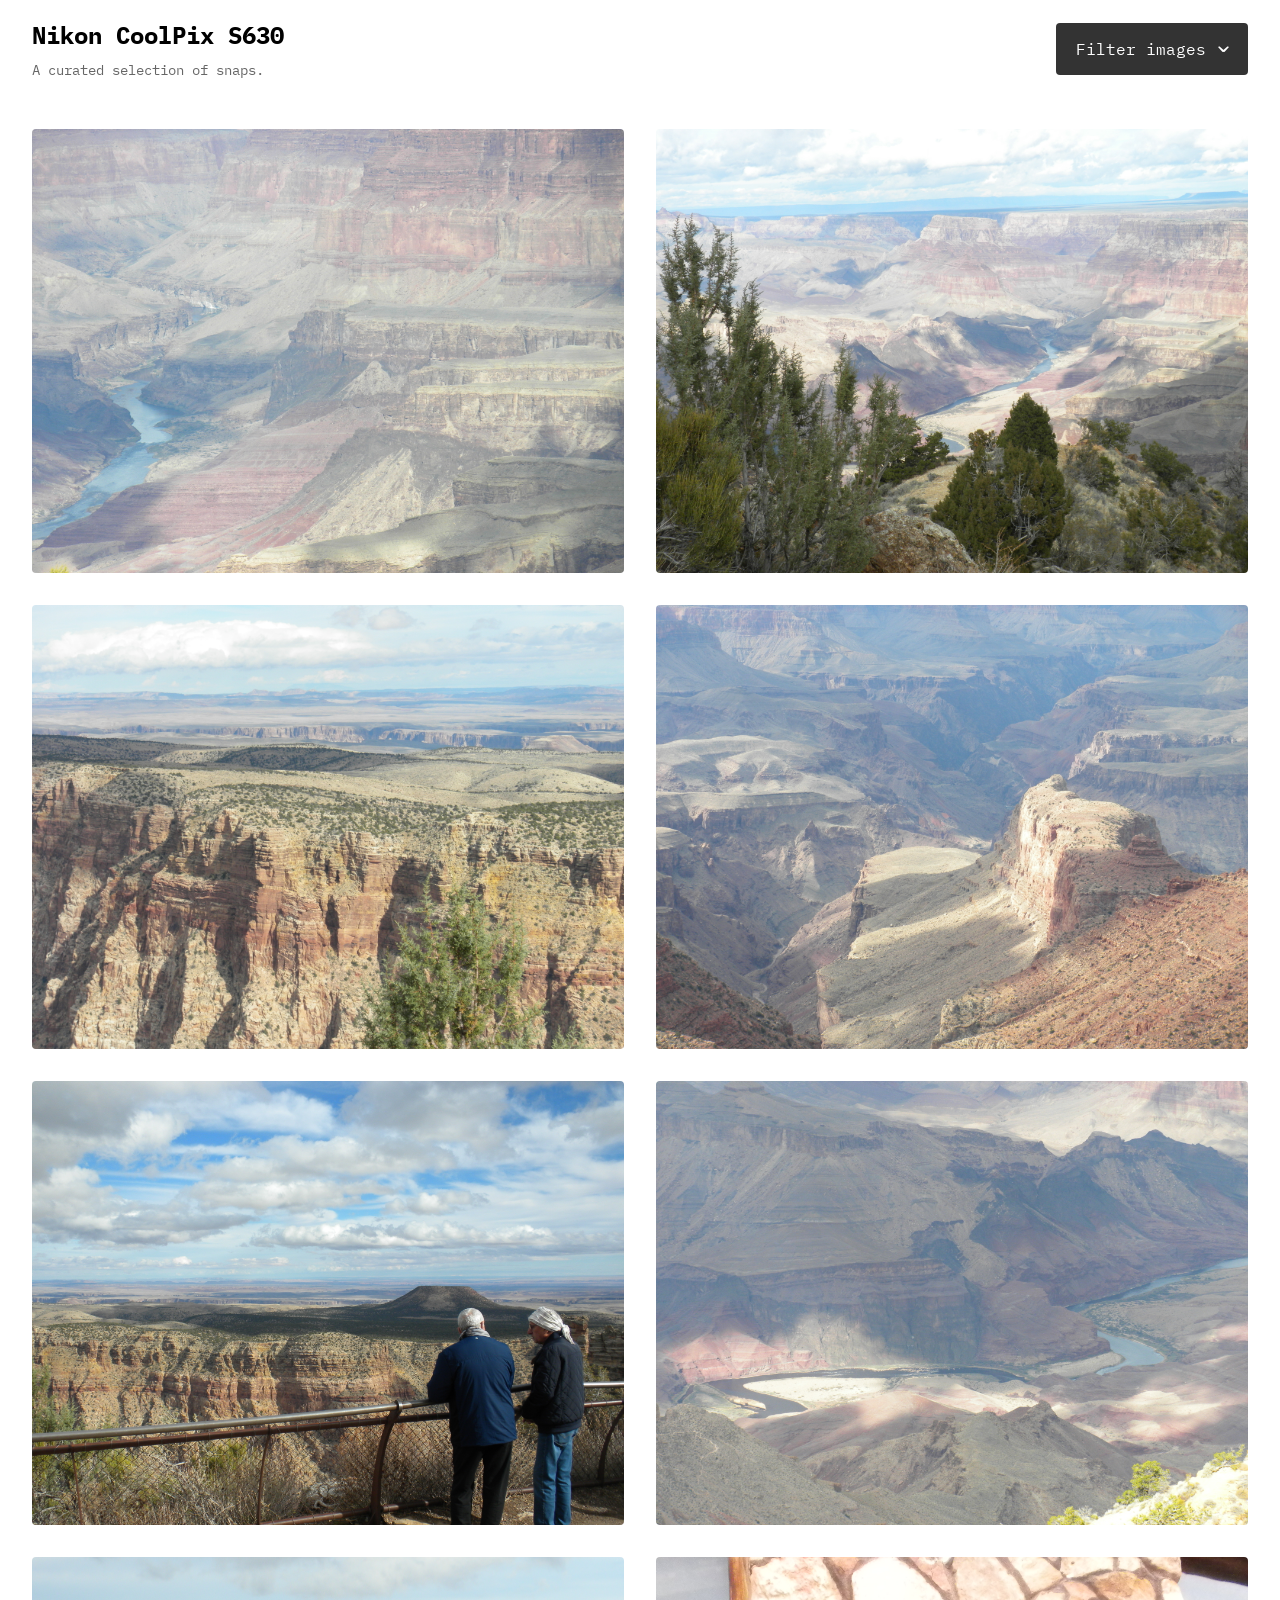
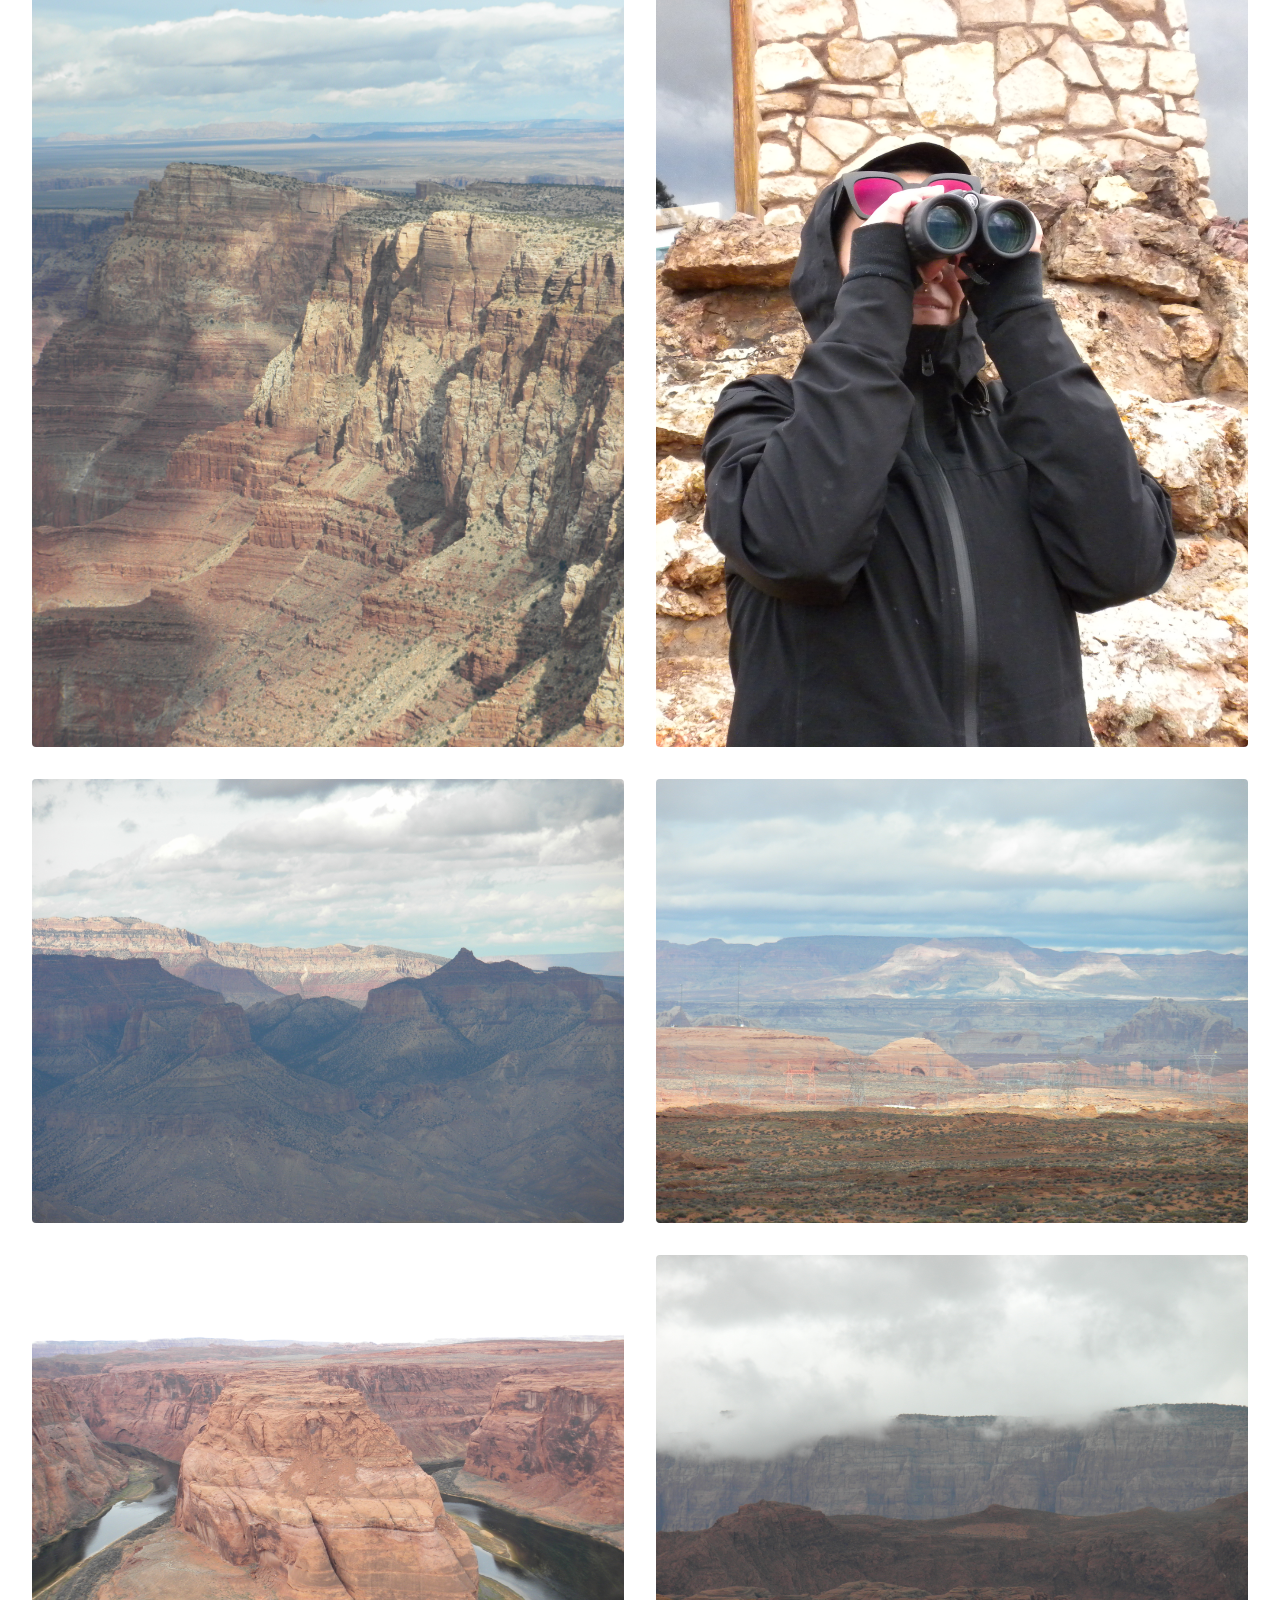
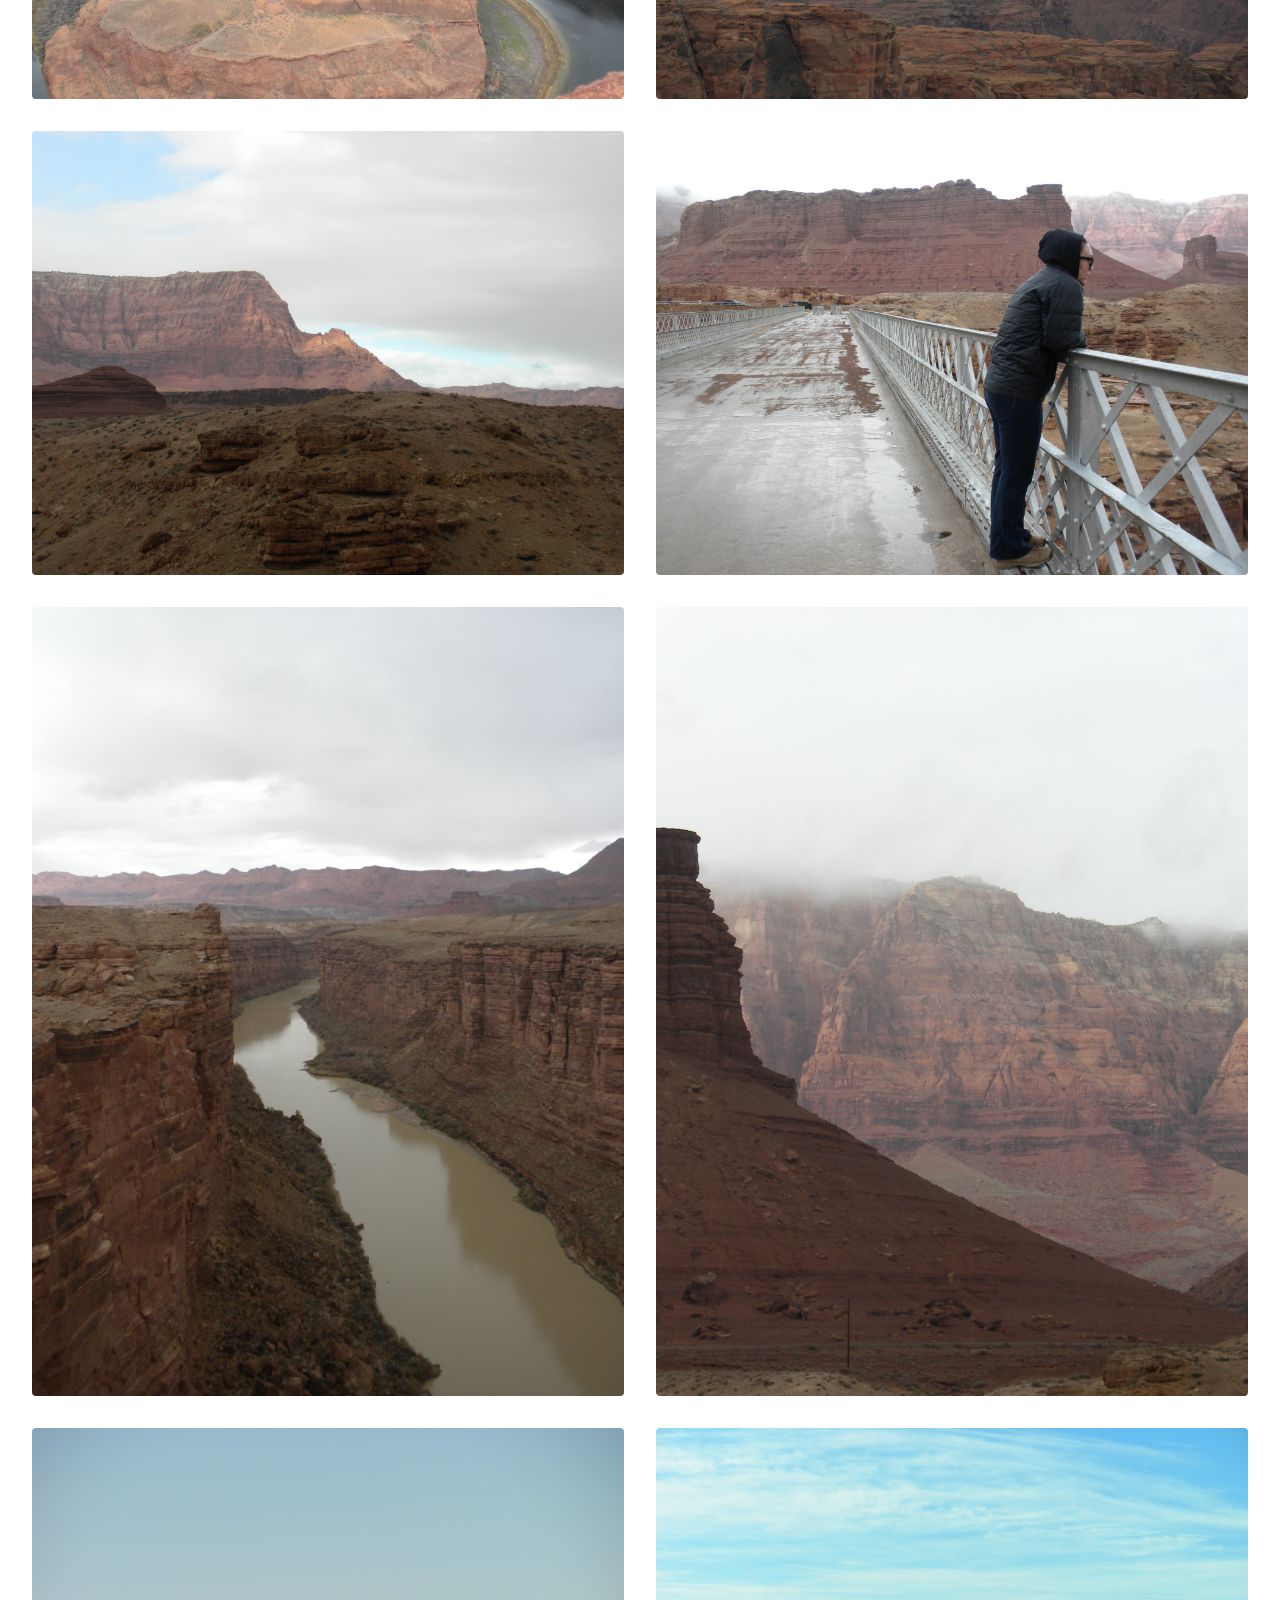
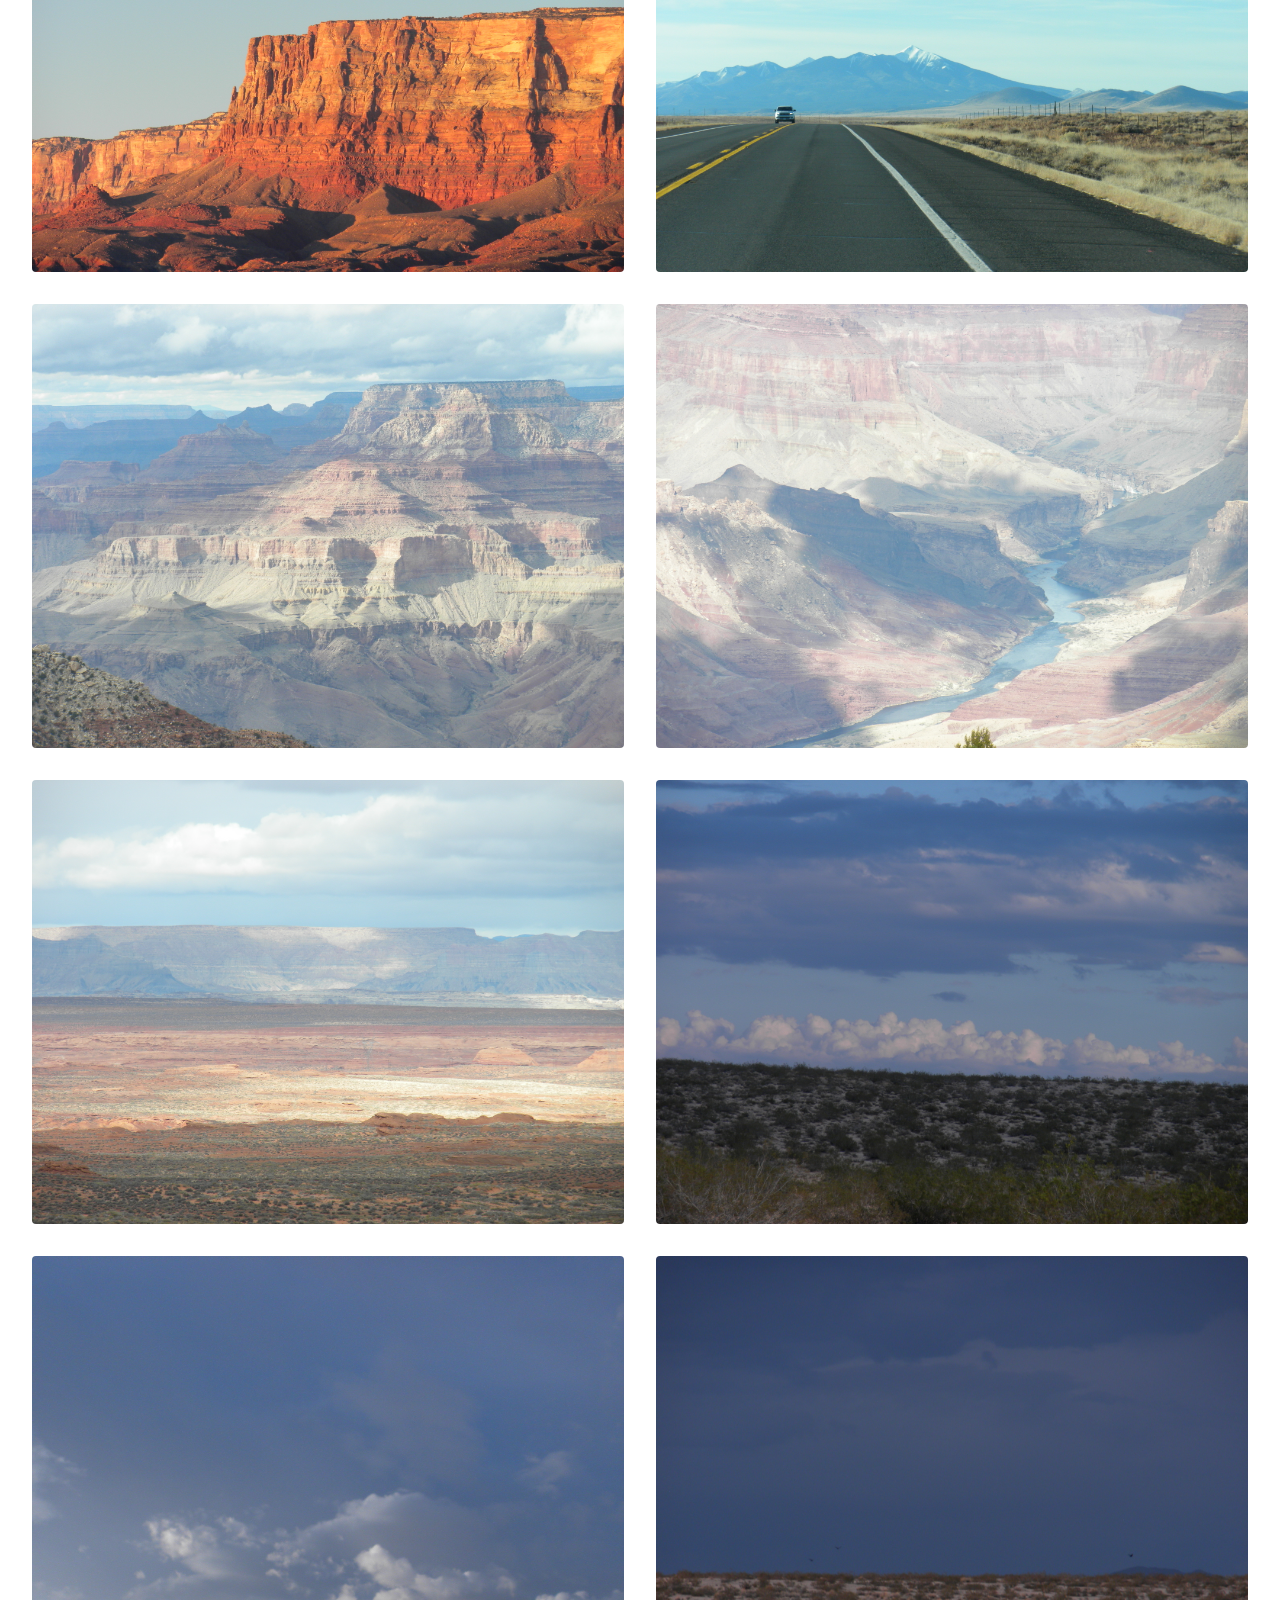
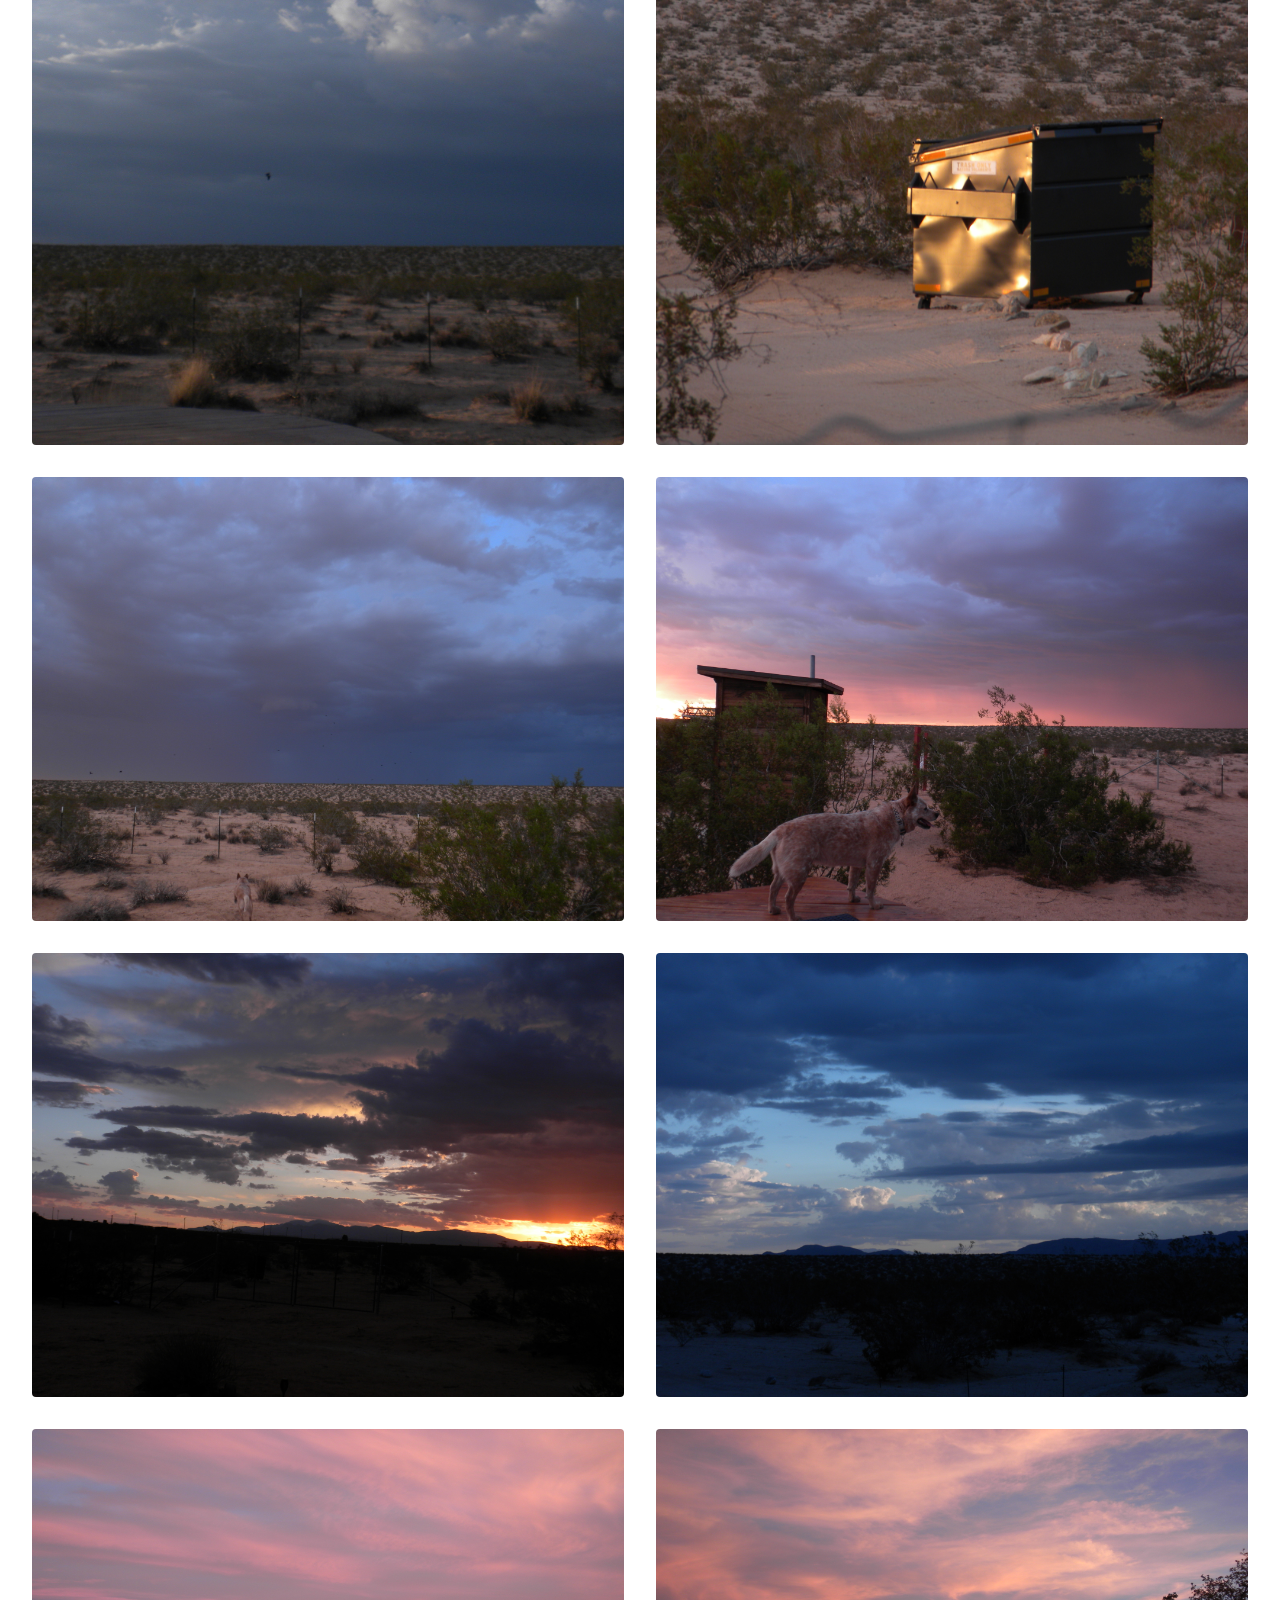
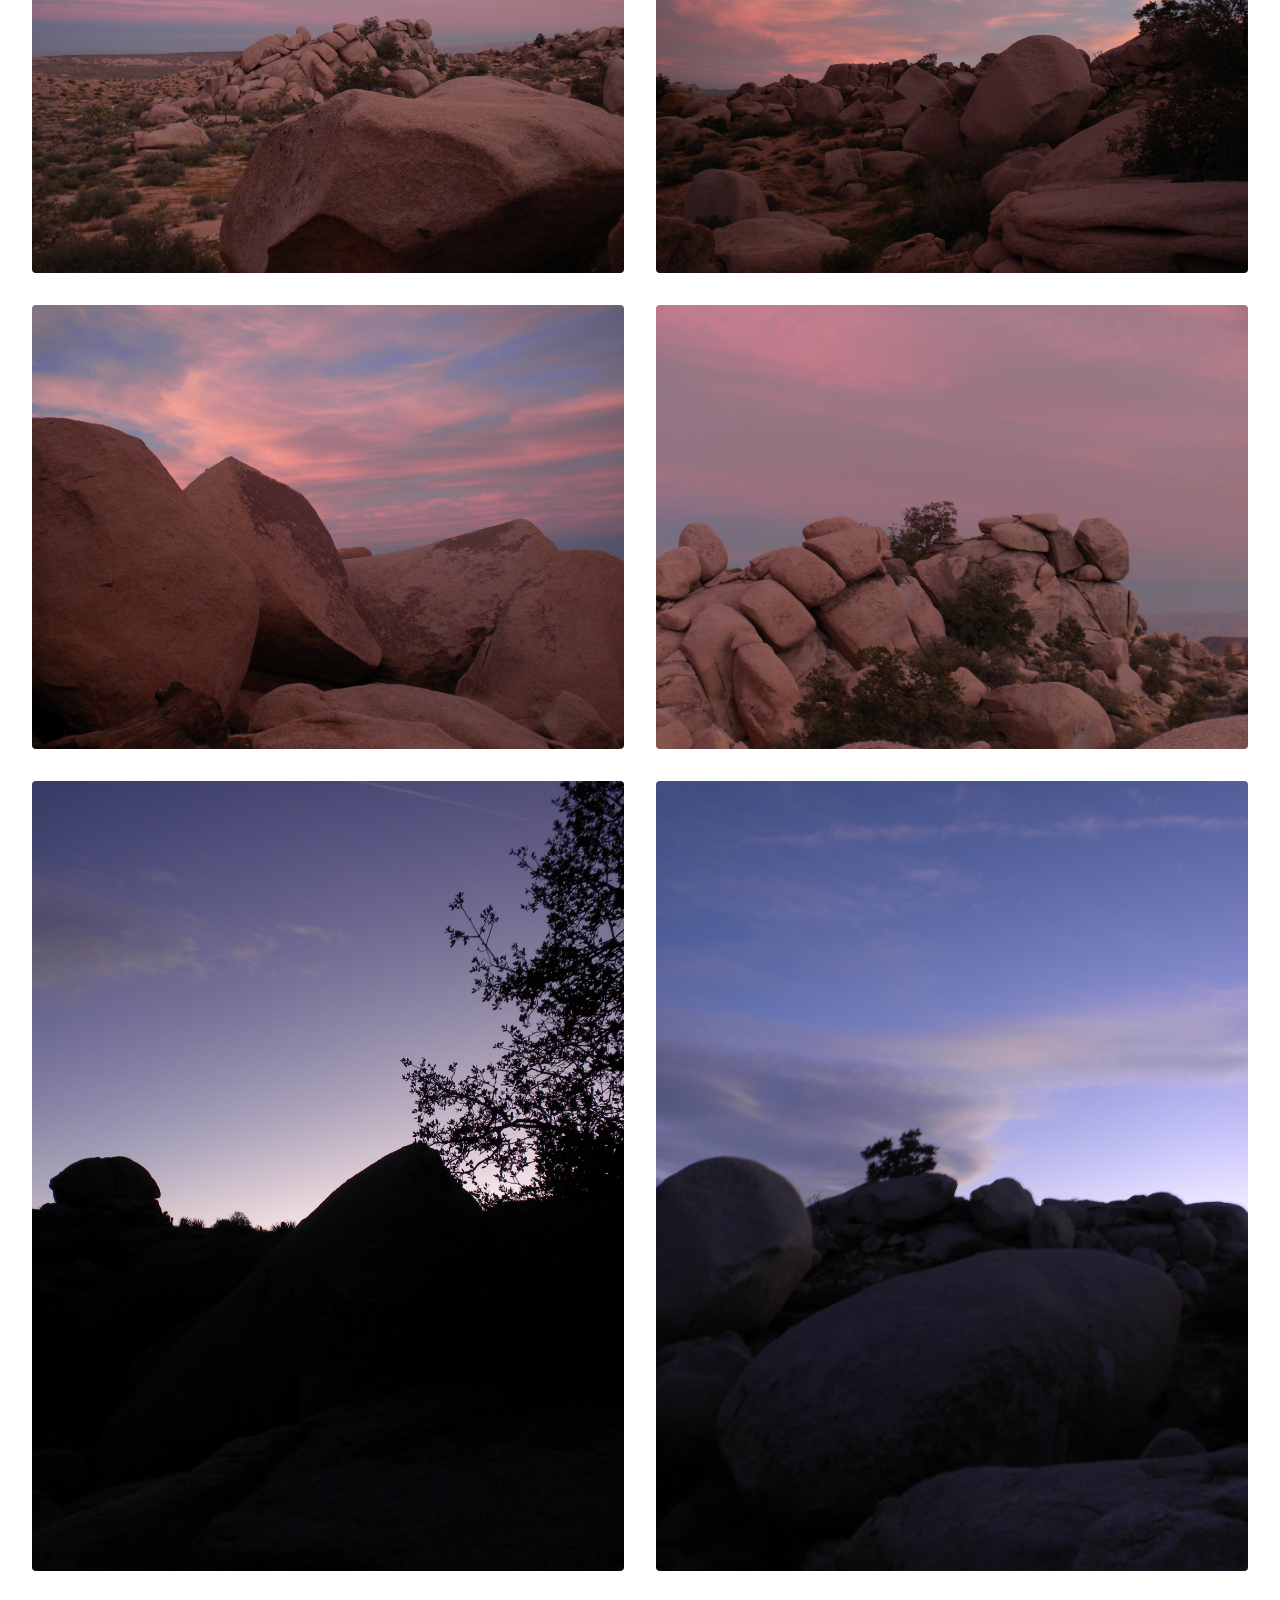
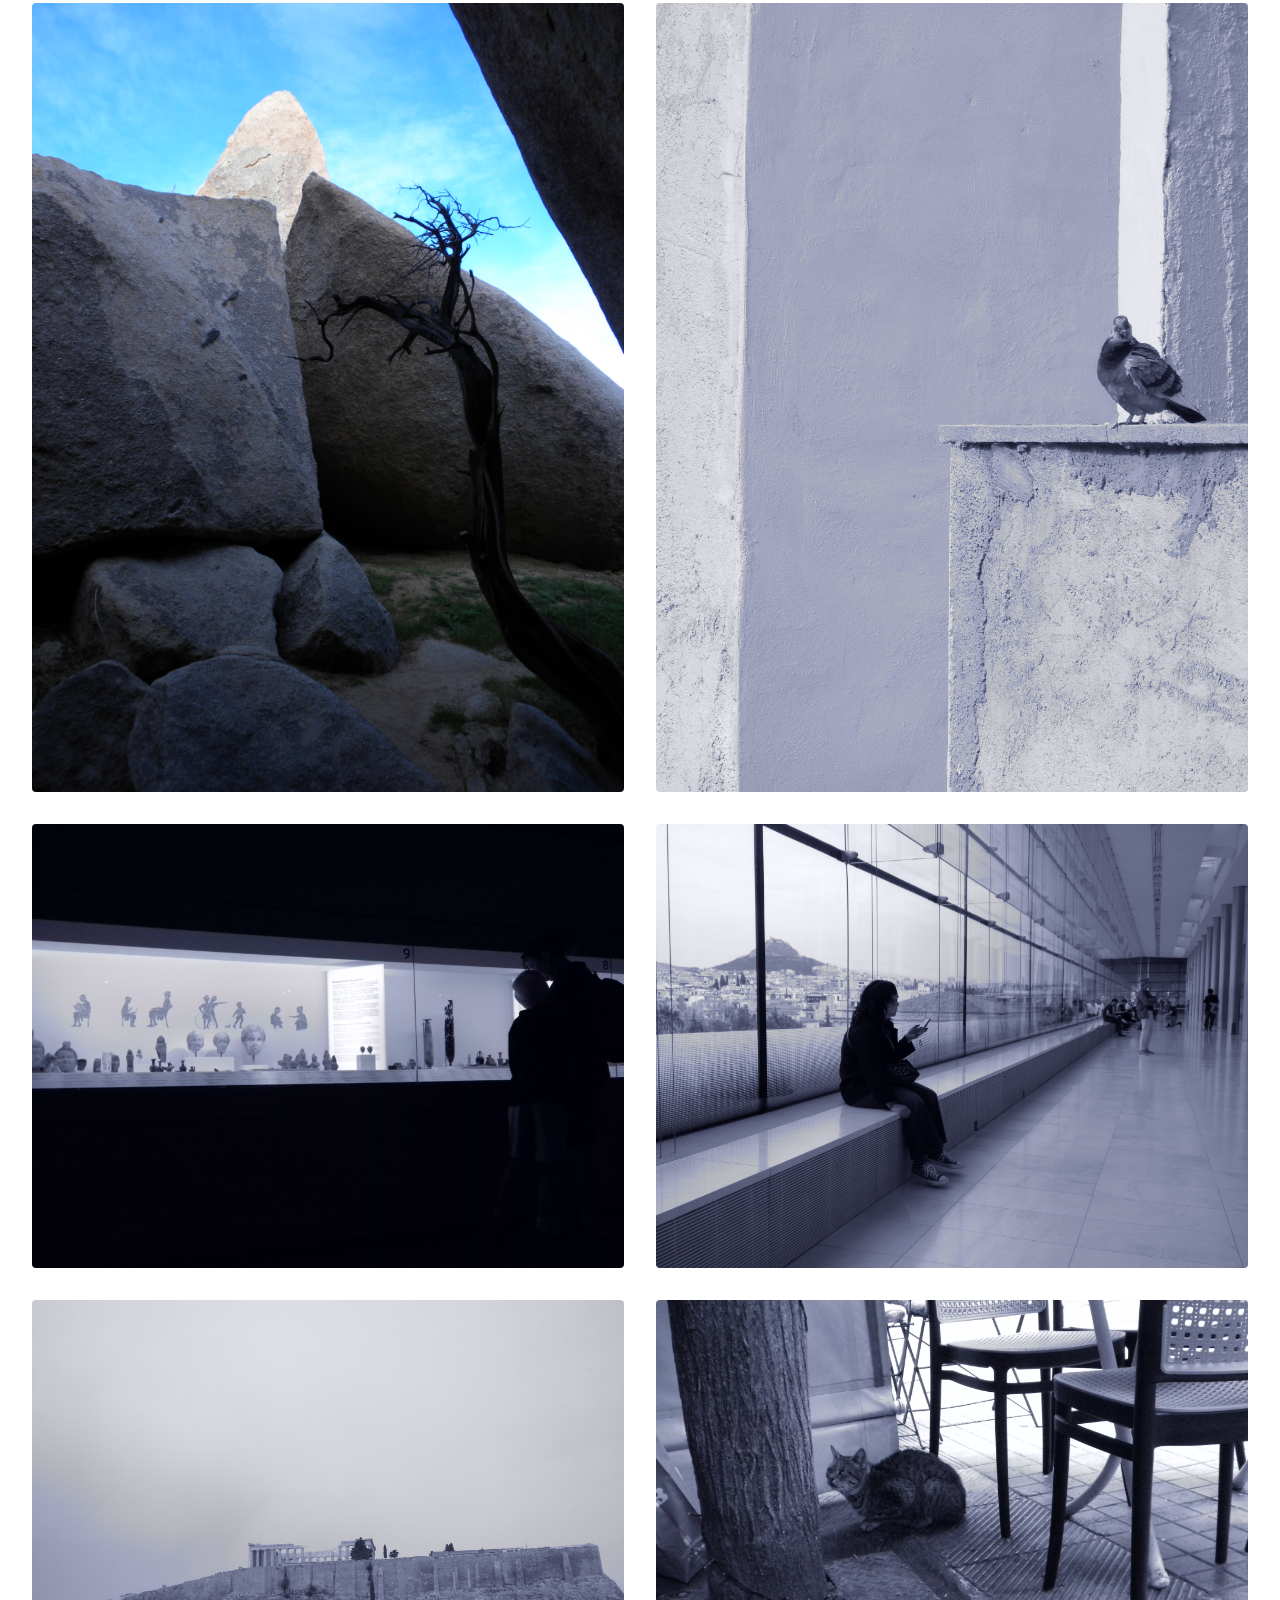
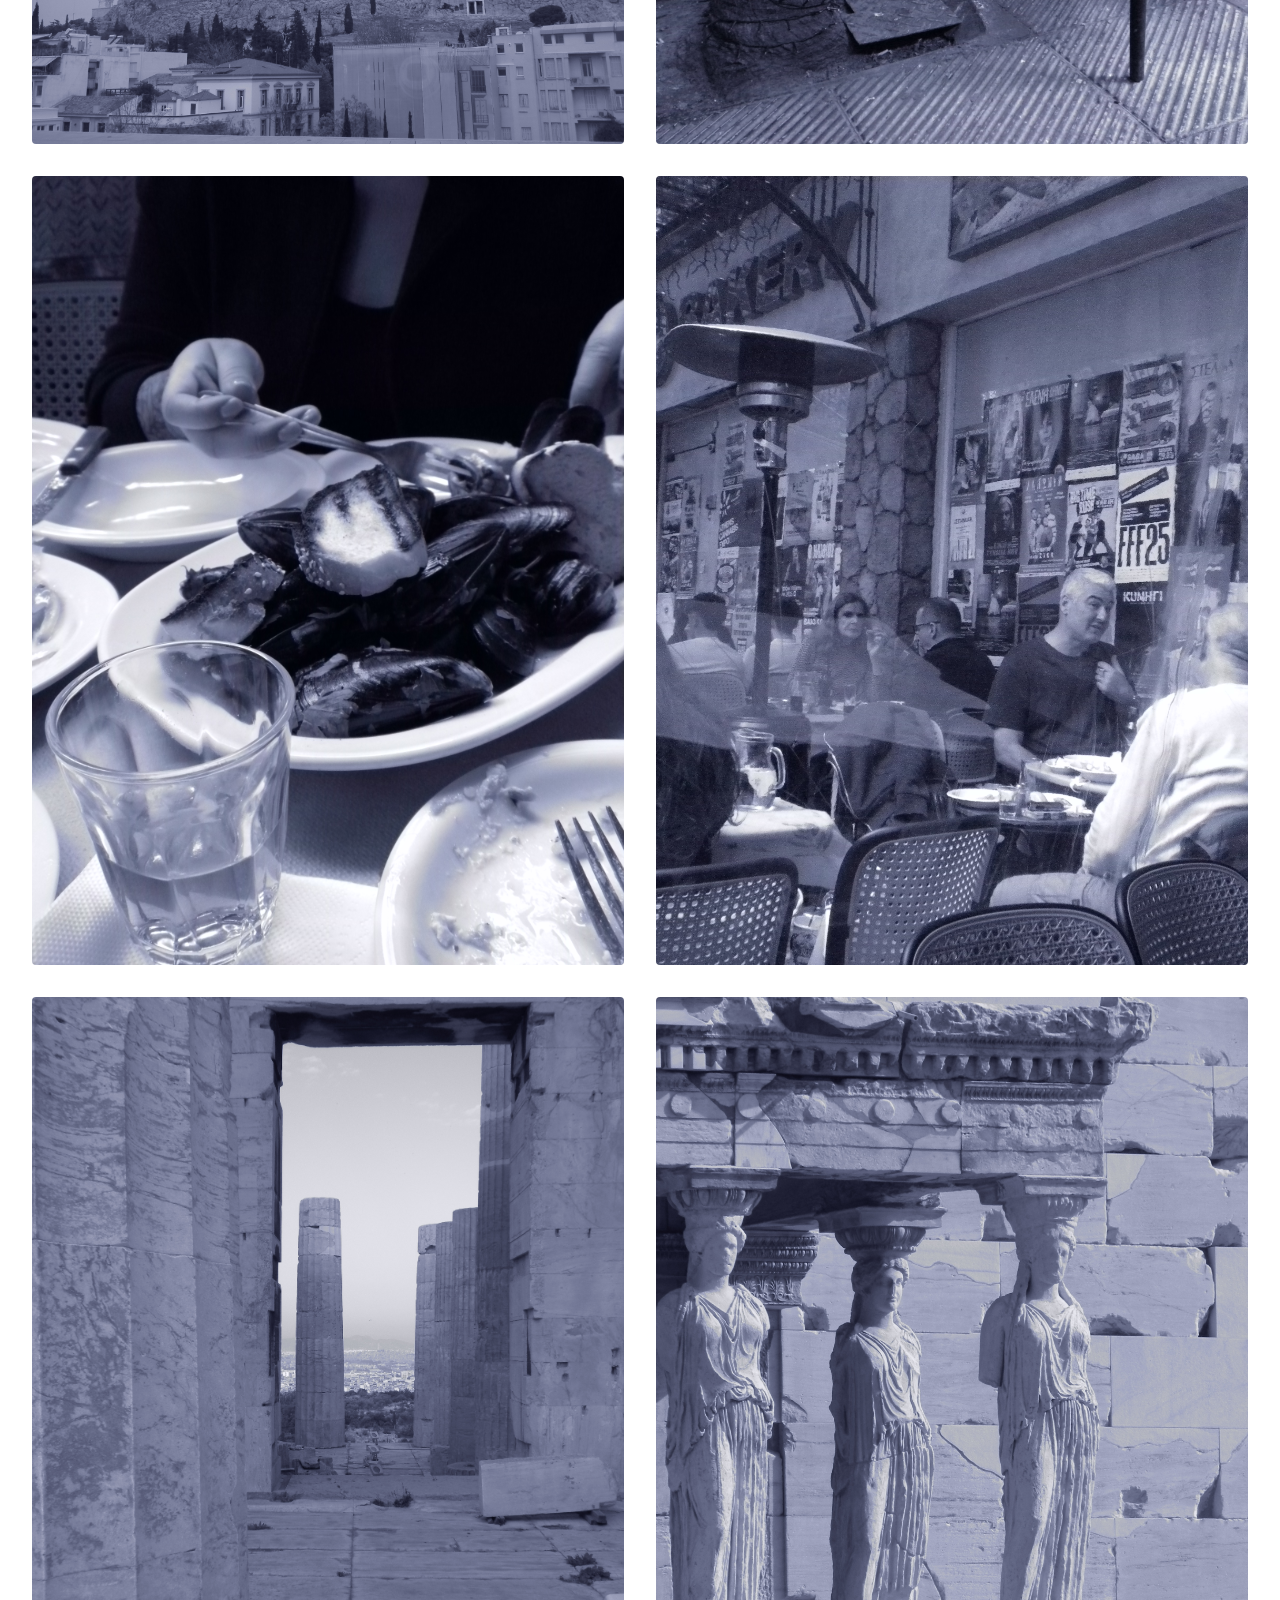
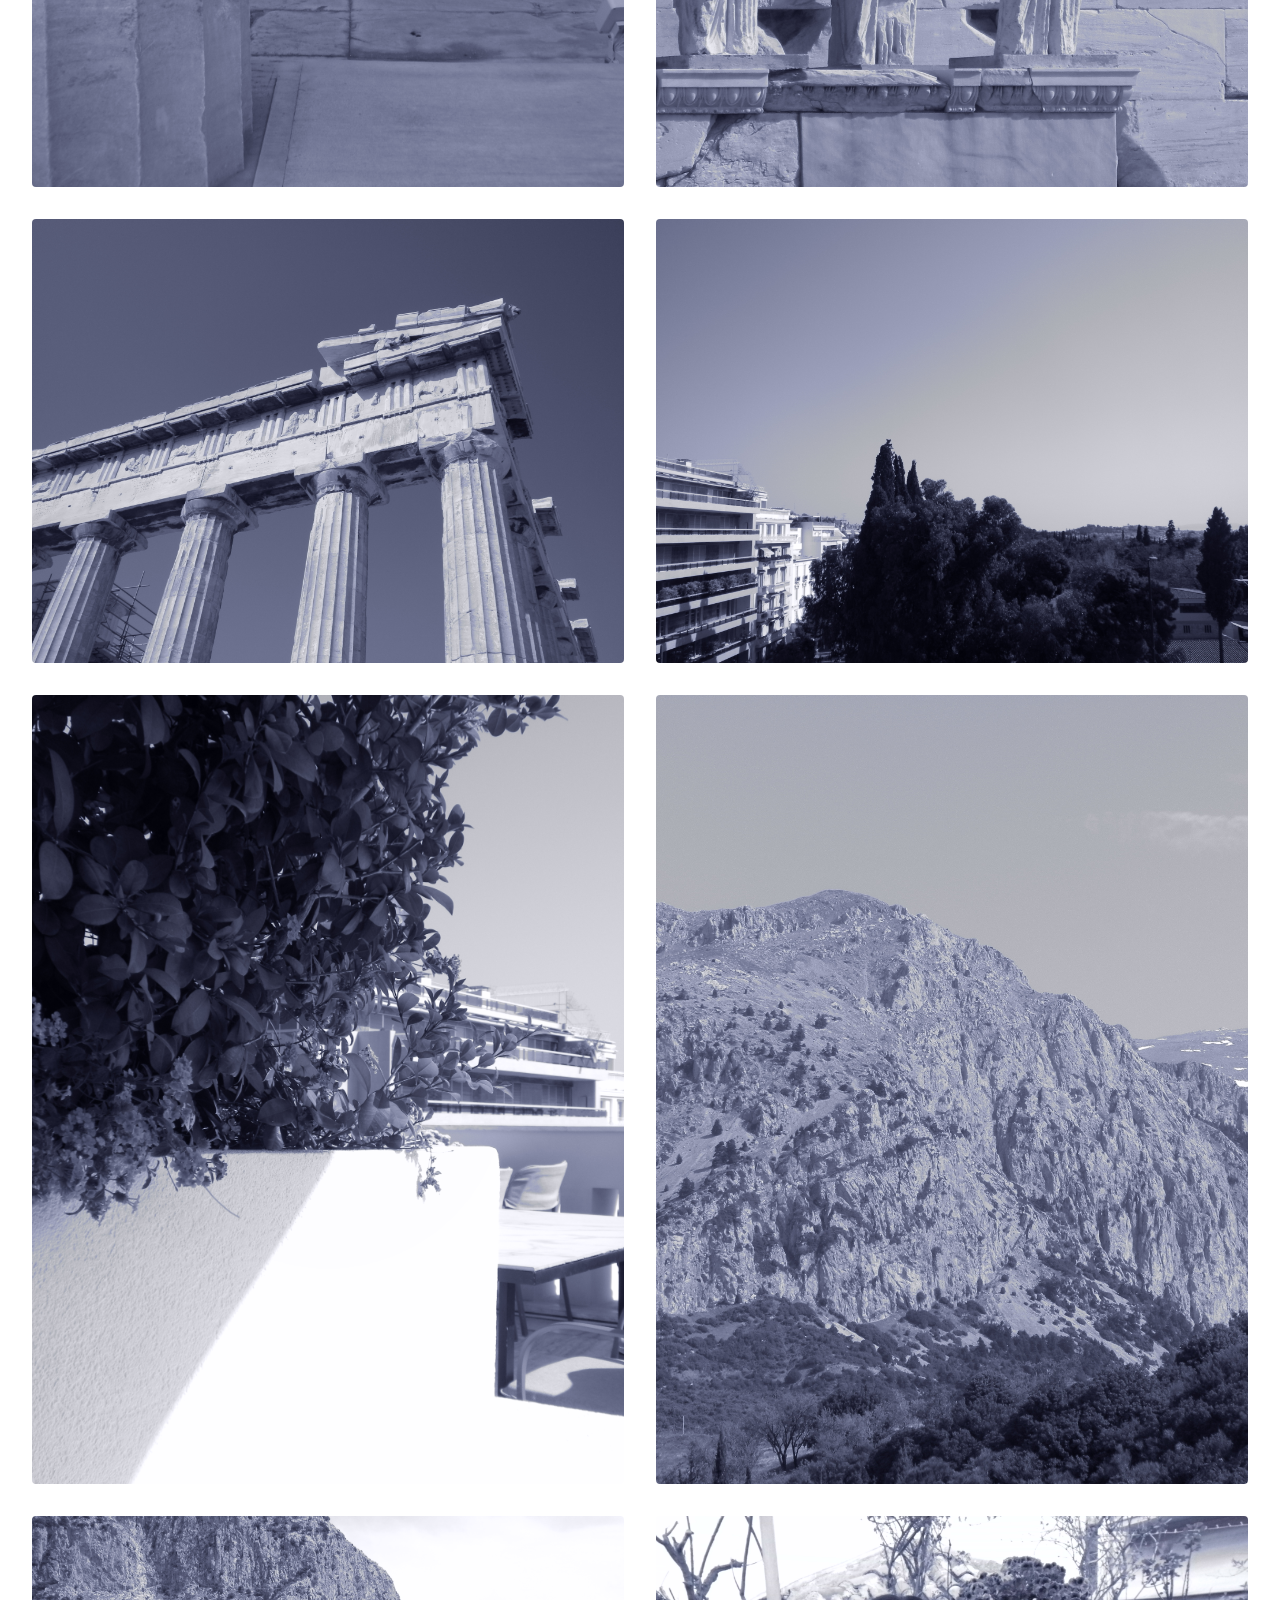
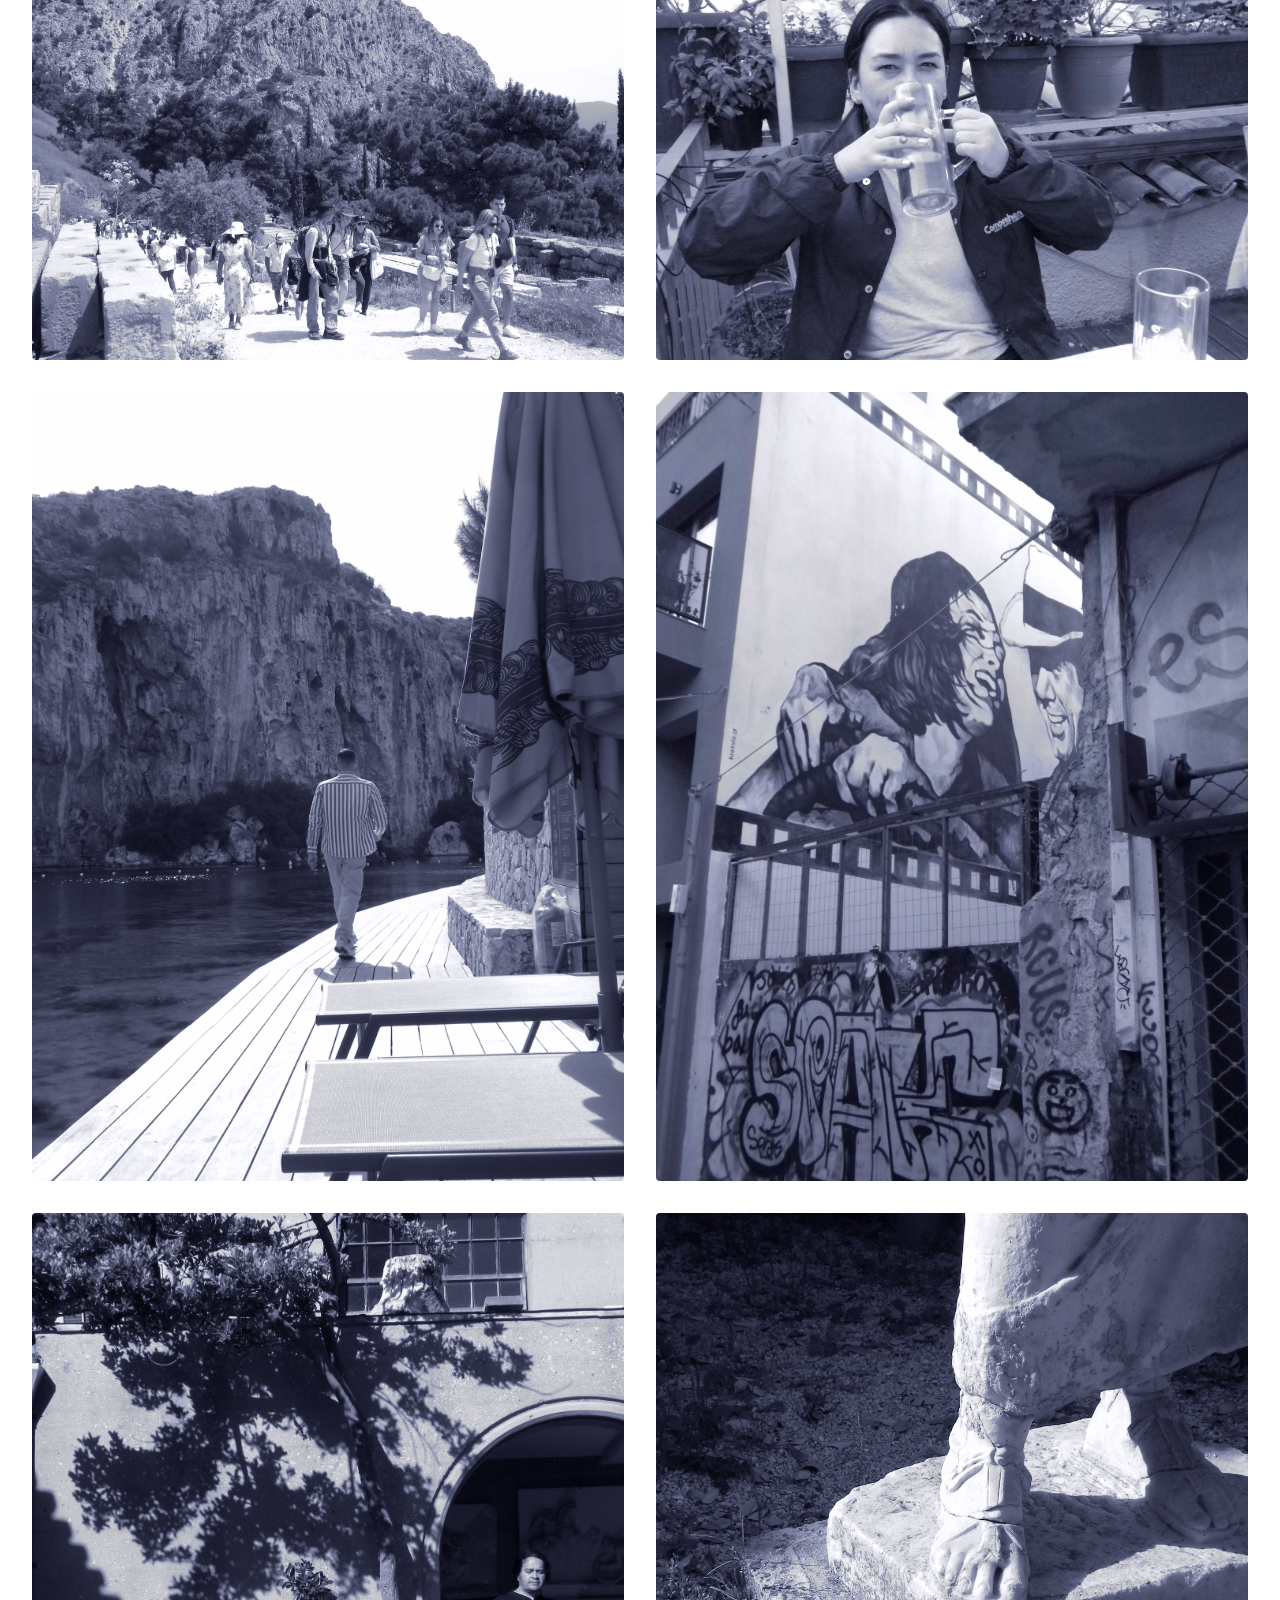
==== index.html @ 9a1262b9 "Initial commit: Nikon Coolpix S630 photo gallery" ====
<!DOCTYPE html>
<html lang="en">
<head>
    <meta charset="UTF-8">
    <meta name="viewport" content="width=device-width, initial-scale=1.0">
    <meta name="description" content="A simple HTML and CSS project">
    <title>Selections from the Nikon Coolpix S630 | Gallery</title>
    <link rel="preconnect" href="https://fonts.googleapis.com">
    <link rel="preconnect" href="https://fonts.gstatic.com" crossorigin>
    <link href="https://fonts.googleapis.com/css2?family=IBM+Plex+Mono:ital,wght@0,100;0,200;0,300;0,400;0,500;0,600;0,700;1,100;1,200;1,300;1,400;1,500;1,600;1,700&display=swap" rel="stylesheet">
    <link rel="stylesheet" href="styles.css">
</head>
<body>
    <header>
        <nav>
            <div class="title-group">
                <h1>Nikon CoolPix S630</h1>
                <p class="subtitle">A curated selection of snaps.</p>
            </div>
            <div class="dropdown">
                <button class="dropdown-btn">Filter images <span class="arrow">‹</span></button>
                <div class="dropdown-content">
                    <a href="#" data-filter="all">All</a>
                    <a href="#" data-filter="desert">Desert</a>
                    <a href="#" data-filter="grand-canyon">Grand Canyon</a>
                    <a href="#" data-filter="greece">Greece</a>
                    <a href="#" data-filter="misc-location">Misc Location</a>
                    <a href="#" data-filter="nature">Nature</a>
                    <a href="#" data-filter="seattle">Seattle</a>
                </div>
            </div>
        </nav>
    </header>

    <main>
        <div class="gallery">
            <div class="image-placeholder" data-category="grand-canyon" data-image="DSCN1364.JPG"></div>
            <div class="image-placeholder" data-category="grand-canyon" data-image="DSCN1366.JPG"></div>
            <div class="image-placeholder" data-category="grand-canyon" data-image="DSCN1374.JPG"></div>
            <div class="image-placeholder" data-category="grand-canyon" data-image="DSCN1370.JPG"></div>
            <div class="image-placeholder" data-category="grand-canyon" data-image="DSCN1373.JPG"></div>
            <div class="image-placeholder" data-category="grand-canyon" data-image="DSCN1376.JPG"></div>
            <div class="image-placeholder" data-category="grand-canyon" data-image="DSCN1378.JPG"></div>
            <div class="image-placeholder" data-category="grand-canyon" data-image="DSCN1384.JPG"></div>
            <div class="image-placeholder" data-category="grand-canyon" data-image="DSCN1392.JPG"></div>
            <div class="image-placeholder" data-category="grand-canyon" data-image="DSCN1393.JPG"></div>
            <div class="image-placeholder" data-category="grand-canyon" data-image="DSCN1398.JPG"></div>
            <div class="image-placeholder" data-category="grand-canyon" data-image="DSCN1400.JPG"></div>
            <div class="image-placeholder" data-category="grand-canyon" data-image="DSCN1403.JPG"></div>
            <div class="image-placeholder" data-category="grand-canyon" data-image="DSCN1407.JPG"></div>
            <div class="image-placeholder" data-category="grand-canyon" data-image="DSCN1408.JPG"></div>
            <div class="image-placeholder" data-category="grand-canyon" data-image="DSCN1409.JPG"></div>
            <div class="image-placeholder" data-category="grand-canyon" data-image="DSCN1411.JPG"></div>
            <div class="image-placeholder" data-category="grand-canyon" data-image="DSCN1415.JPG"></div>
            <div class="image-placeholder" data-category="grand-canyon" data-image="DSCN1455.JPG"></div>
            <div class="image-placeholder" data-category="grand-canyon" data-image="DSCN1456.JPG"></div>
            <div class="image-placeholder" data-category="grand-canyon" data-image="DSCN1457.JPG"></div>
            <div class="image-placeholder" data-category="desert" data-image="DSCN1311.JPG"></div>
            <div class="image-placeholder" data-category="desert" data-image="DSCN1321.JPG"></div>
            <div class="image-placeholder" data-category="desert" data-image="DSCN1331.JPG"></div>
            <div class="image-placeholder" data-category="desert" data-image="DSCN1336.JPG"></div>
            <div class="image-placeholder" data-category="desert" data-image="DSCN1340.JPG"></div>
            <div class="image-placeholder" data-category="desert" data-image="DSCN1341.JPG"></div>
            <div class="image-placeholder" data-category="desert" data-image="DSCN1343.JPG"></div>
            <div class="image-placeholder" data-category="desert" data-image="DSCN1349.JPG"></div>
            <div class="image-placeholder" data-category="desert" data-image="DSCN1350.JPG"></div>
            <div class="image-placeholder" data-category="desert" data-image="DSCN1351.JPG"></div>
            <div class="image-placeholder" data-category="desert" data-image="DSCN1352.JPG"></div>
            <div class="image-placeholder" data-category="desert" data-image="DSCN1357.JPG"></div>
            <div class="image-placeholder" data-category="desert" data-image="DSCN1358.JPG"></div>
            <div class="image-placeholder" data-category="desert" data-image="DSCN1362.JPG"></div>
            <div class="image-placeholder" data-category="greece" data-image="DSCN1170.JPG"></div>
            <div class="image-placeholder" data-category="greece" data-image="DSCN1176.JPG"></div>
            <div class="image-placeholder" data-category="greece" data-image="DSCN1183.JPG"></div>
            <div class="image-placeholder" data-category="greece" data-image="DSCN1186.JPG"></div>
            <div class="image-placeholder" data-category="greece" data-image="DSCN1189.JPG"></div>
            <div class="image-placeholder" data-category="greece" data-image="DSCN1190.JPG"></div>
            <div class="image-placeholder" data-category="greece" data-image="DSCN1191.JPG"></div>
            <div class="image-placeholder" data-category="greece" data-image="DSCN1196.JPG"></div>
            <div class="image-placeholder" data-category="greece" data-image="DSCN1199.JPG"></div>
            <div class="image-placeholder" data-category="greece" data-image="DSCN1200.JPG"></div>
            <div class="image-placeholder" data-category="greece" data-image="DSCN1204.JPG"></div>
            <div class="image-placeholder" data-category="greece" data-image="DSCN1206.JPG"></div>
            <div class="image-placeholder" data-category="greece" data-image="DSCN1209.JPG"></div>
            <div class="image-placeholder" data-category="greece" data-image="DSCN1215.JPG"></div>
            <div class="image-placeholder" data-category="greece" data-image="DSCN1222.JPG"></div>
            <div class="image-placeholder" data-category="greece" data-image="DSCN1225.JPG"></div>
            <div class="image-placeholder" data-category="greece" data-image="DSCN1241.JPG"></div>
            <div class="image-placeholder" data-category="greece" data-image="DSCN1246.JPG"></div>
            <div class="image-placeholder" data-category="greece" data-image="DSCN1249.JPG"></div>
            <div class="image-placeholder" data-category="greece" data-image="DSCN1250.JPG"></div>
            <div class="image-placeholder" data-category="greece" data-image="DSCN1252.JPG"></div>
            <div class="image-placeholder" data-category="greece" data-image="DSCN1260.JPG"></div>
            <div class="image-placeholder" data-category="greece" data-image="DSCN1262.JPG"></div>
            <div class="image-placeholder" data-category="greece" data-image="DSCN1267.JPG"></div>
            <div class="image-placeholder" data-category="greece" data-image="DSCN1271.JPG"></div>
            <div class="image-placeholder" data-category="greece" data-image="DSCN1284.JPG"></div>
            <div class="image-placeholder" data-category="greece" data-image="DSCN1286.JPG"></div>
            <div class="image-placeholder" data-category="greece" data-image="DSCN1292.JPG"></div>
            <div class="image-placeholder" data-category="greece" data-image="RSCN1239.JPG"></div>
            <div class="image-placeholder" data-category="seattle" data-image="DSCN1092.JPG"></div>
            <div class="image-placeholder" data-category="seattle" data-image="DSCN1097.JPG"></div>
            <div class="image-placeholder" data-category="seattle" data-image="DSCN1102.JPG"></div>
            <div class="image-placeholder" data-category="seattle" data-image="DSCN1115.JPG"></div>
            <div class="image-placeholder" data-category="seattle" data-image="DSCN1132.JPG"></div>
            <div class="image-placeholder" data-category="seattle" data-image="DSCN1133.JPG"></div>
            <div class="image-placeholder" data-category="seattle" data-image="DSCN1134.JPG"></div>
            <div class="image-placeholder" data-category="seattle" data-image="DSCN1142.JPG"></div>
            <div class="image-placeholder" data-category="nature" data-image="DSCN1143.JPG"></div>
            <div class="image-placeholder" data-category="nature" data-image="DSCN1146.JPG"></div>
            <div class="image-placeholder" data-category="nature" data-image="DSCN1150.JPG"></div>
            <div class="image-placeholder" data-category="nature" data-image="DSCN1151.JPG"></div>
            <div class="image-placeholder" data-category="nature" data-image="DSCN1154.JPG"></div>
            <div class="image-placeholder" data-category="nature" data-image="DSCN1155.JPG"></div>
            <div class="image-placeholder" data-category="nature" data-image="DSCN1156.JPG"></div>
            <div class="image-placeholder" data-category="nature" data-image="DSCN1160.JPG"></div>
            <div class="image-placeholder" data-category="misc-location" data-image="DSCN1085.JPG"></div>
        </div>
    </main>
    <script src="script.js"></script>
</body>
</html>
---- styles.css ----
/* Reset default styles */
* {
    margin: 0;
    padding: 0;
    box-sizing: border-box;
}

/* Body styles */
body {
    font-family: "IBM Plex Mono", monospace;
    line-height: 1.6;
    color: #333;
    background-color: #fff;
}

/* Header styles */
header {
    background-color: #ffffff;
    color: #000000;
    padding: 1rem 0;
}

nav {
    max-width: 1720px;
    margin: 0 auto;
    padding: 0 2rem;
    display: flex;
    justify-content: space-between;
    align-items: center;
}

nav h1 {
    font-size: 1.5rem;
    margin-bottom: 0.25rem;
}

.title-group {
    display: flex;
    flex-direction: column;
}

.subtitle {
    font-size: 0.9rem;
    color: #666;
    margin: 0;
}

/* Dropdown styles */
.dropdown {
    position: relative;
    display: inline-block;
}

.dropdown-btn {
    background-color: #333;
    color: white;
    padding: 10px 20px;
    font-size: 16px;
    font-family: "IBM Plex Mono", monospace;
    border: none;
    cursor: pointer;
    border-radius: 4px;
    display: flex;
    align-items: center;
    gap: 8px;
}

.dropdown-btn:hover {
    background-color: #555;
}

.arrow {
    font-size: 24px;
    transform: rotate(270deg);
    display: inline-block;
}

.dropdown-content {
    display: none;
    position: absolute;
    right: 0;
    background-color: #f9f9f9;
    min-width: 160px;
    box-shadow: 0px 8px 16px 0px rgba(0,0,0,0.2);
    z-index: 1;
    border-radius: 4px;
    overflow: hidden;
}

.dropdown-content a {
    color: black;
    padding: 12px 16px;
    text-decoration: none;
    display: block;
    transition: background-color 0.3s ease;
}

.dropdown-content a:hover {
    background-color: #f1f1f1;
}

.dropdown.active .dropdown-content {
    display: block;
}

nav ul {
    list-style: none;
    display: flex;
    gap: 1.5rem;
}

nav a {
    color: #000000;
    text-decoration: none;
    transition: color 0.3s ease;
}

nav a:hover {
    color: #833b5c;
}

/* Main content styles */
main {
    max-width: 1720px;
    margin: 2rem auto;
    padding: 0 2rem;
}

/* Gallery styles */
.gallery {
    display: grid;
    grid-template-columns: repeat(2, 1fr);
    gap: 2rem;
}

.image-placeholder {
    width: 100%;
    background-color: #e0e0e0;
    transition: opacity 0.3s ease, transform 0.2s ease;
    cursor: pointer;
    border-radius: 4px;
    position: relative;
    overflow: hidden;
}

.image-placeholder:hover {
    transform: scale(1.02);
}

.image-placeholder.hidden {
    display: none;
}

/* Enlarged view styles */
.enlarged-view {
    width: 100%;
    display: flex;
    flex-direction: column;
    gap: 48px;
}

.back-button {
    background-color: #333;
    color: white;
    padding: 10px 20px;
    font-size: 16px;
    font-family: "IBM Plex Mono", monospace;
    border: none;
    cursor: pointer;
    border-radius: 4px;
    align-self: flex-start;
    transition: background-color 0.3s ease;
}

.back-button:hover {
    background-color: #555;
}

.enlarged-image-wrapper {
    width: 100%;
    display: flex;
    align-items: center;
    justify-content: center;
    gap: 0.5rem;
}

.enlarged-image-container {
    flex: 1;
    display: flex;
    justify-content: center;
    align-items: center;
}

.enlarged-image {
    max-width: 1600px;
    max-height: 85vh;
    width: auto;
    height: auto;
    border-radius: 4px;
    margin-bottom: 48px;
    transition: opacity 0.2s ease-in-out;
}

.nav-button {
    background-color: #333;
    color: white;
    padding: 11px 16px;
    font-size: 32px;
    border: none;
    cursor: pointer;
    border-radius: 4px;
    transition: background-color 0.3s ease;
    flex-shrink: 0;
    line-height: 1;
}

.nav-button:hover:not(:disabled) {
    background-color: #555;
}

.nav-button:disabled {
    background-color: #ccc;
    cursor: not-allowed;
    opacity: 0.5;
}

/* Responsive design */
@media (max-width: 768px) {
    nav {
        flex-direction: column;
        gap: 1rem;
    }
    
    nav ul {
        flex-direction: column;
        align-items: center;
        gap: 0.5rem;
    }

    .gallery {
        grid-template-columns: 1fr;
    }
}
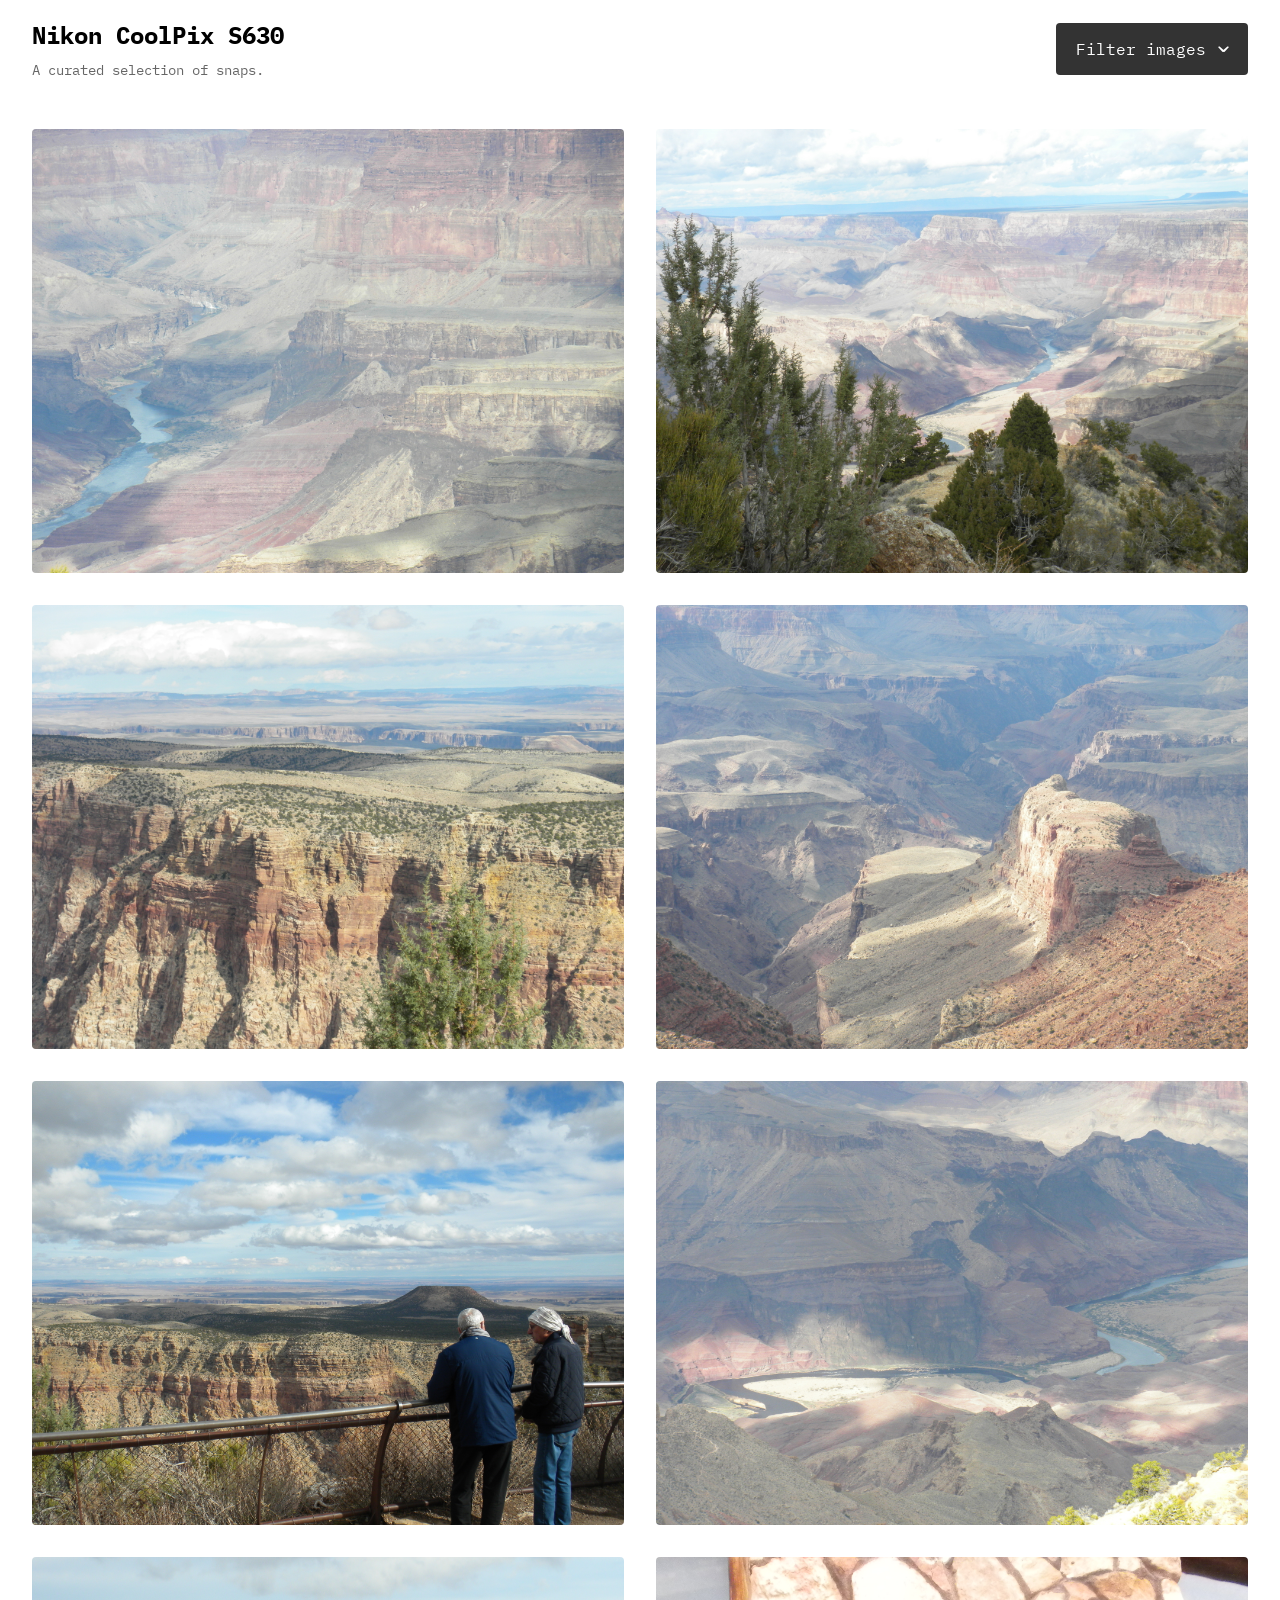
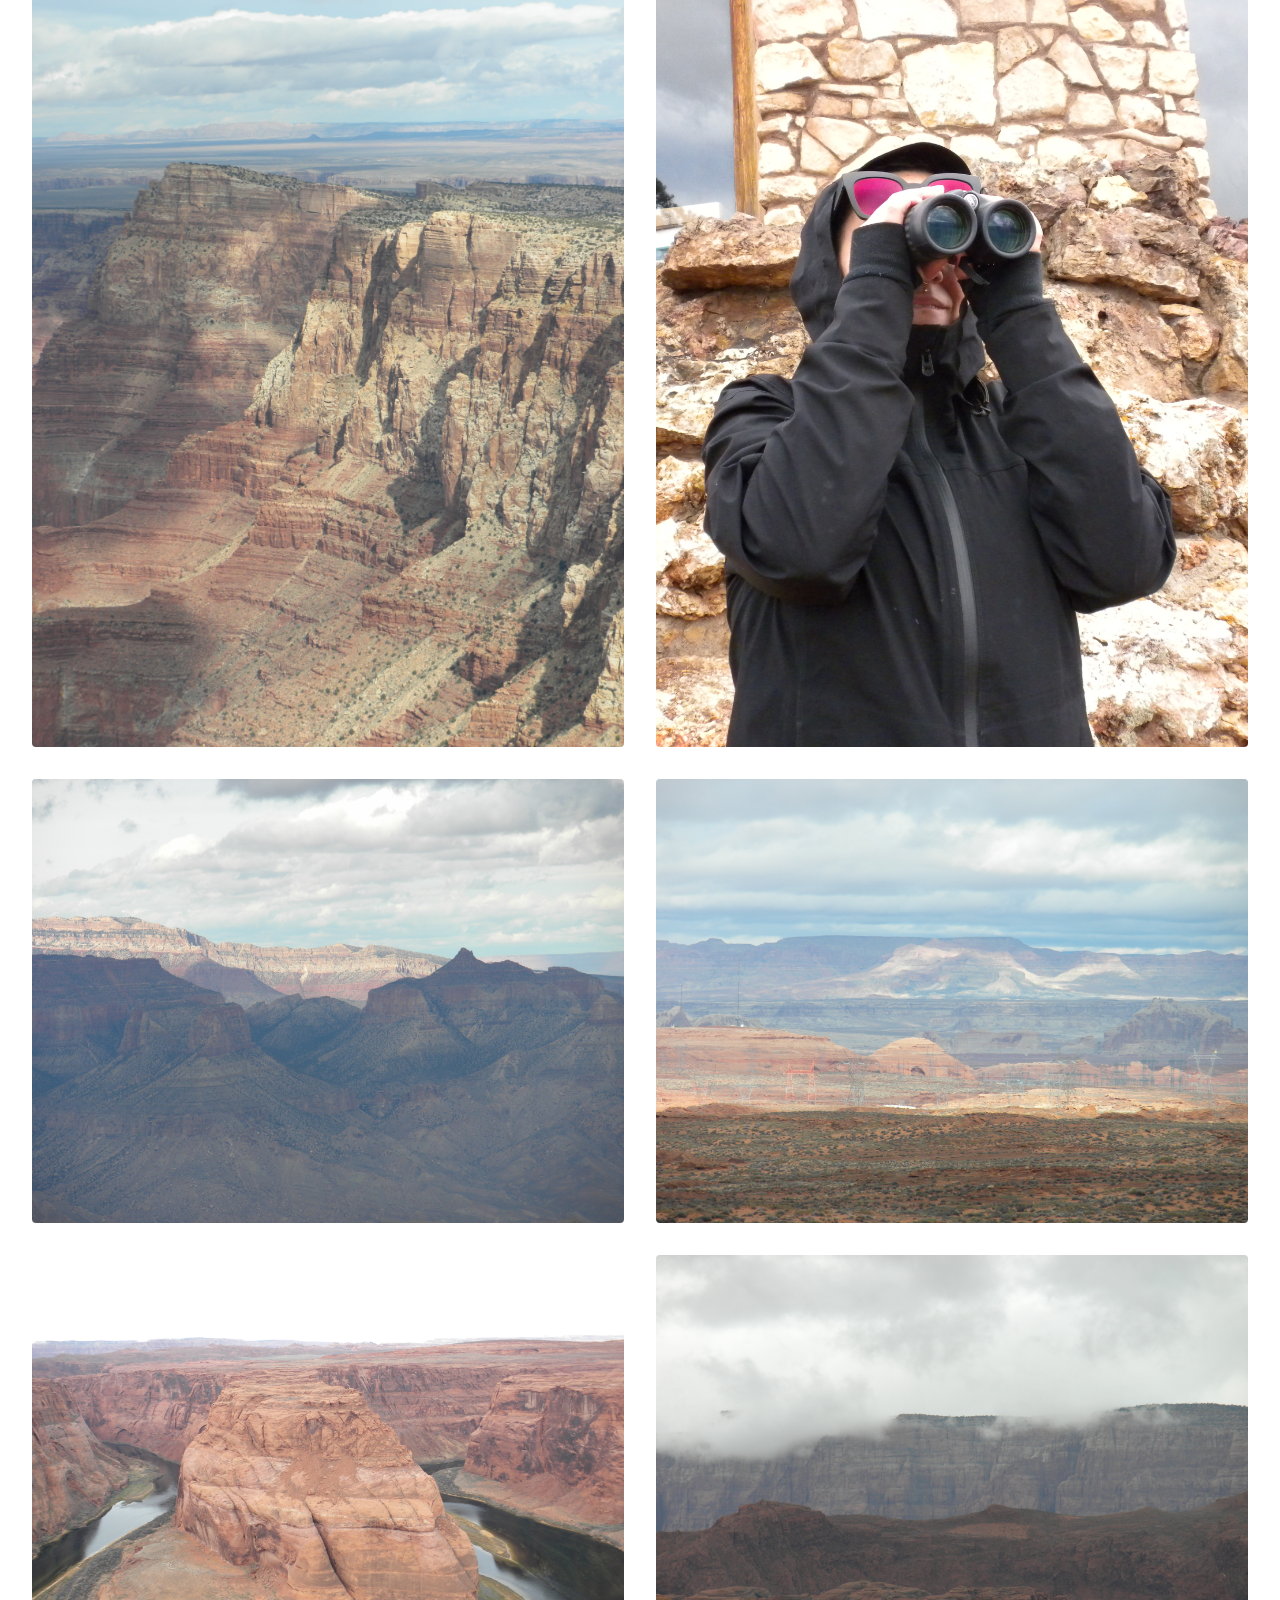
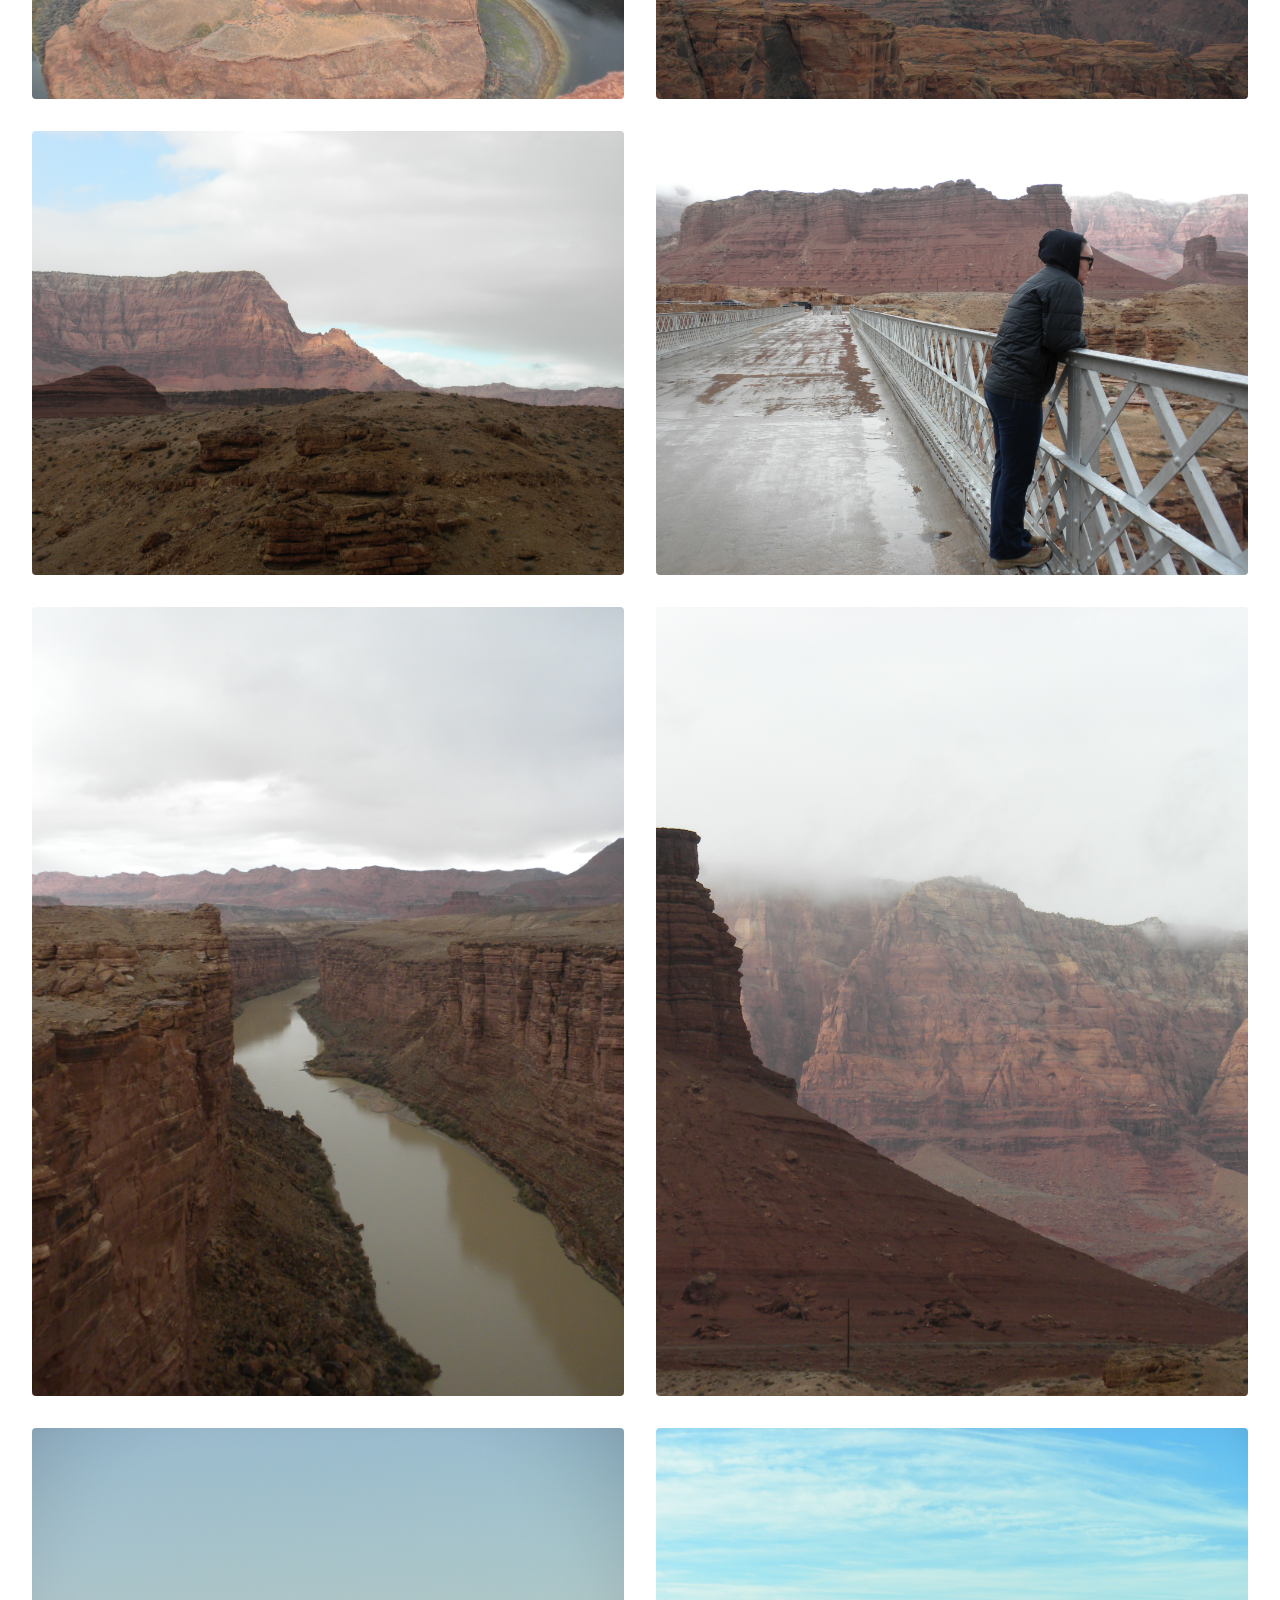
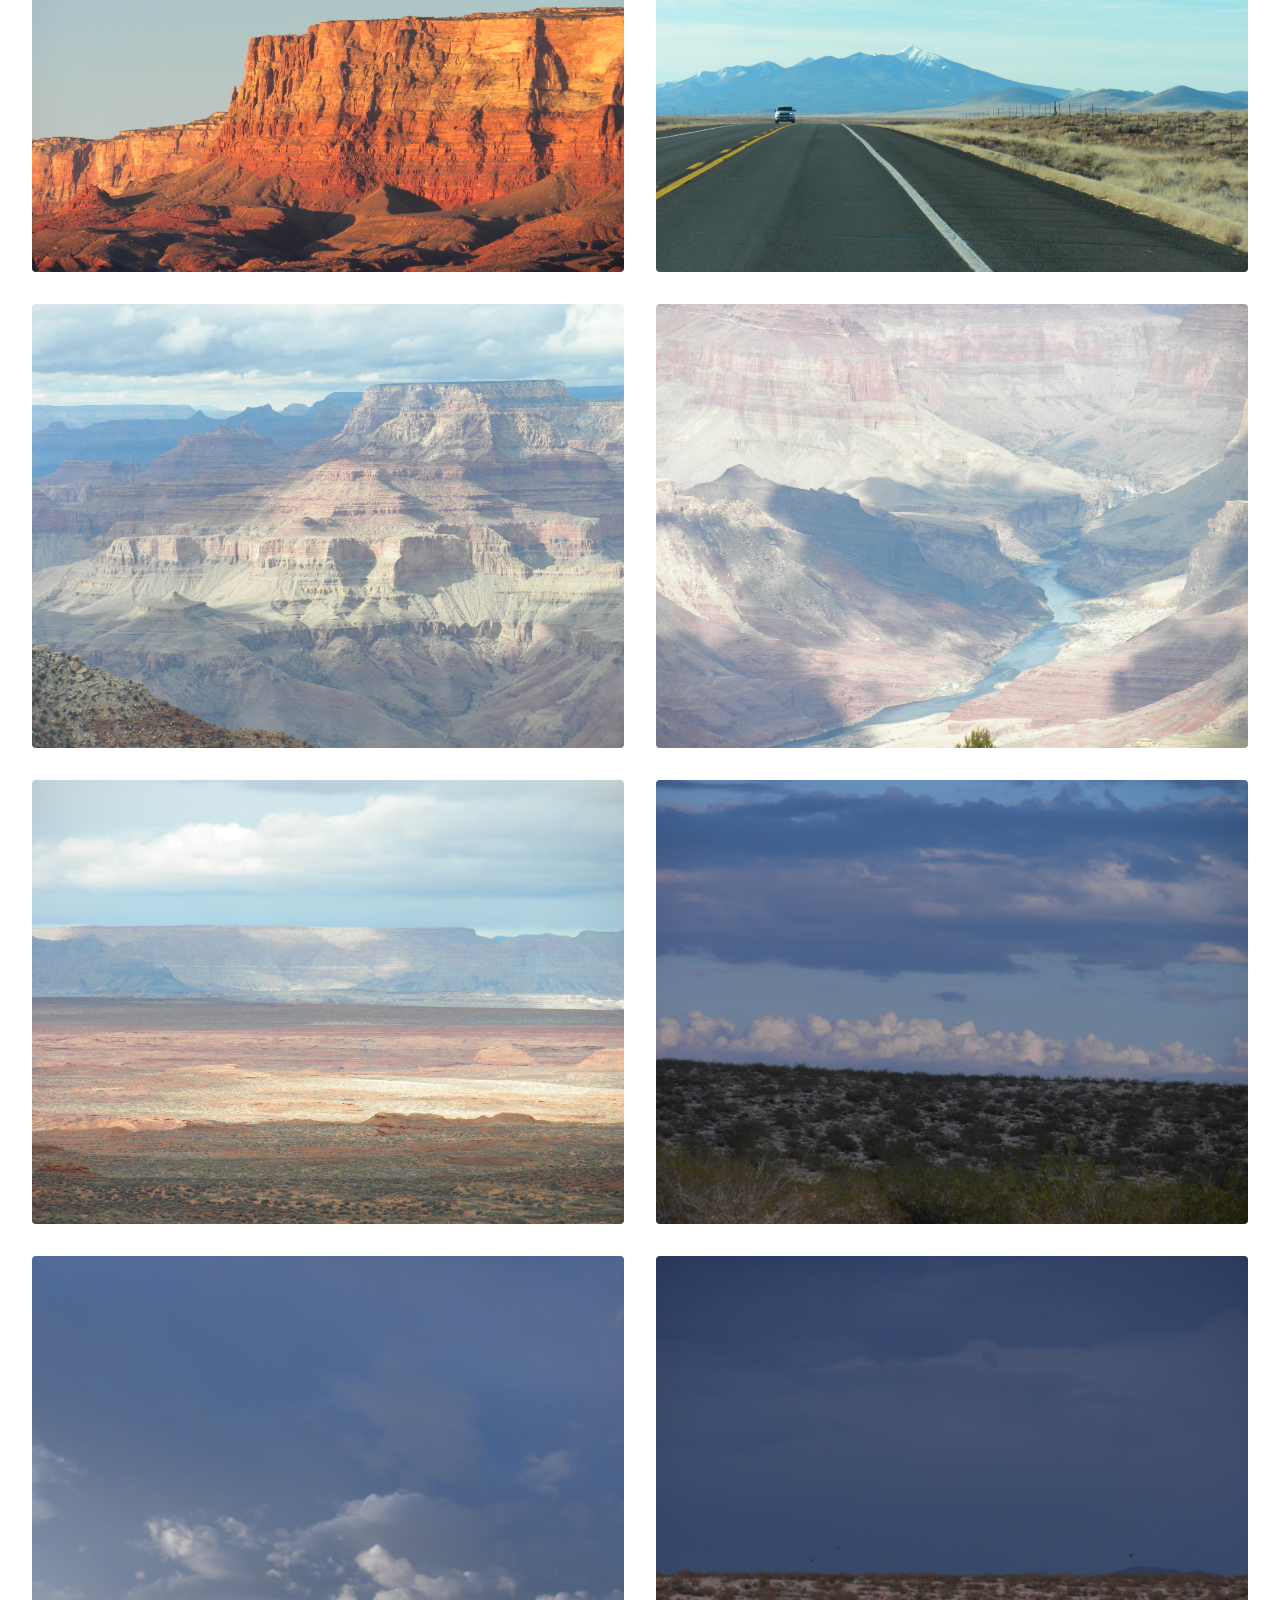
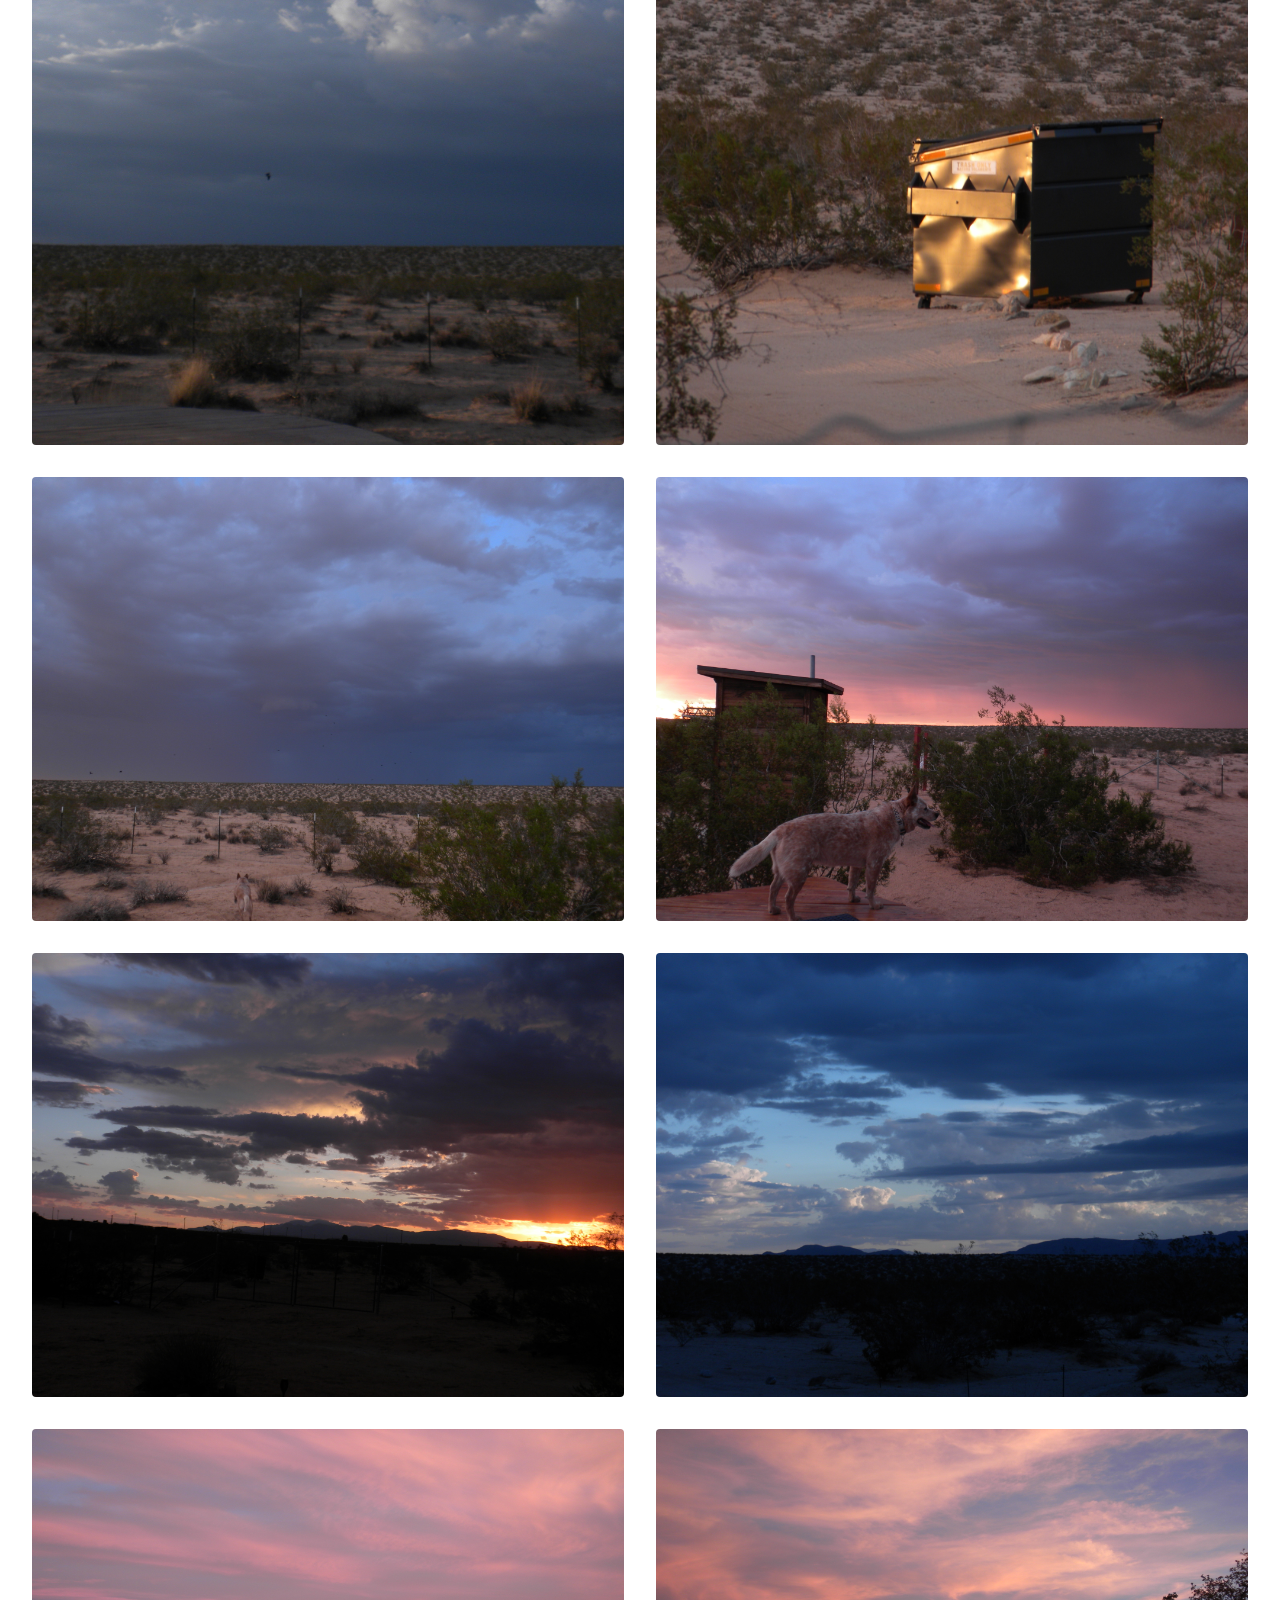
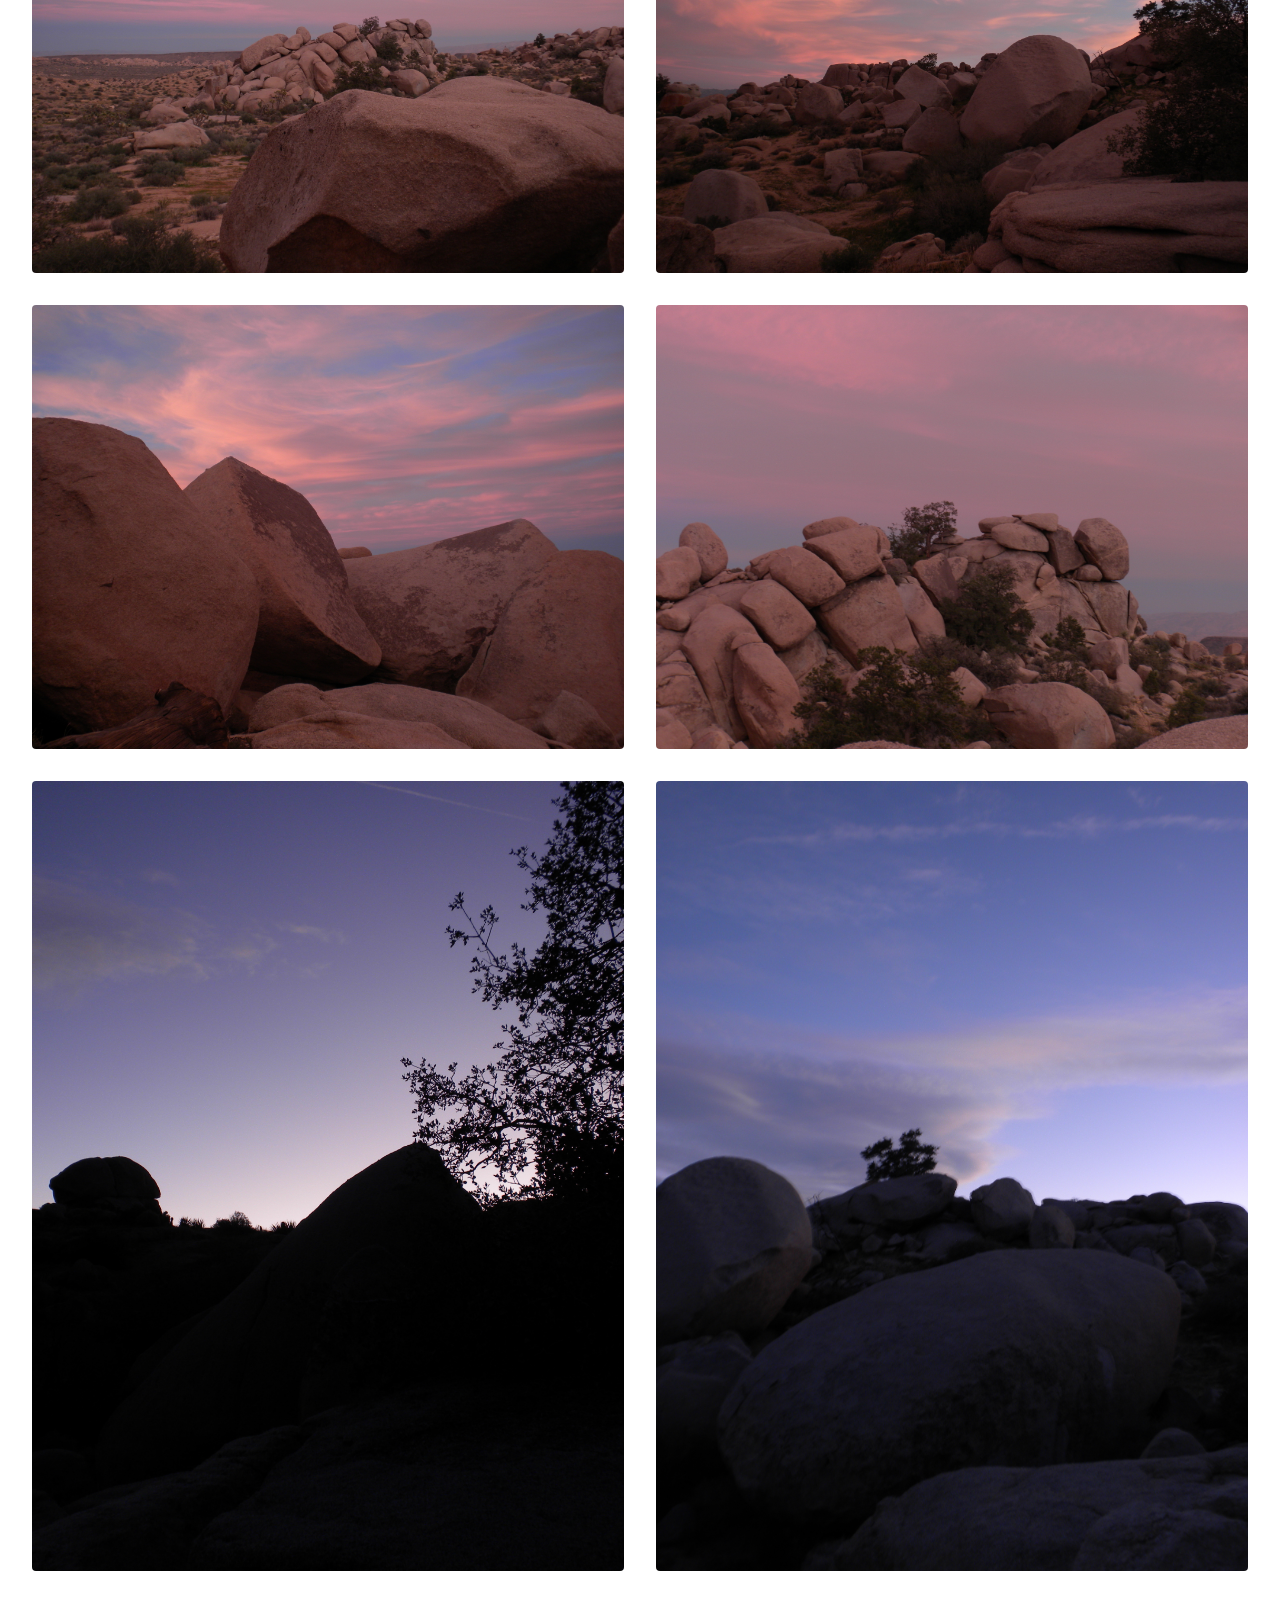
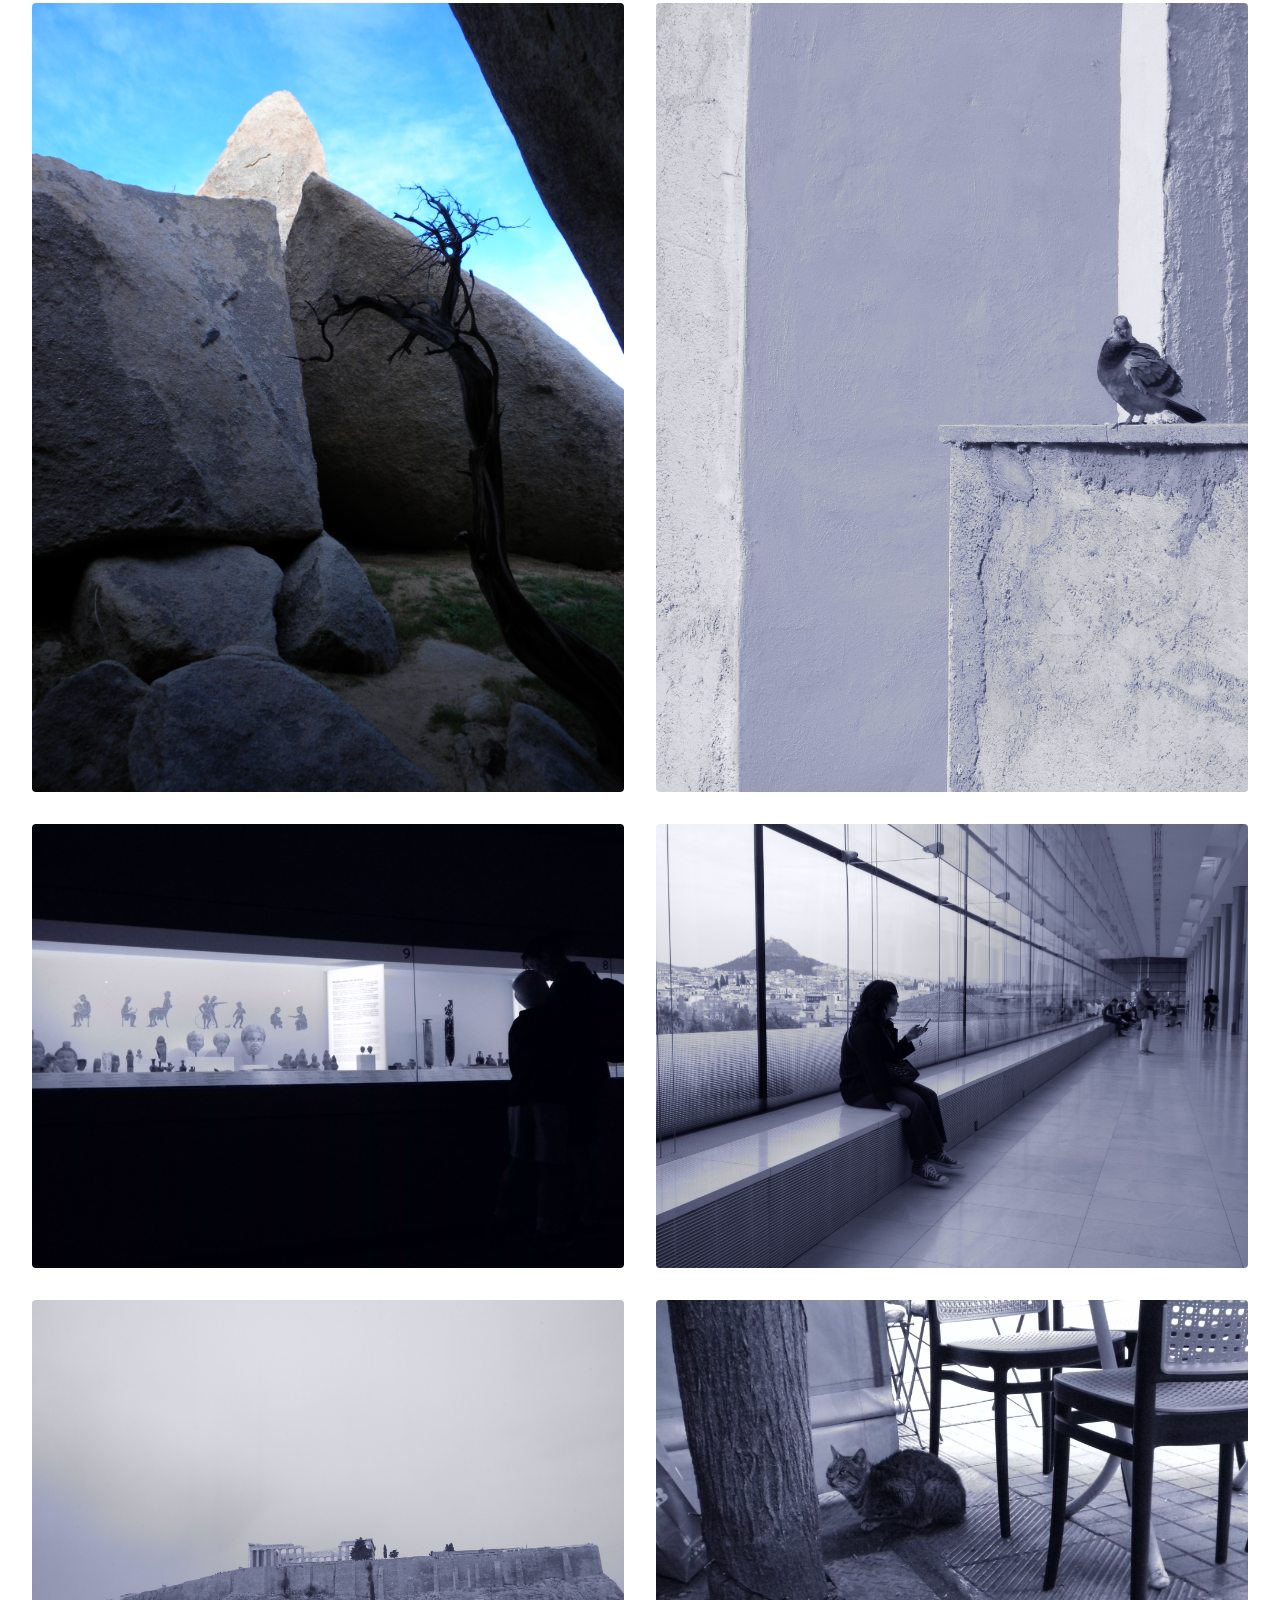
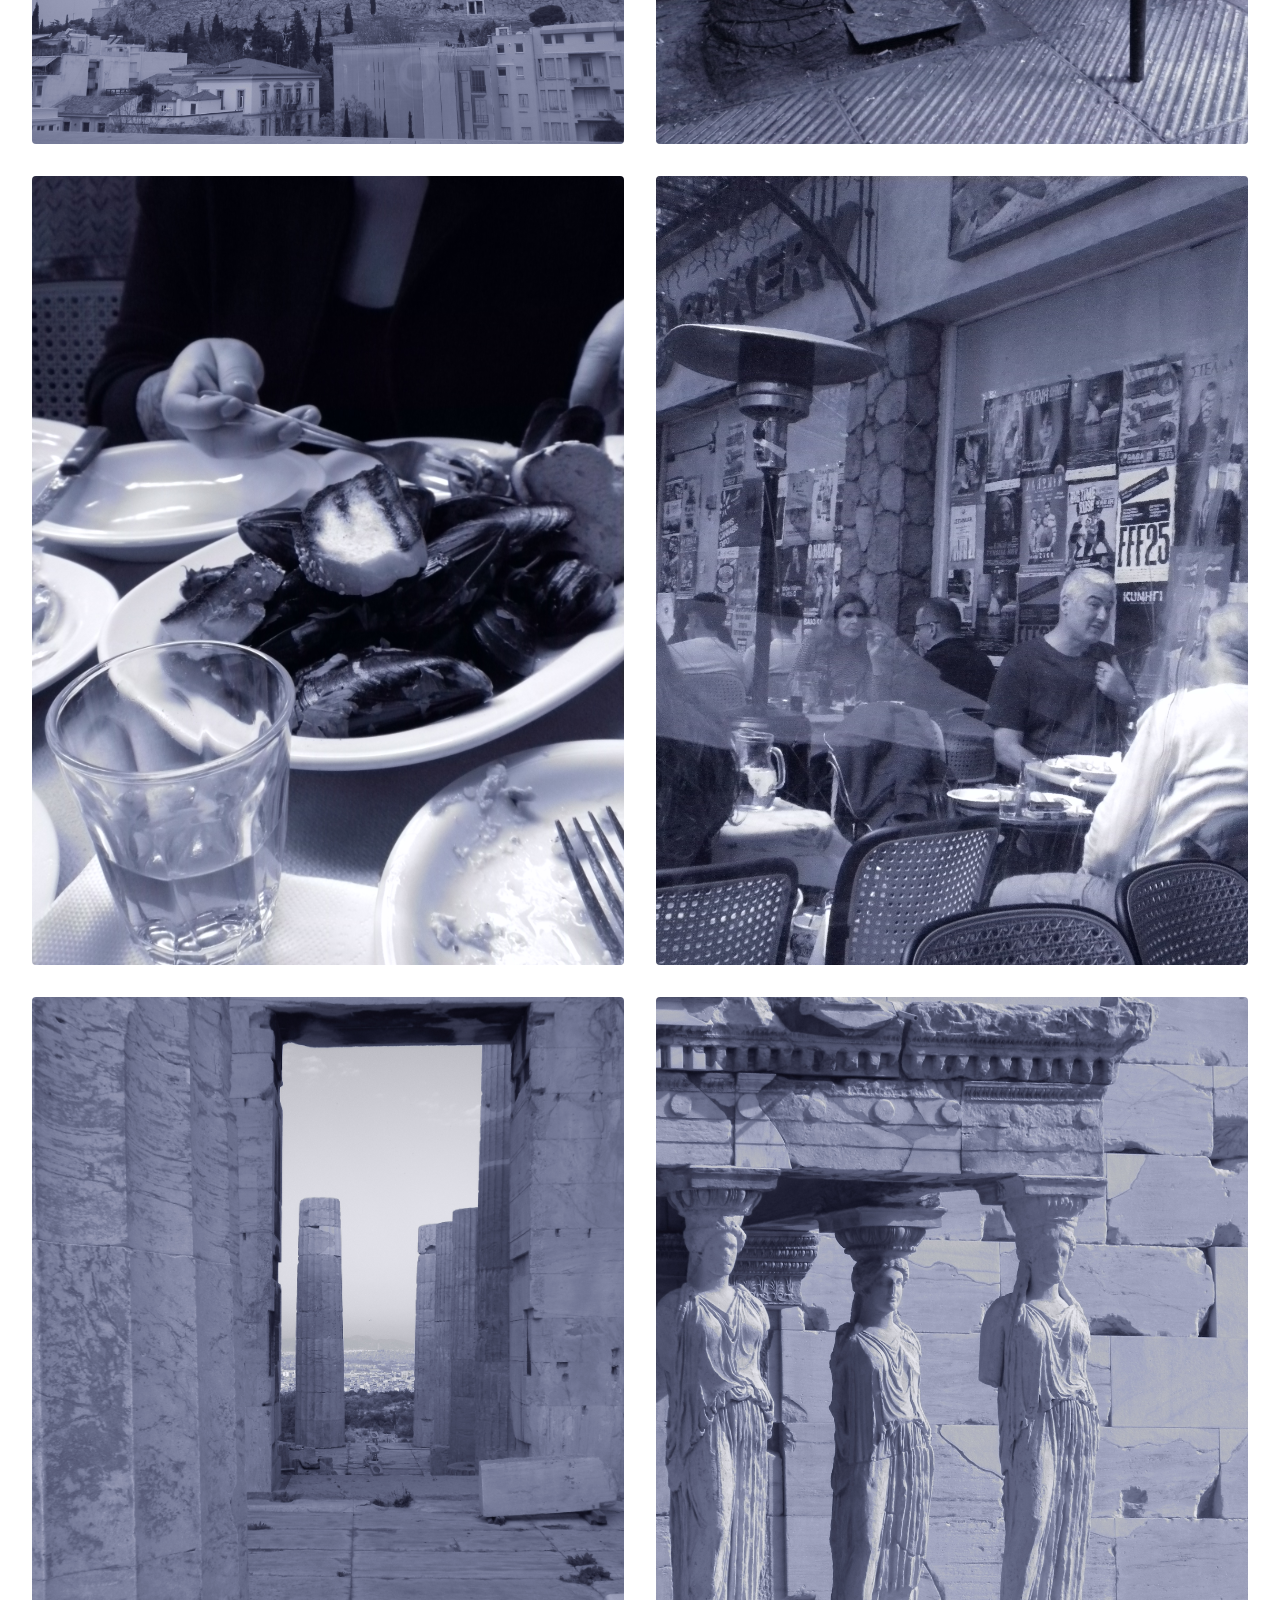
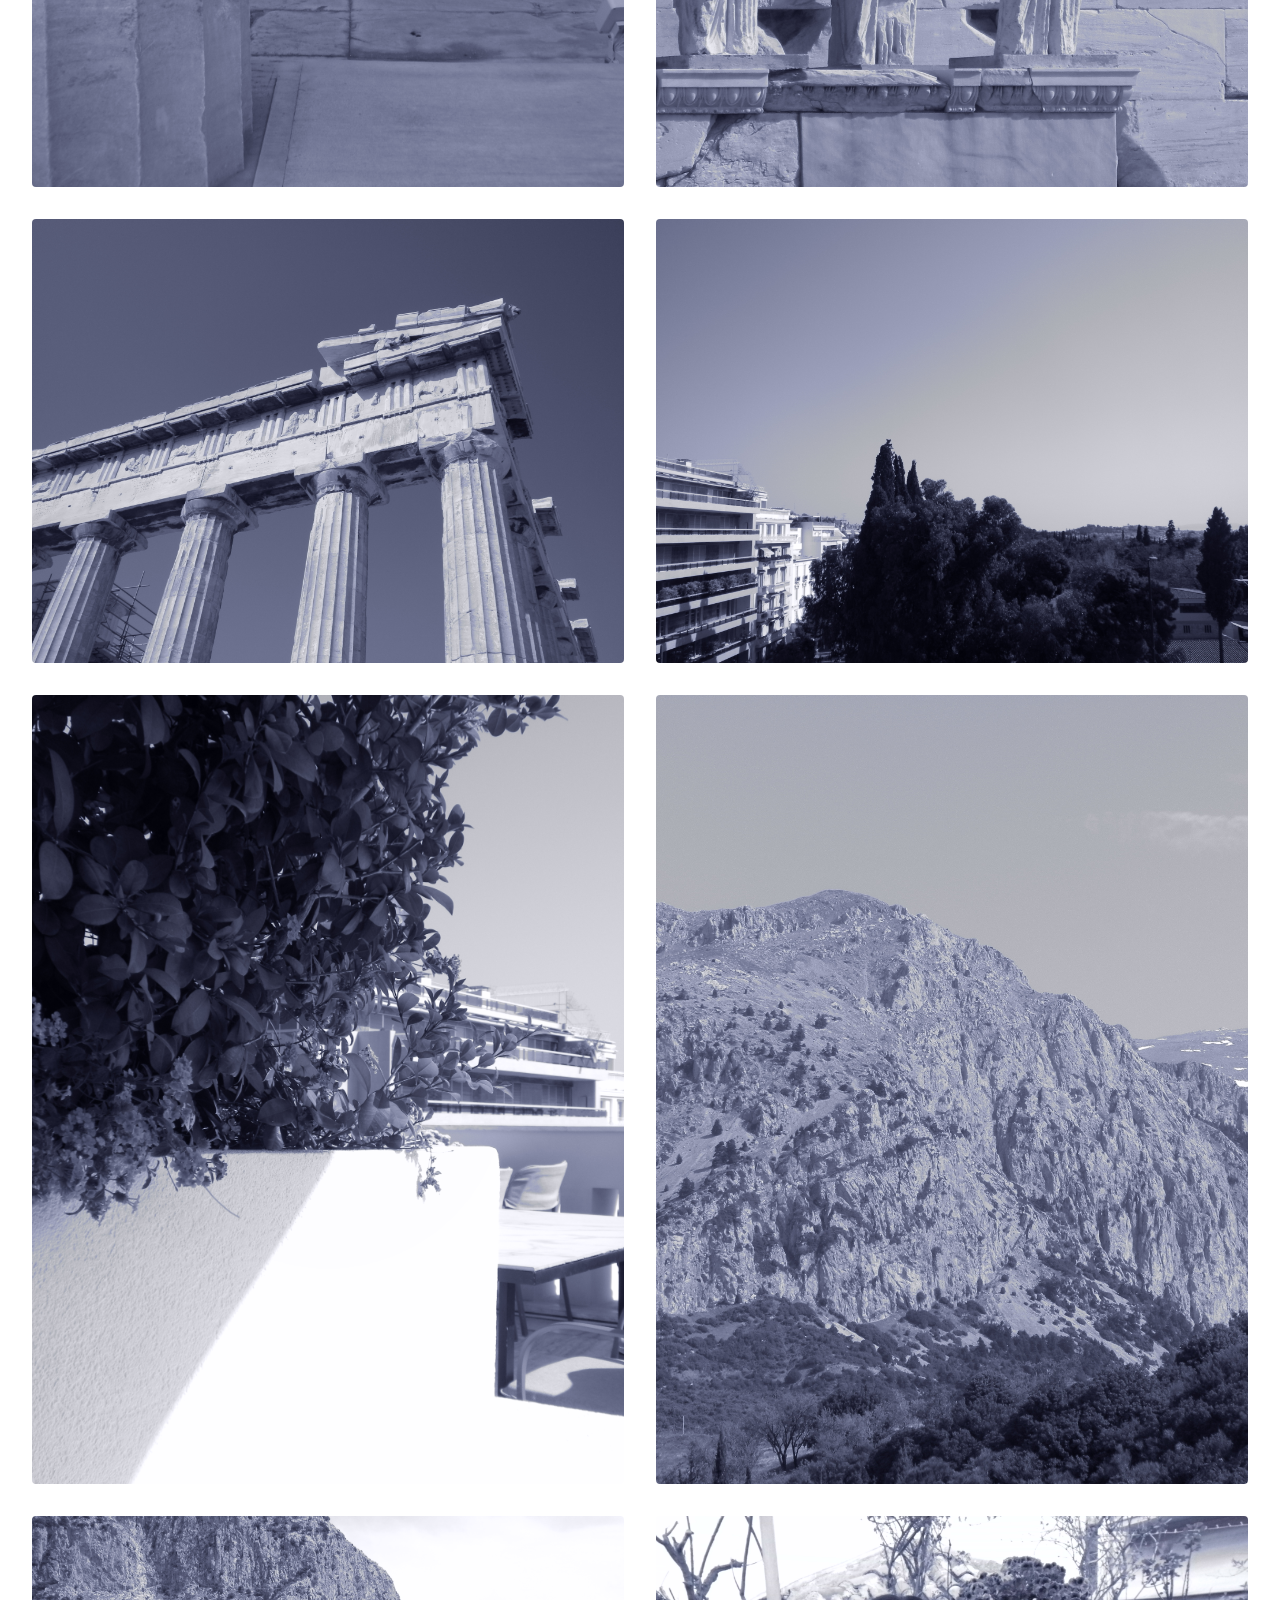
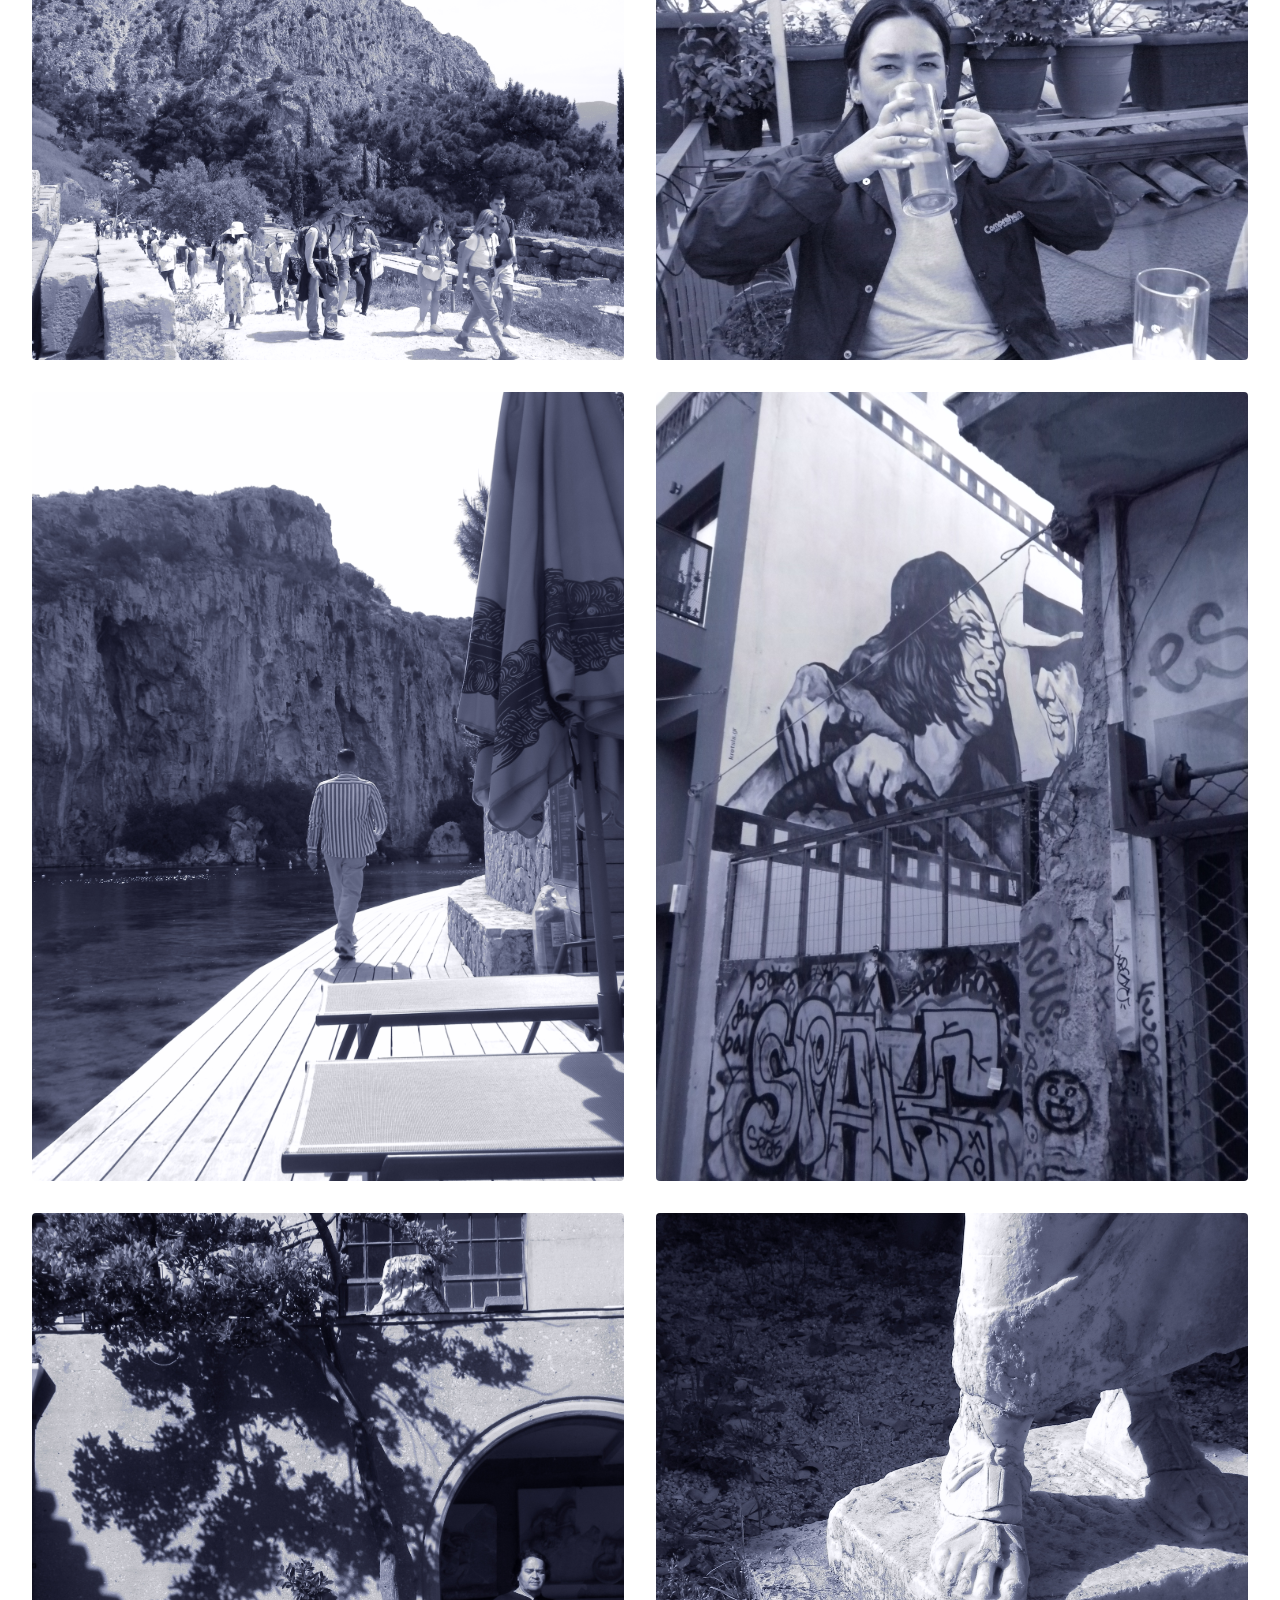
==== commit be52b607: "Fix workflow: add missing api token to close PR job" ====
--- a/index.html
+++ b/index.html
@@ -24,7 +24,7 @@
                     <a href="#" data-filter="desert">Desert</a>
                     <a href="#" data-filter="grand-canyon">Grand Canyon</a>
                     <a href="#" data-filter="greece">Greece</a>
-                    <a href="#" data-filter="misc-location">Misc Location</a>
+                    <a href="#" data-filter="misc-location">Misc</a>
                     <a href="#" data-filter="nature">Nature</a>
                     <a href="#" data-filter="seattle">Seattle</a>
                 </div>
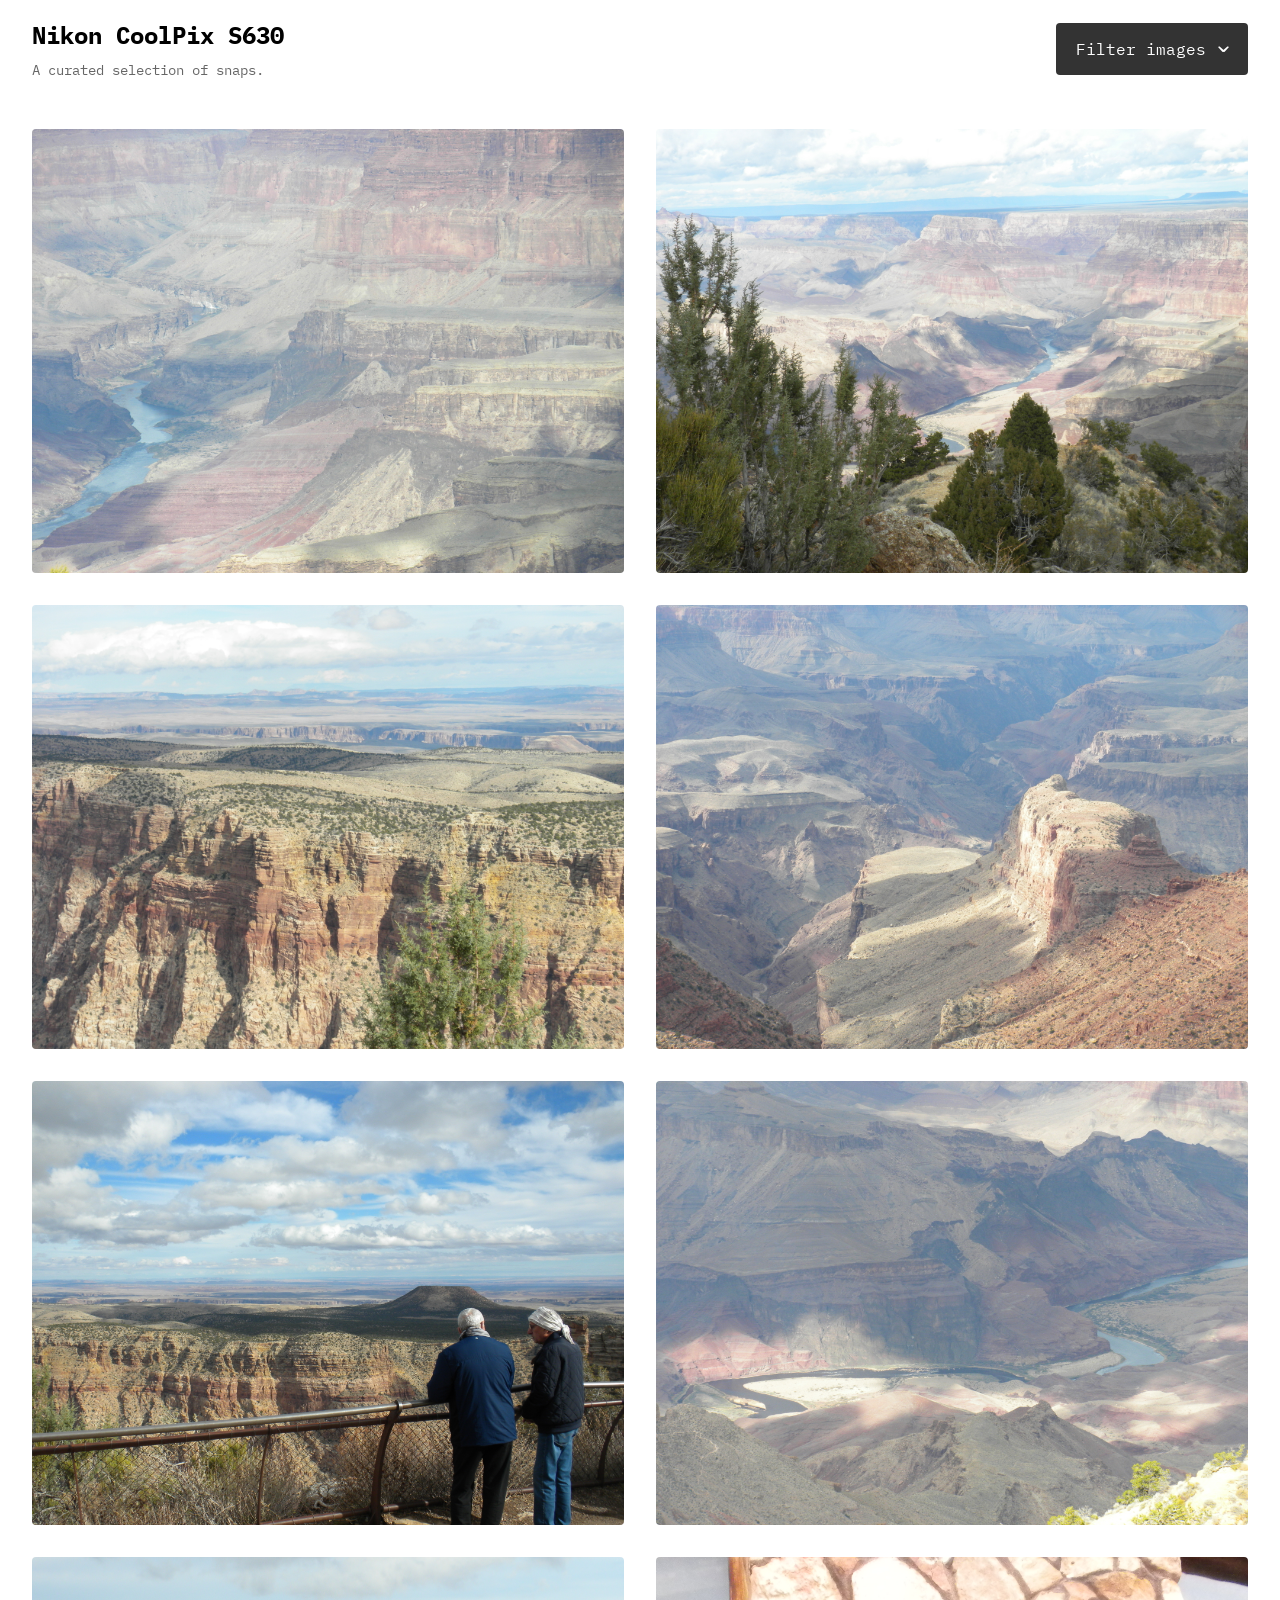
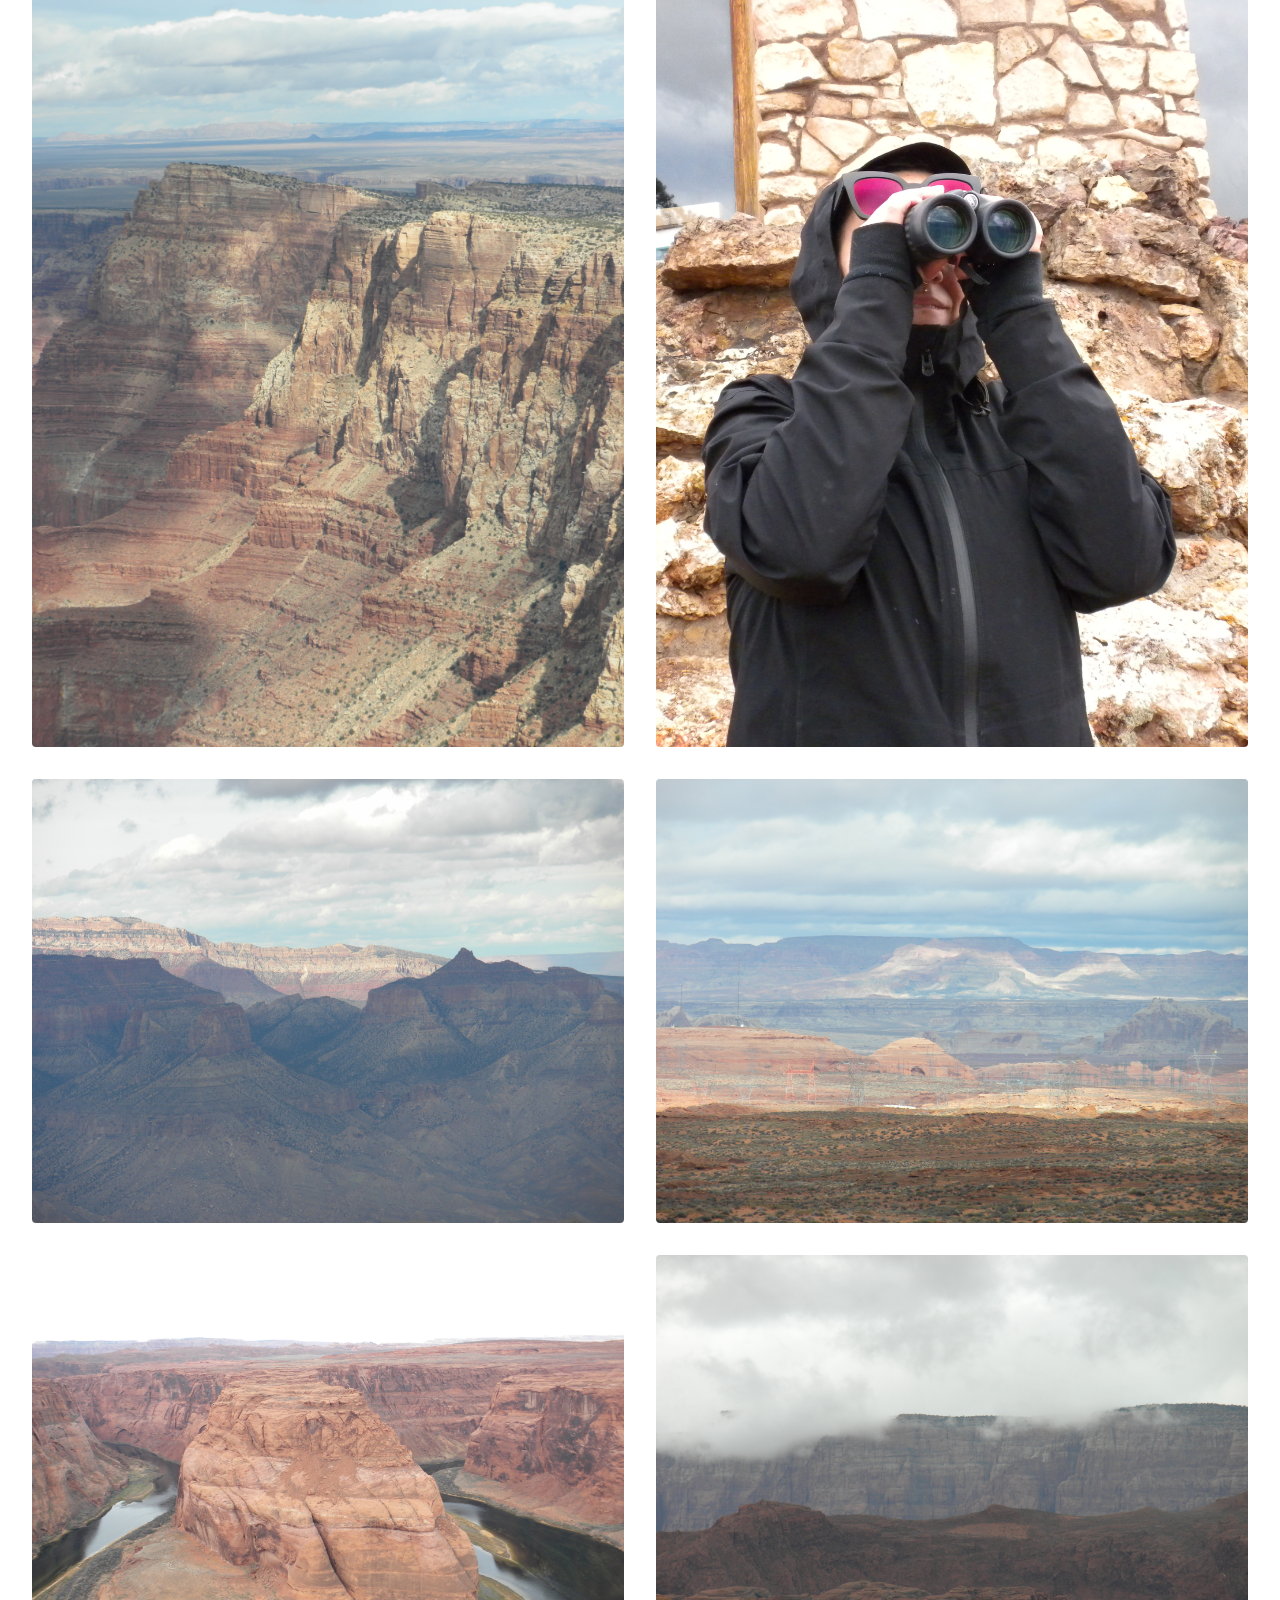
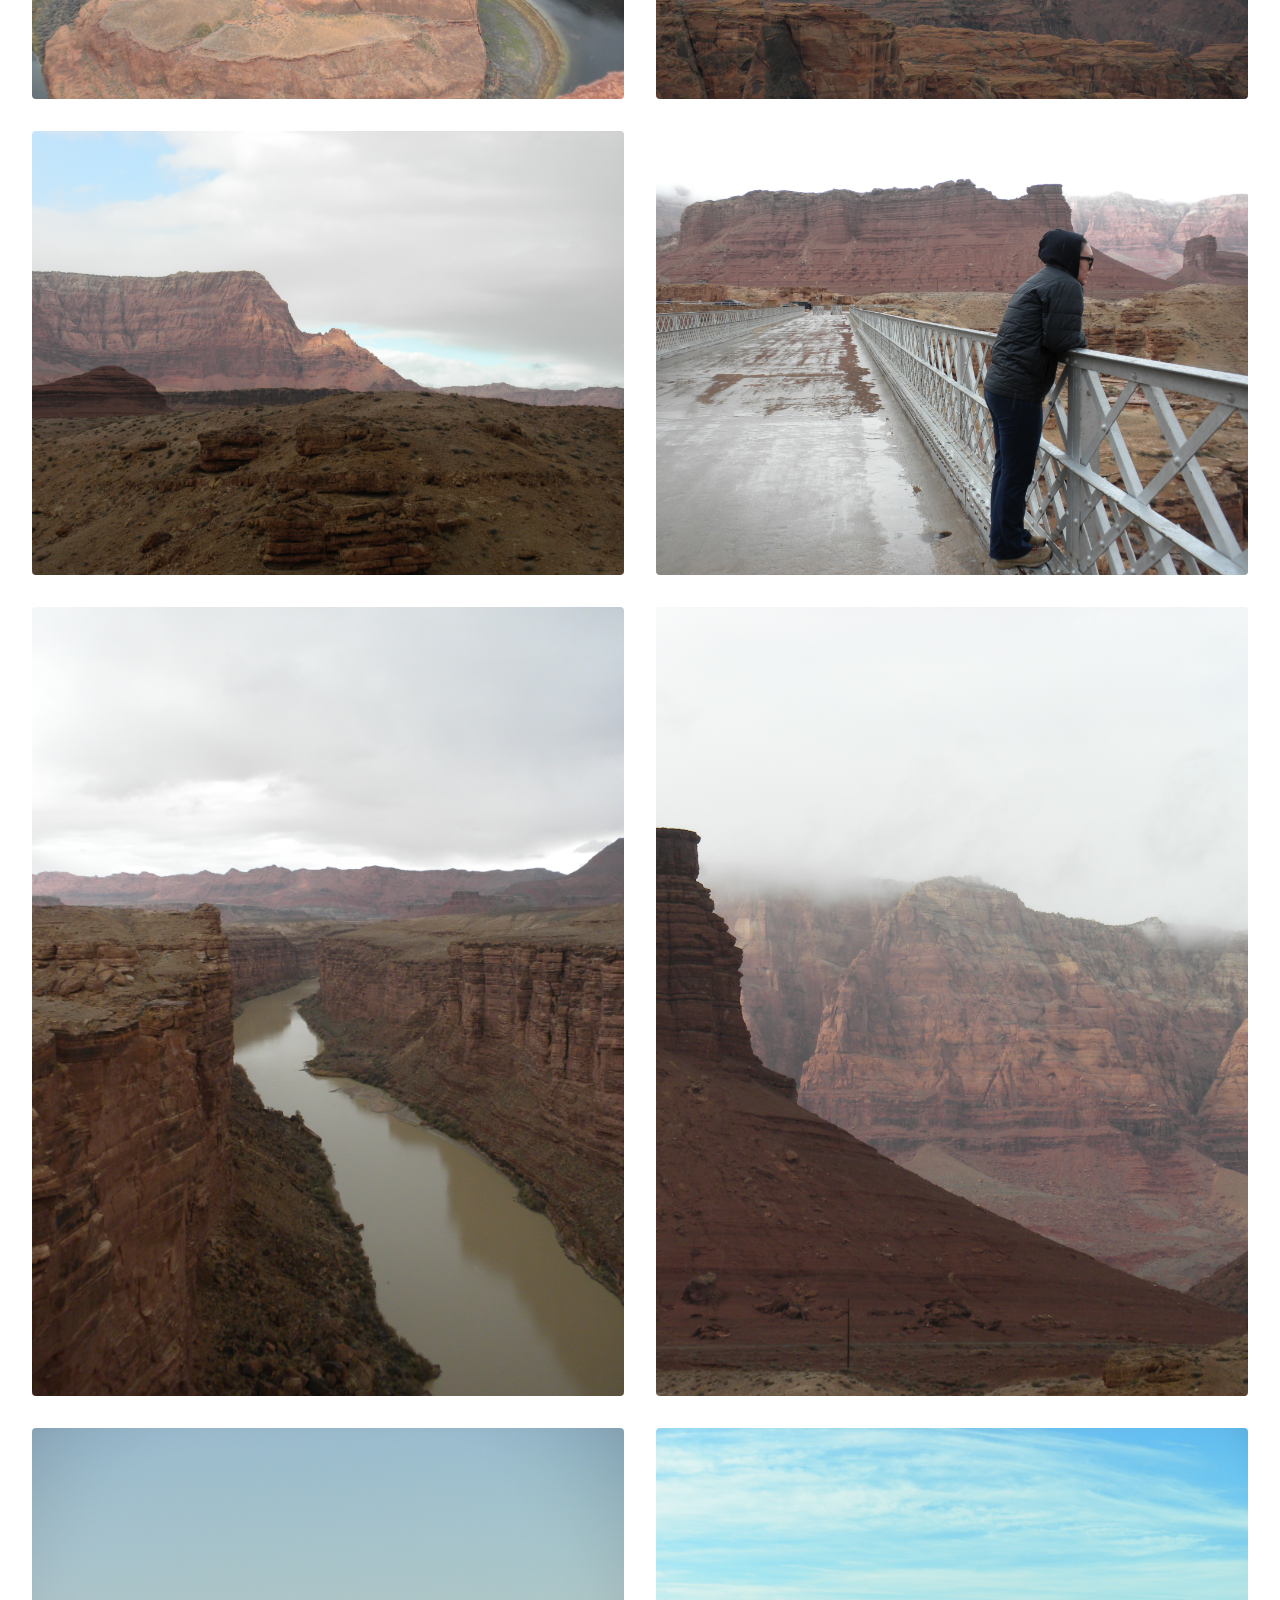
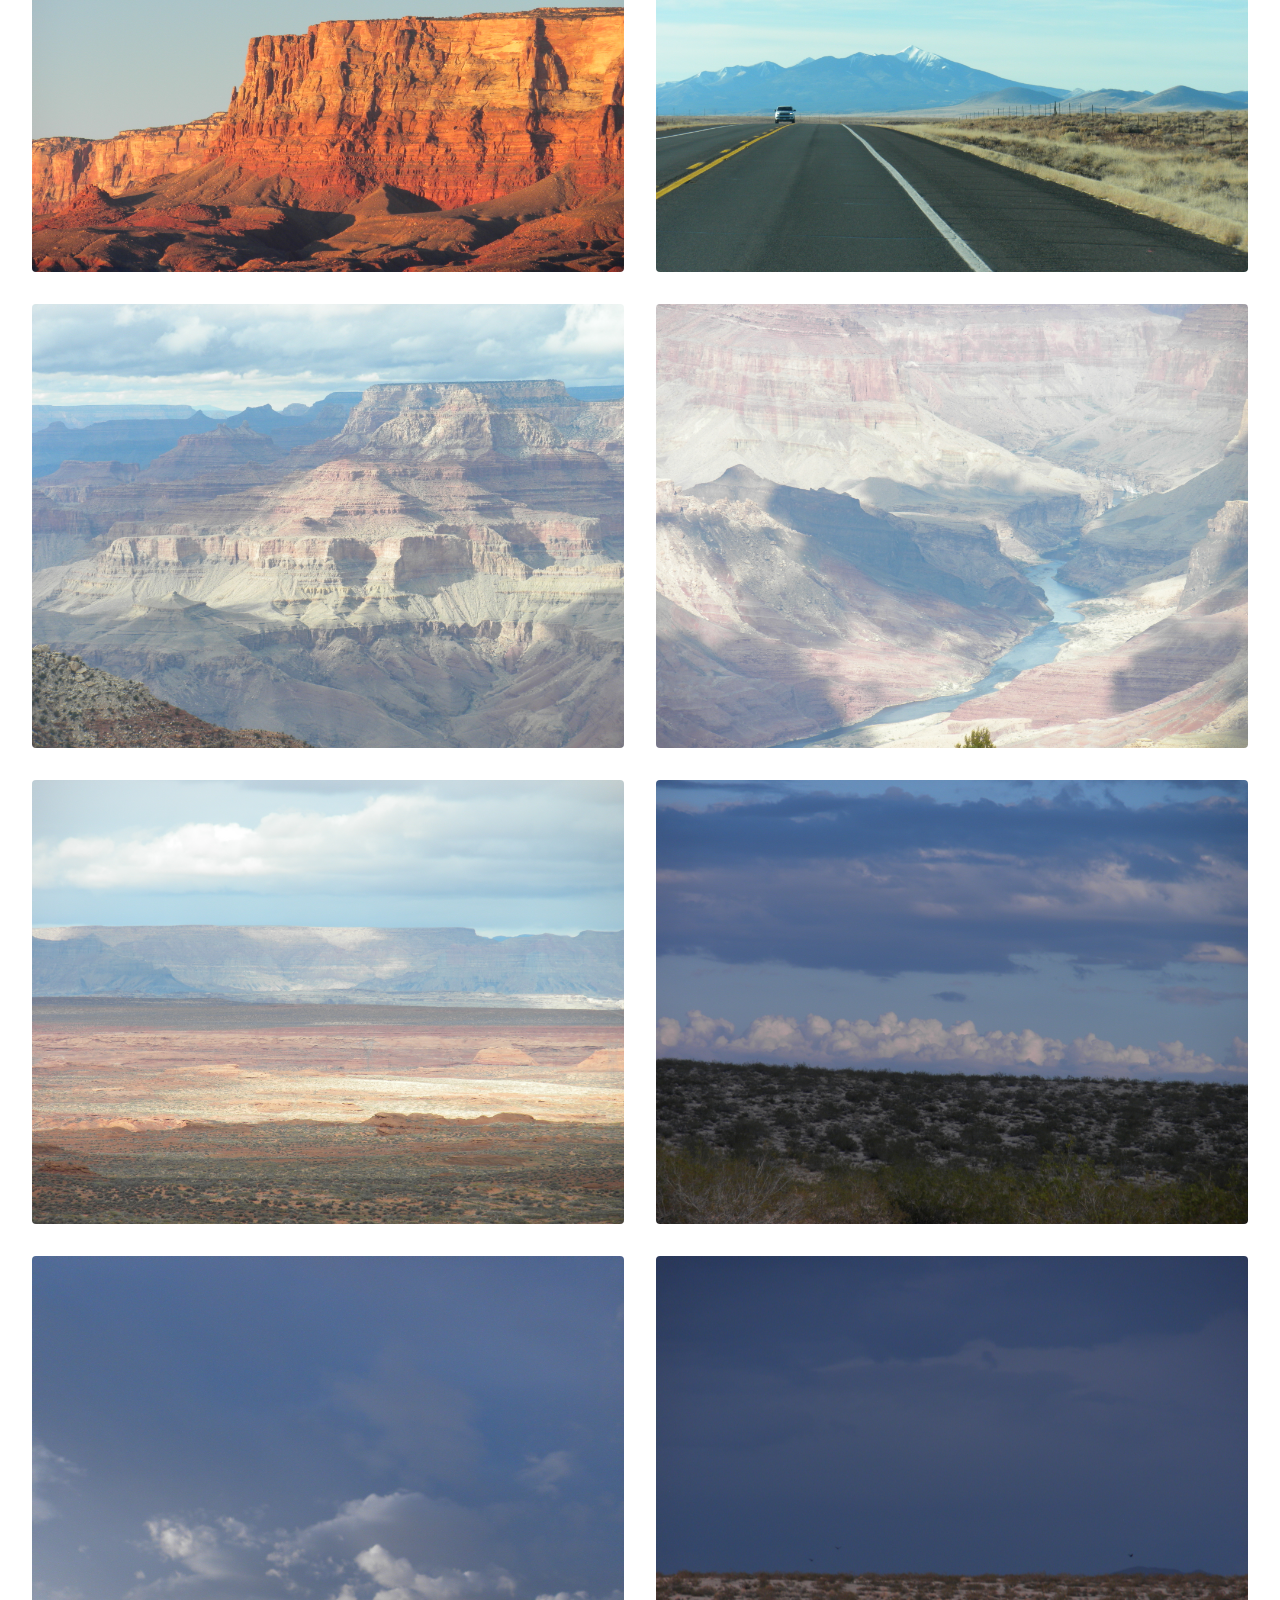
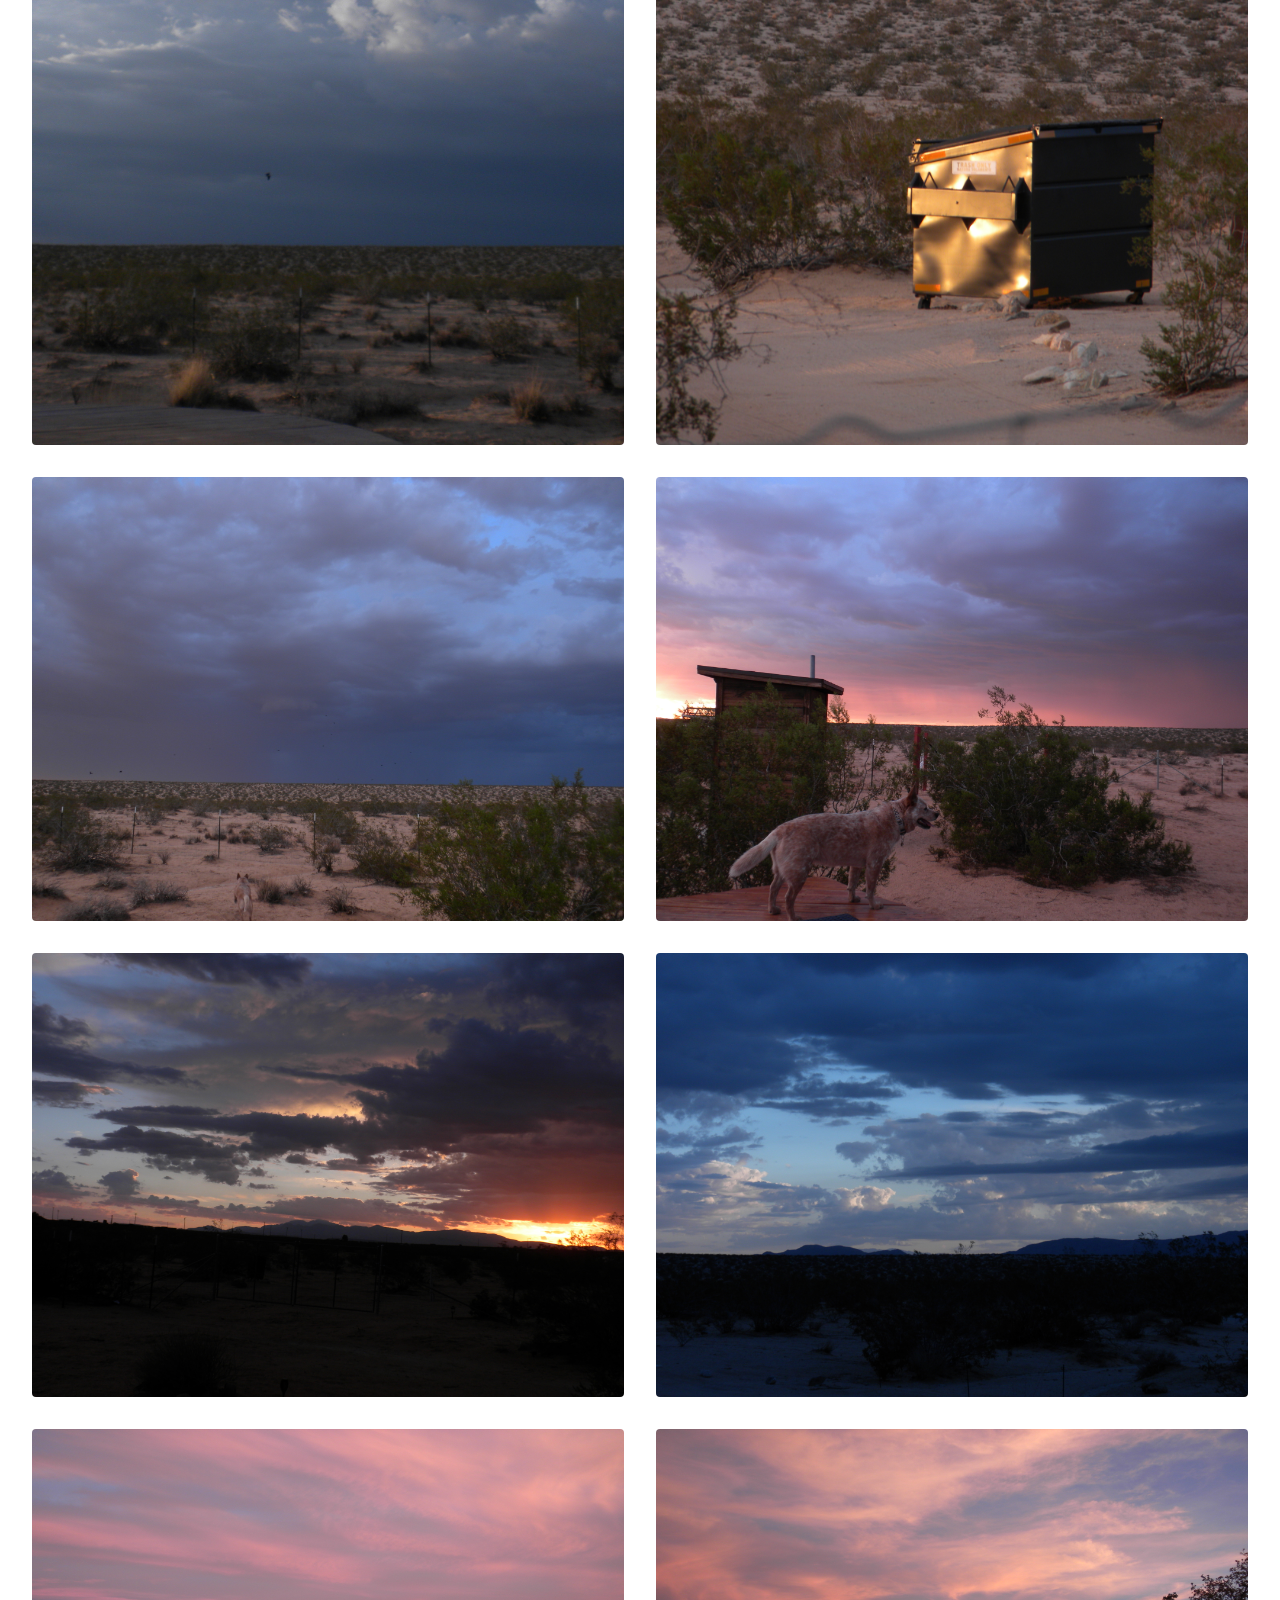
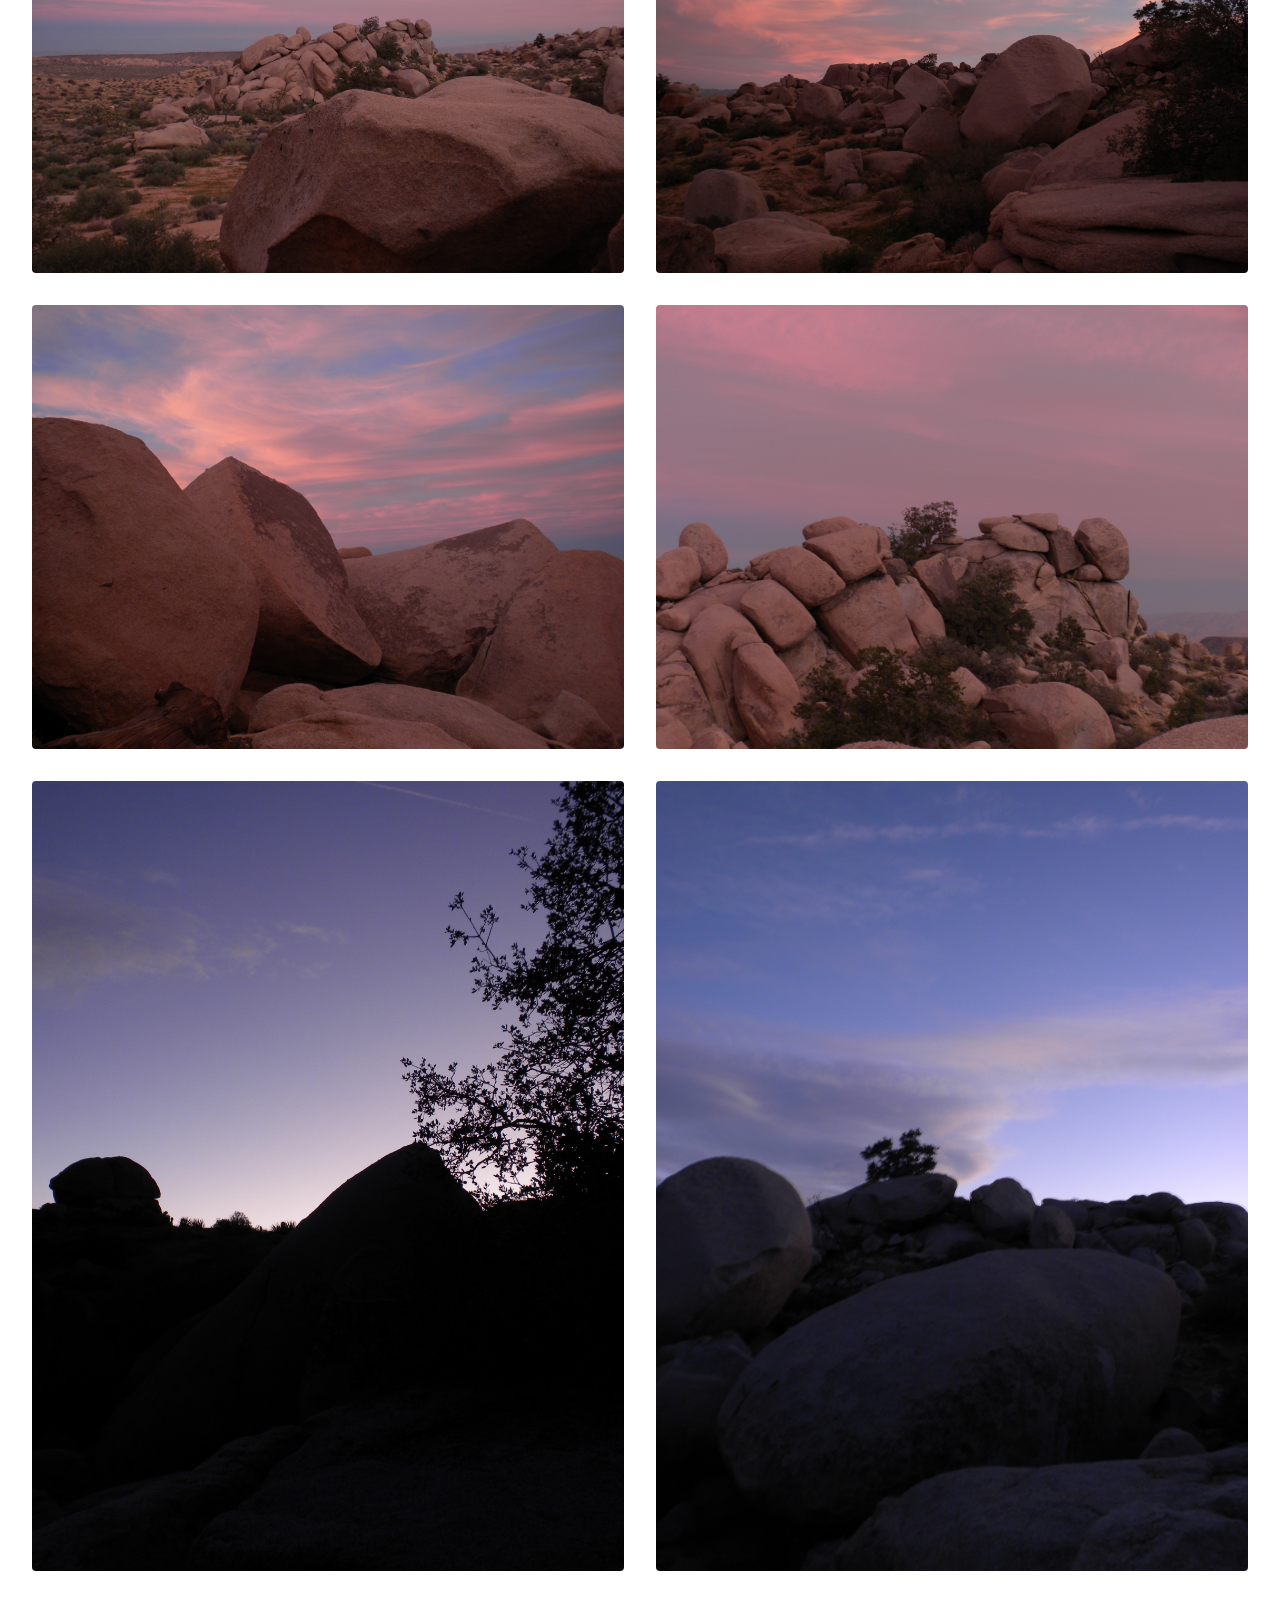
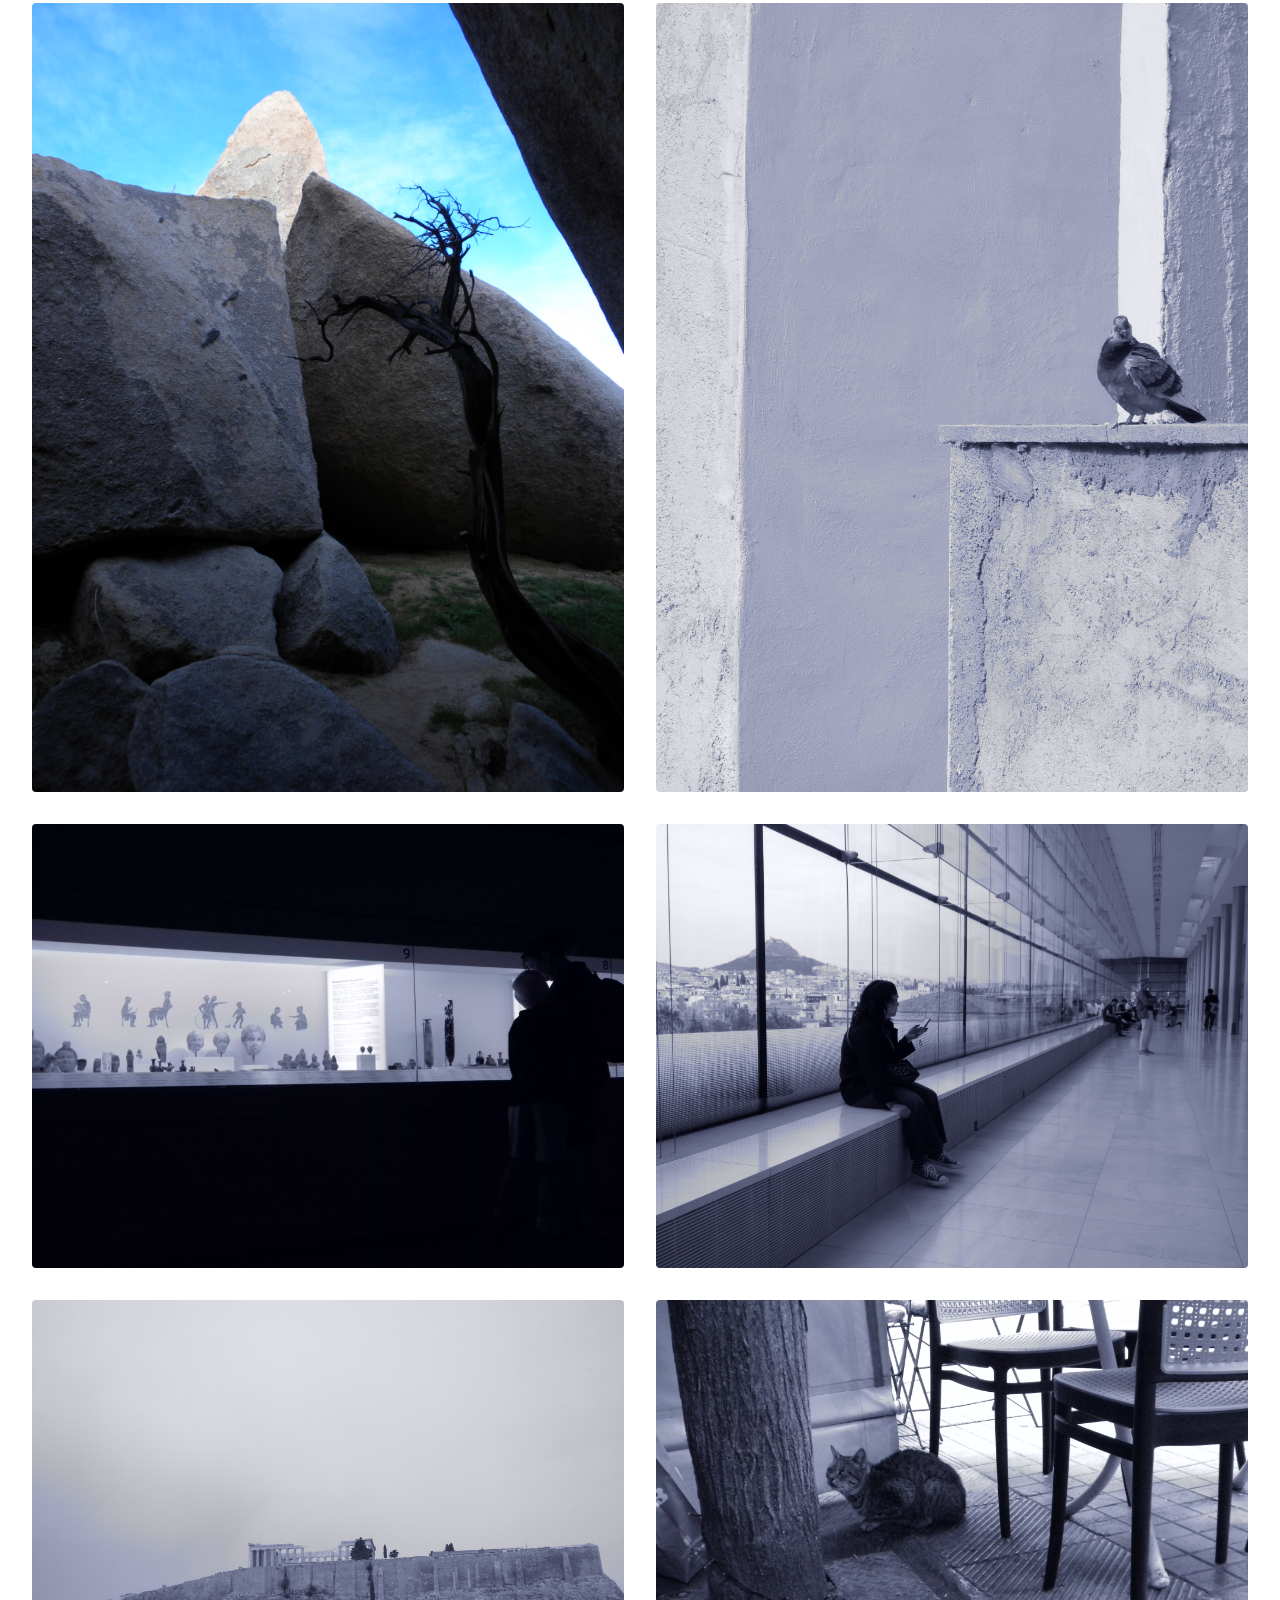
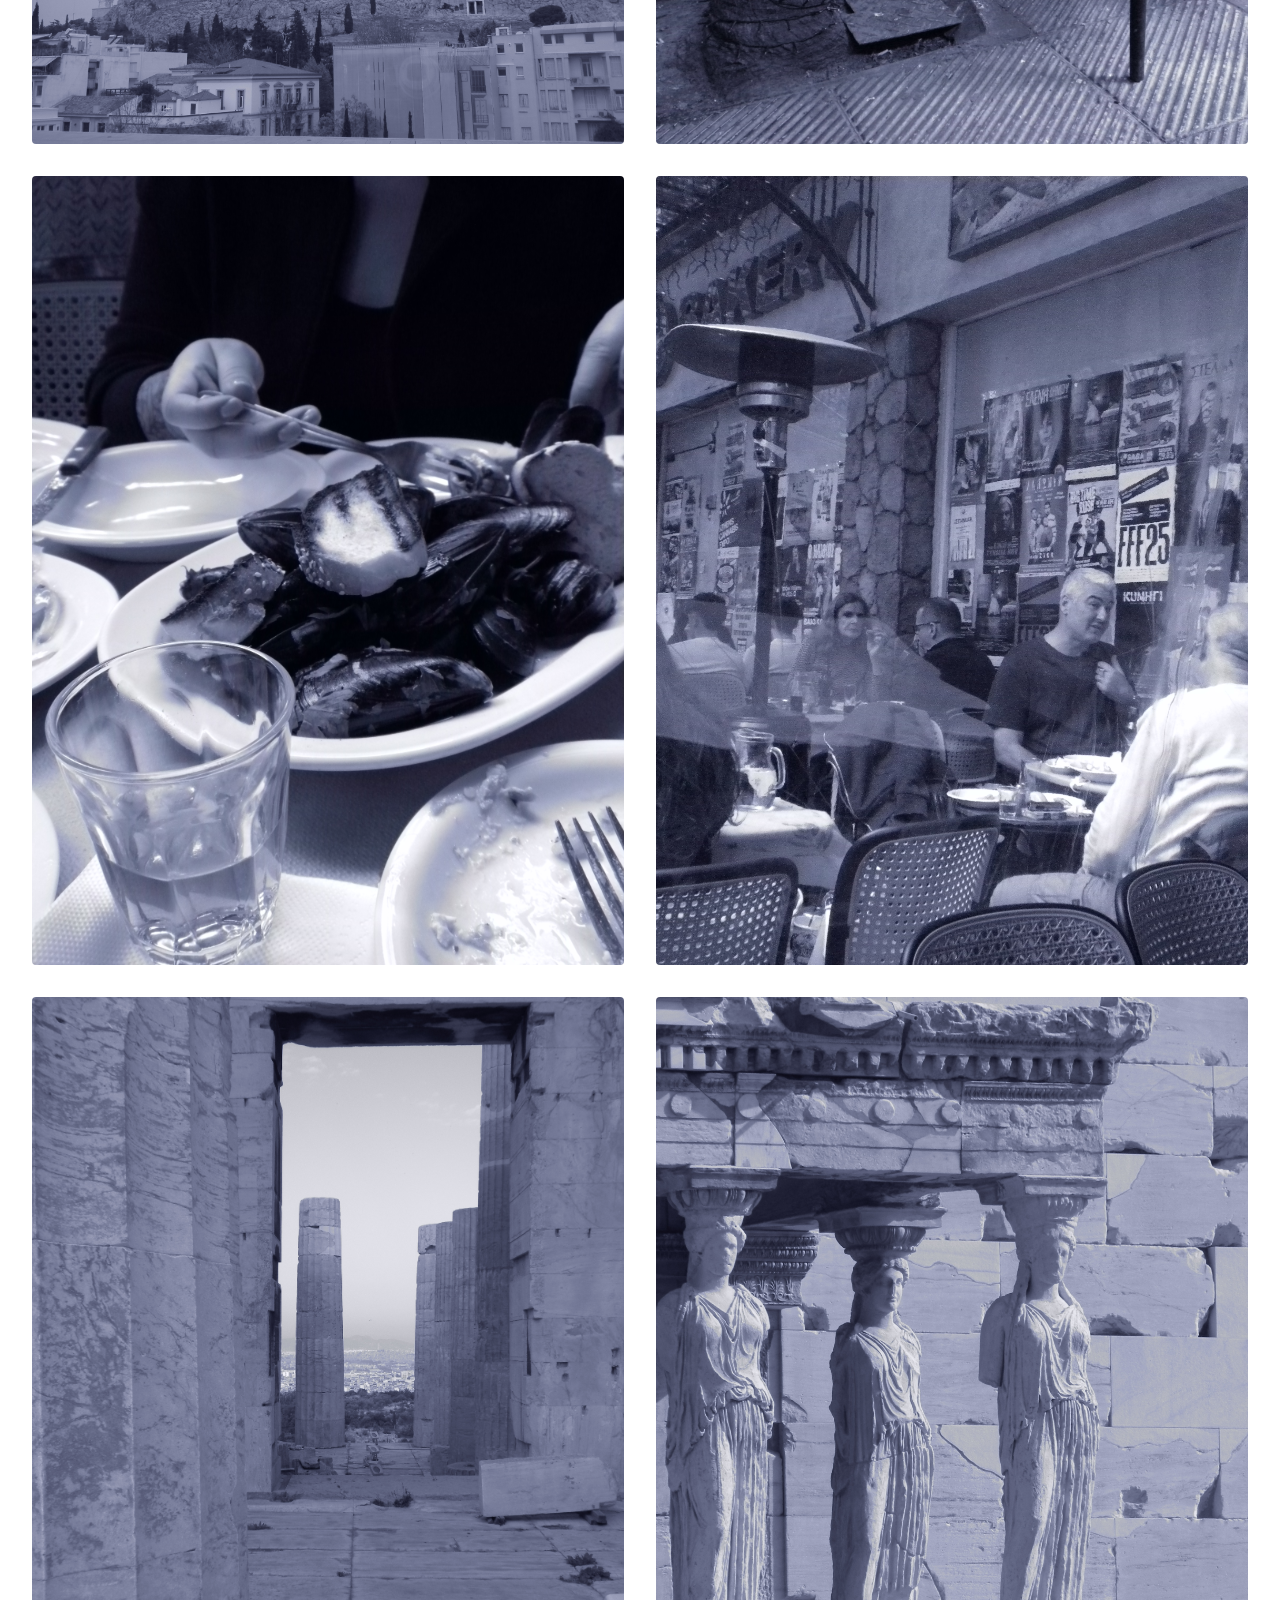
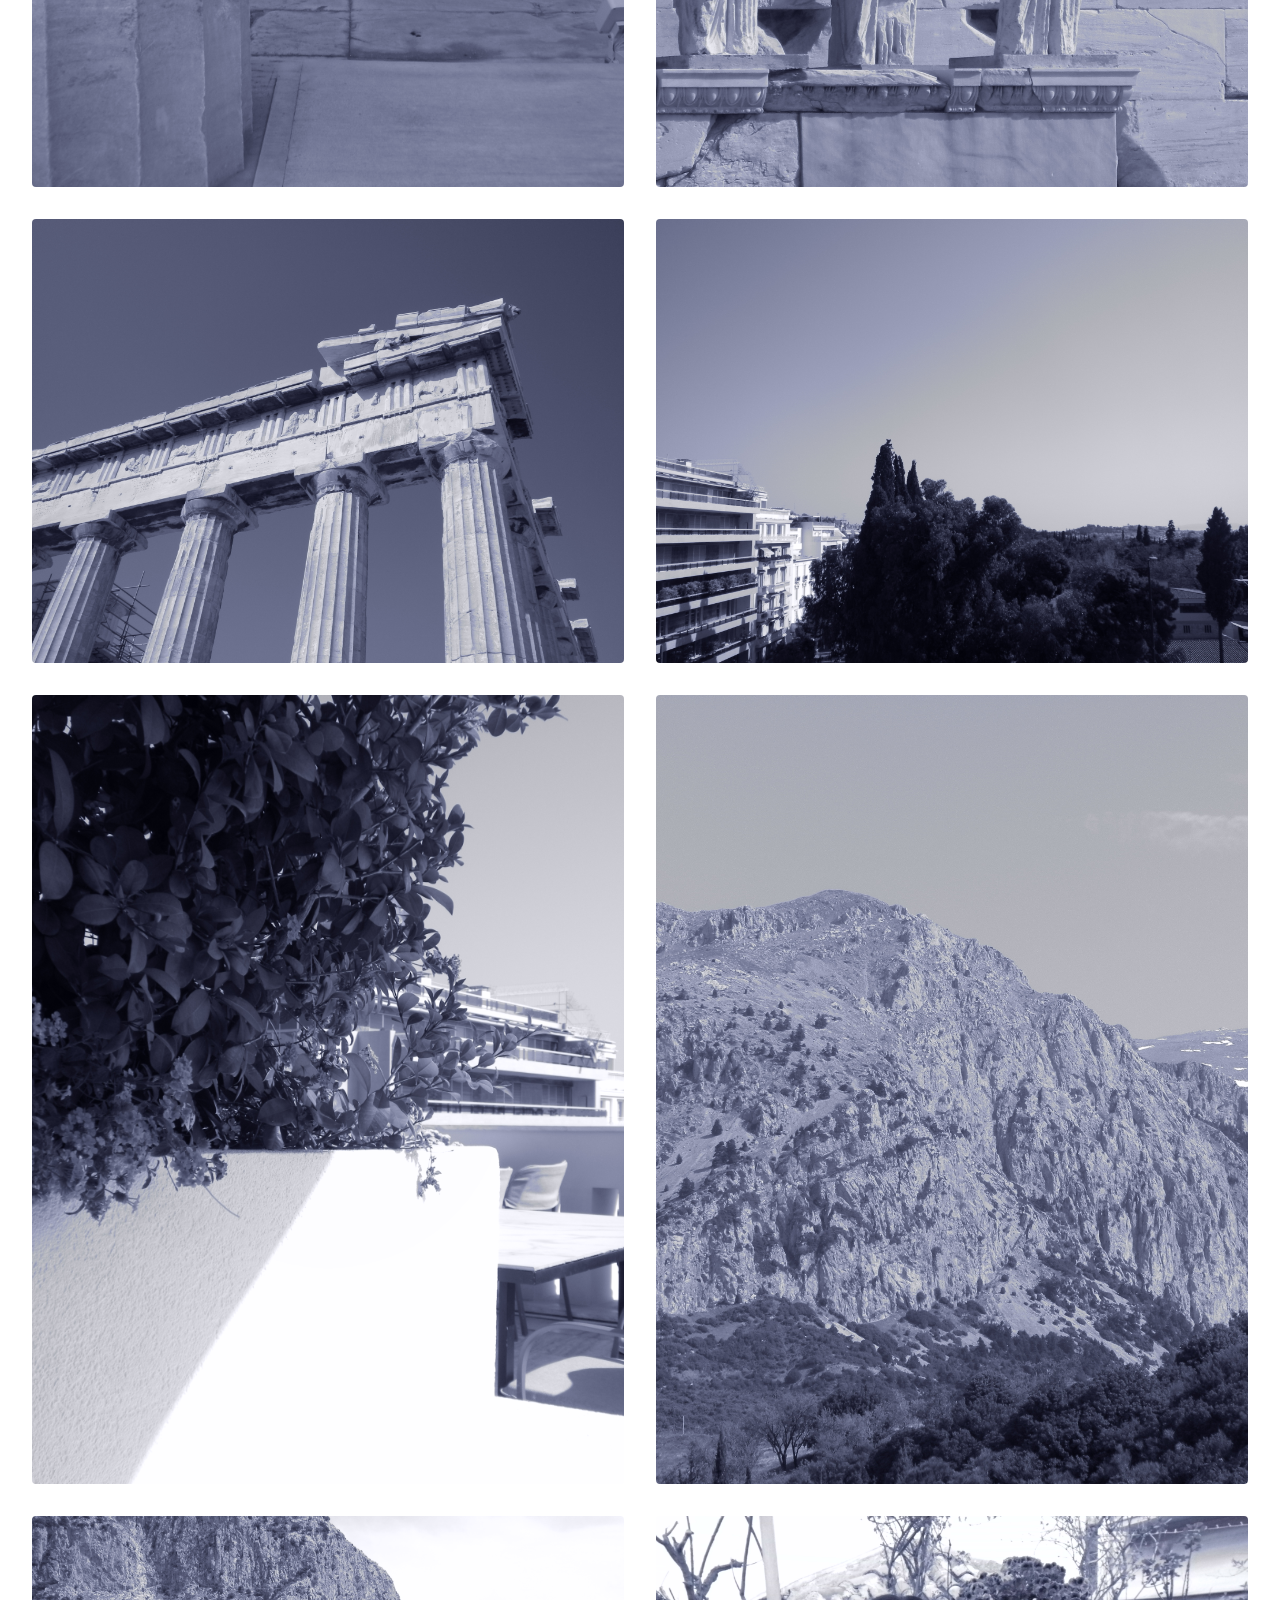
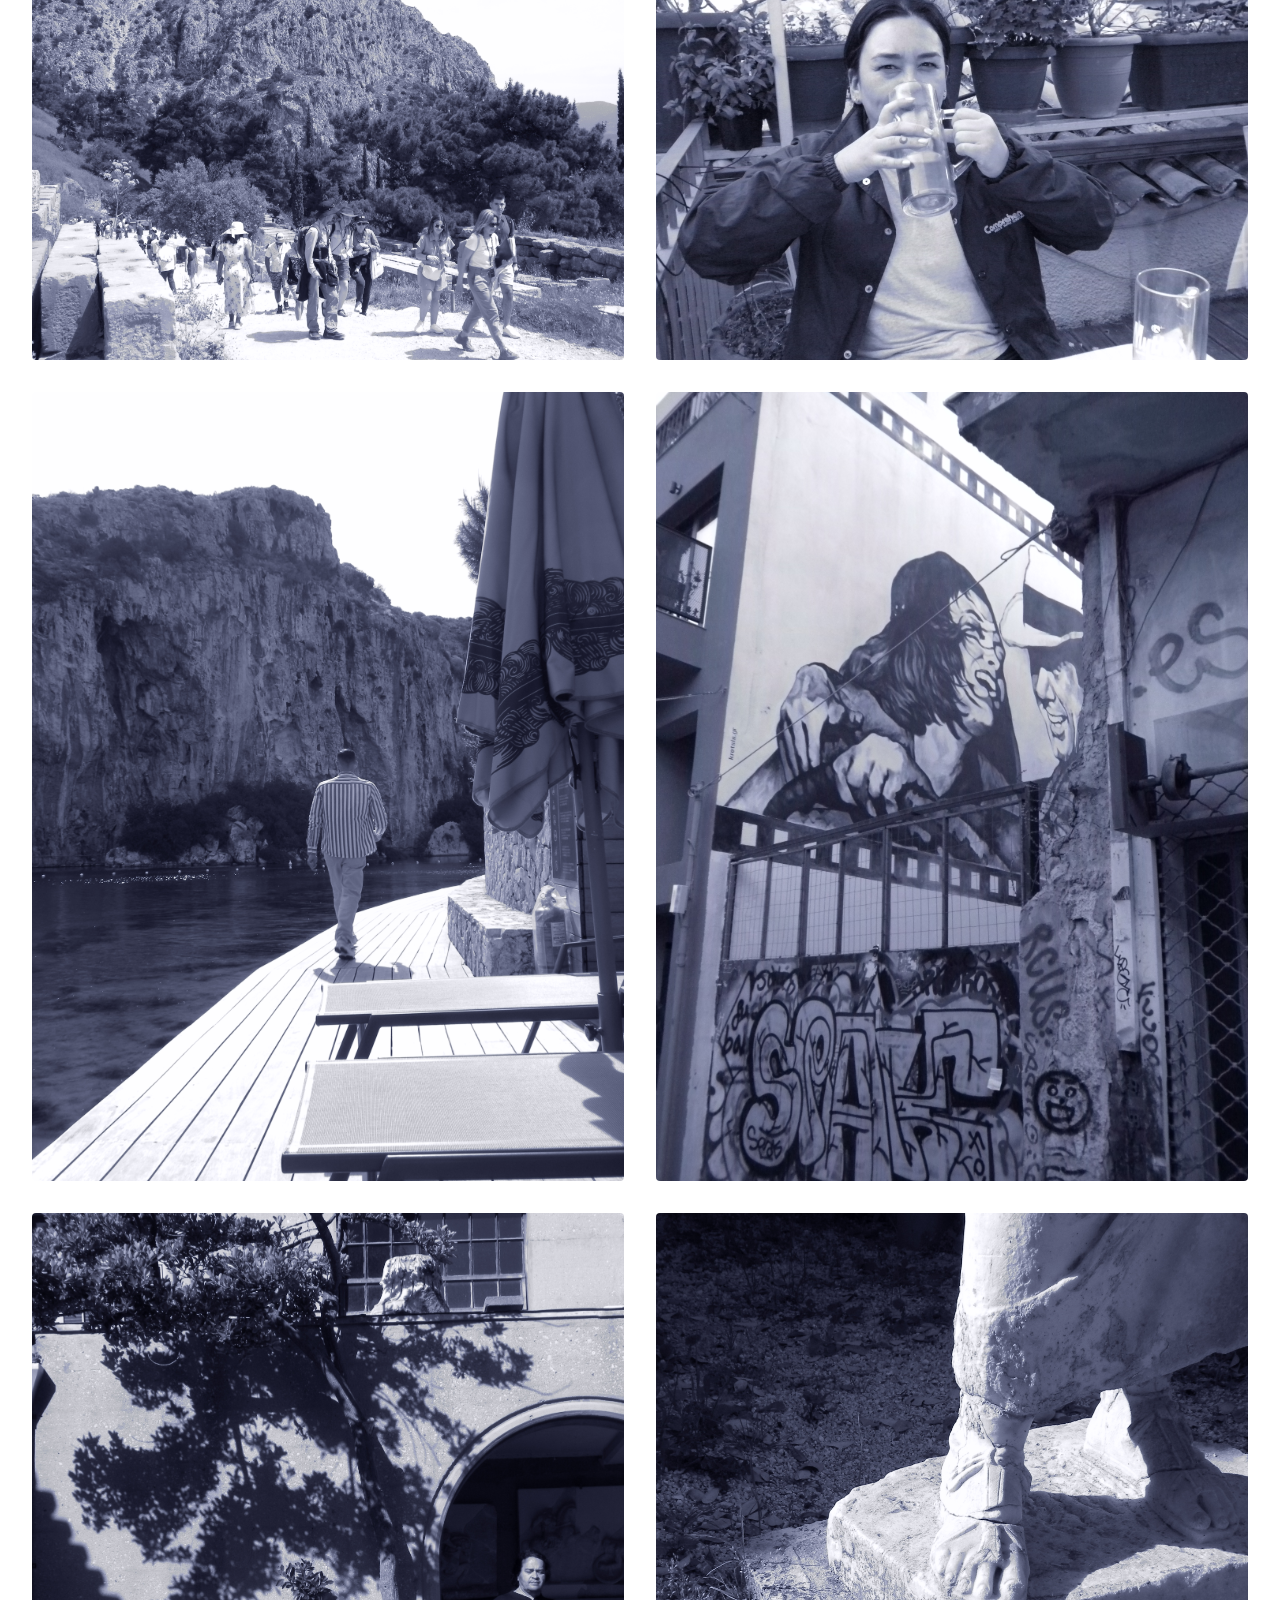
==== commit 5ca11f45: "Add loading spinner for gallery images" ====
--- a/index.html
+++ b/index.html
@@ -11,6 +11,12 @@
     <link rel="stylesheet" href="styles.css">
 </head>
 <body>
+    <!-- Loading spinner -->
+    <div class="loading-overlay">
+        <div class="spinner"></div>
+        <p>Loading gallery...</p>
+    </div>
+    
     <header>
         <nav>
             <div class="title-group">
--- a/styles.css
+++ b/styles.css
@@ -3,6 +3,48 @@
     margin: 0;
     padding: 0;
     box-sizing: border-box;
+}
+
+/* Loading overlay styles */
+.loading-overlay {
+    position: fixed;
+    top: 0;
+    left: 0;
+    width: 100%;
+    height: 100%;
+    background-color: rgba(255, 255, 255, 0.95);
+    display: flex;
+    flex-direction: column;
+    justify-content: center;
+    align-items: center;
+    gap: 1rem;
+    z-index: 9999;
+    transition: opacity 0.3s ease;
+}
+
+.loading-overlay.hidden {
+    opacity: 0;
+    pointer-events: none;
+}
+
+.spinner {
+    width: 50px;
+    height: 50px;
+    border: 4px solid #f3f3f3;
+    border-top: 4px solid #333;
+    border-radius: 50%;
+    animation: spin 1s linear infinite;
+}
+
+@keyframes spin {
+    0% { transform: rotate(0deg); }
+    100% { transform: rotate(360deg); }
+}
+
+.loading-overlay p {
+    font-family: "IBM Plex Mono", monospace;
+    color: #333;
+    font-size: 1rem;
 }
 
 /* Body styles */
@@ -240,4 +282,35 @@
     .gallery {
         grid-template-columns: 1fr;
     }
-}
+    
+    /* Mobile enlarged view adjustments */
+    .enlarged-view {
+        gap: 24px;
+    }
+    
+    .enlarged-image-wrapper {
+        flex-direction: column;
+        gap: 1rem;
+    }
+    
+    .enlarged-image {
+        max-width: 100%;
+        max-height: 60vh;
+        margin-bottom: 24px;
+    }
+    
+    .nav-button {
+        width: 100%;
+        padding: 12px;
+        font-size: 28px;
+    }
+    
+    .back-button {
+        width: 100%;
+        text-align: center;
+    }
+    
+    main {
+        padding: 0 1rem;
+    }
+}
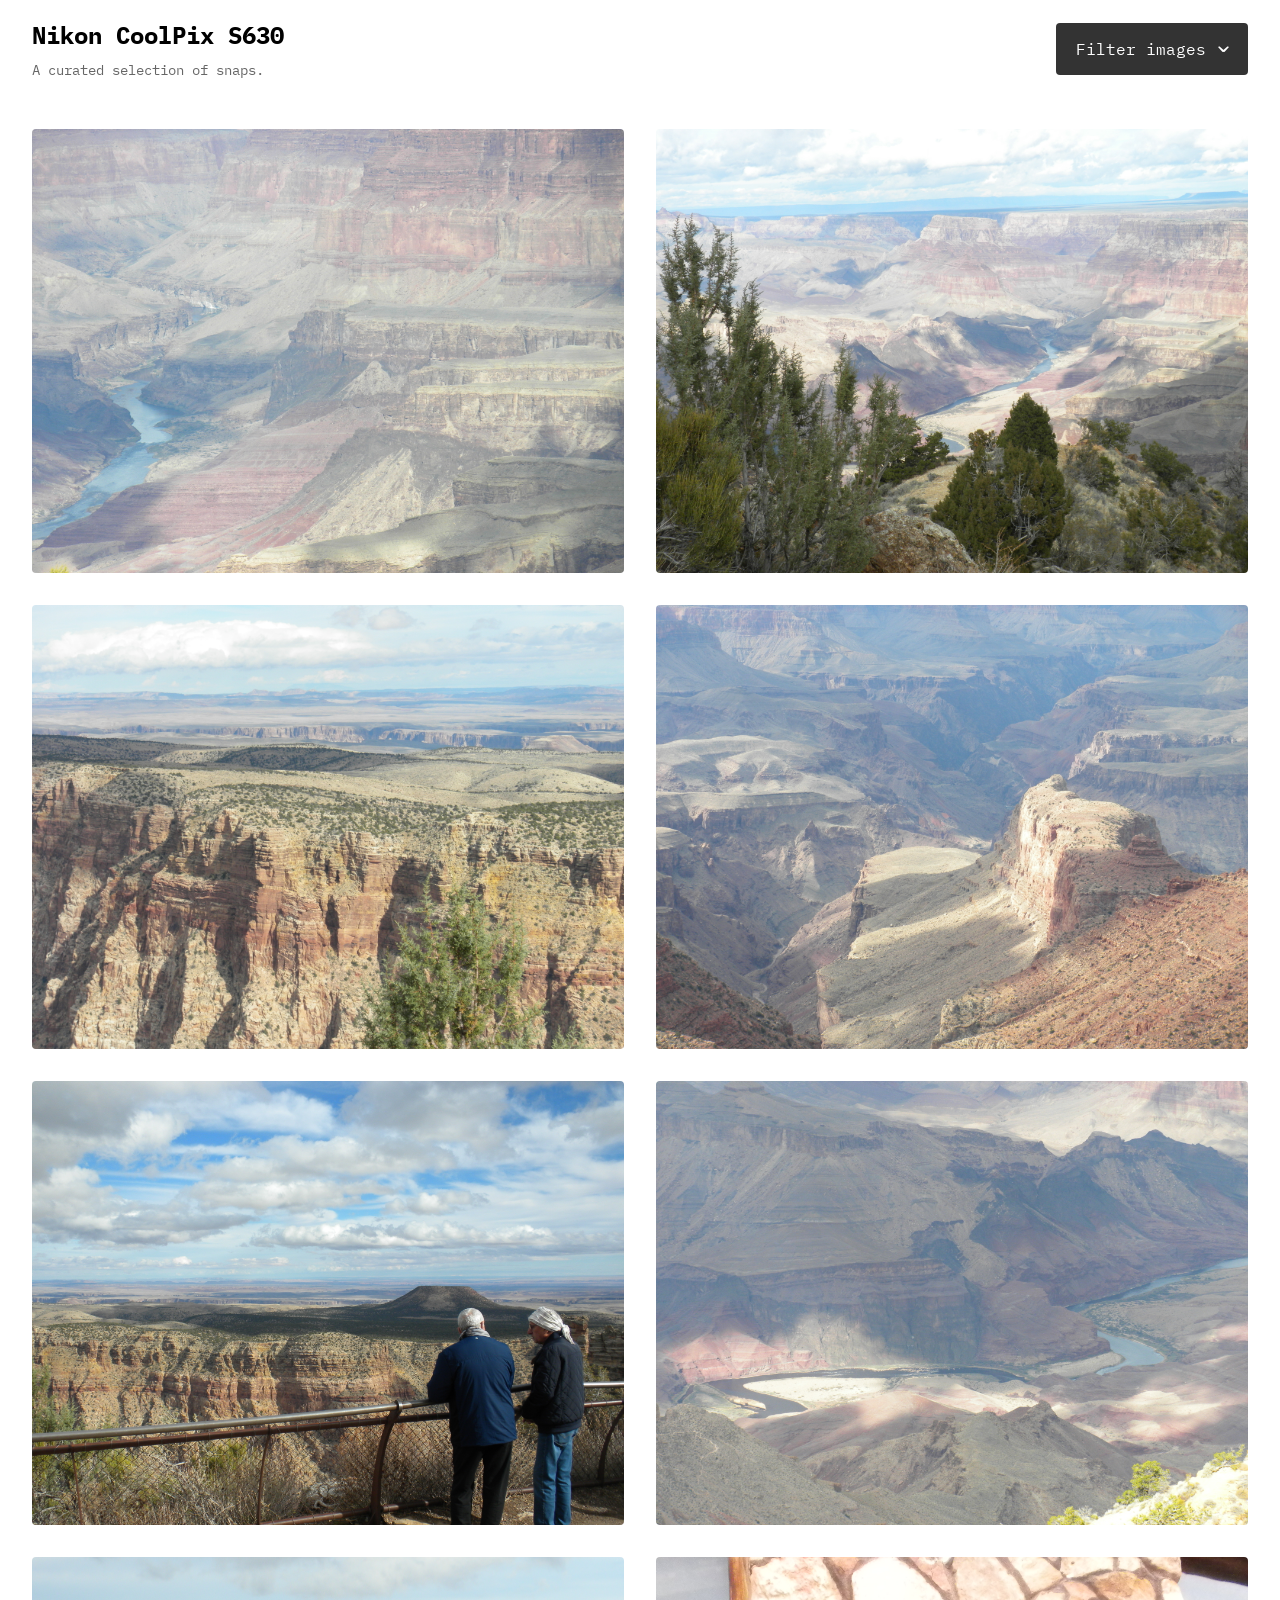
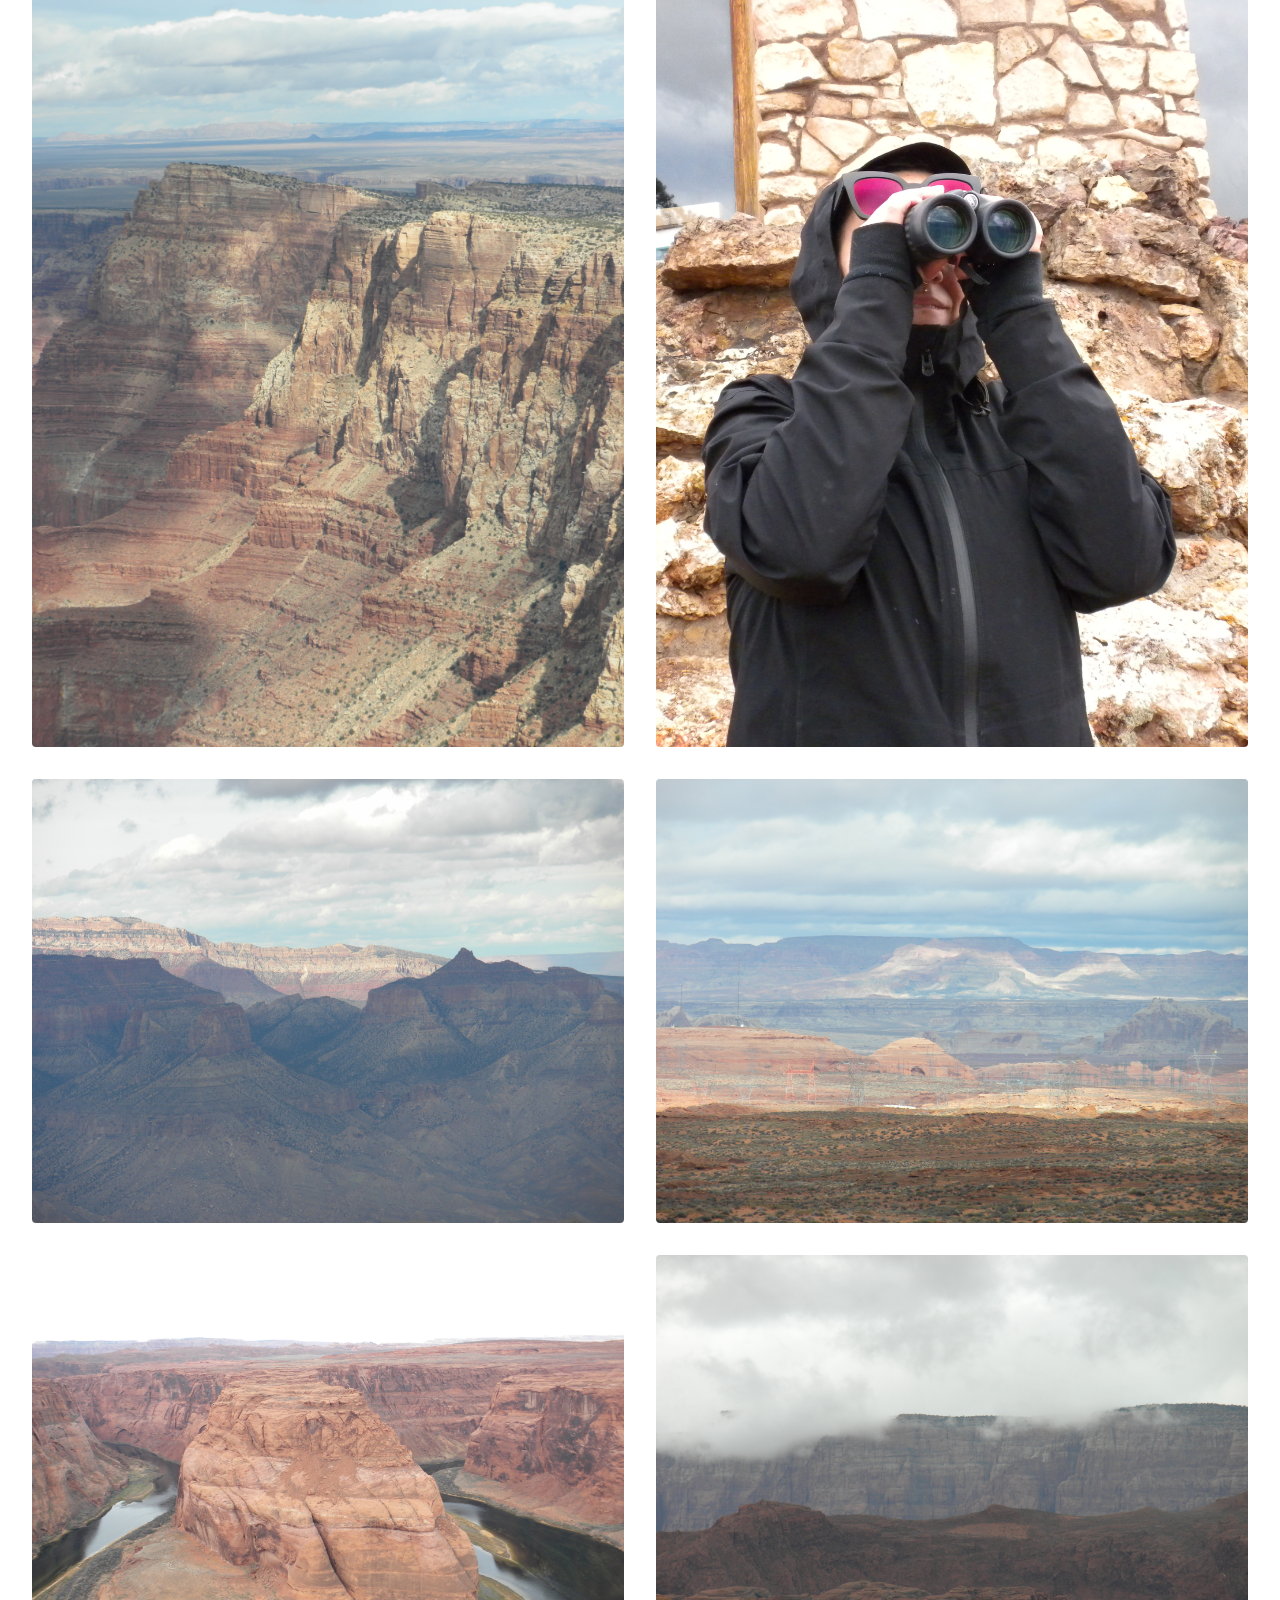
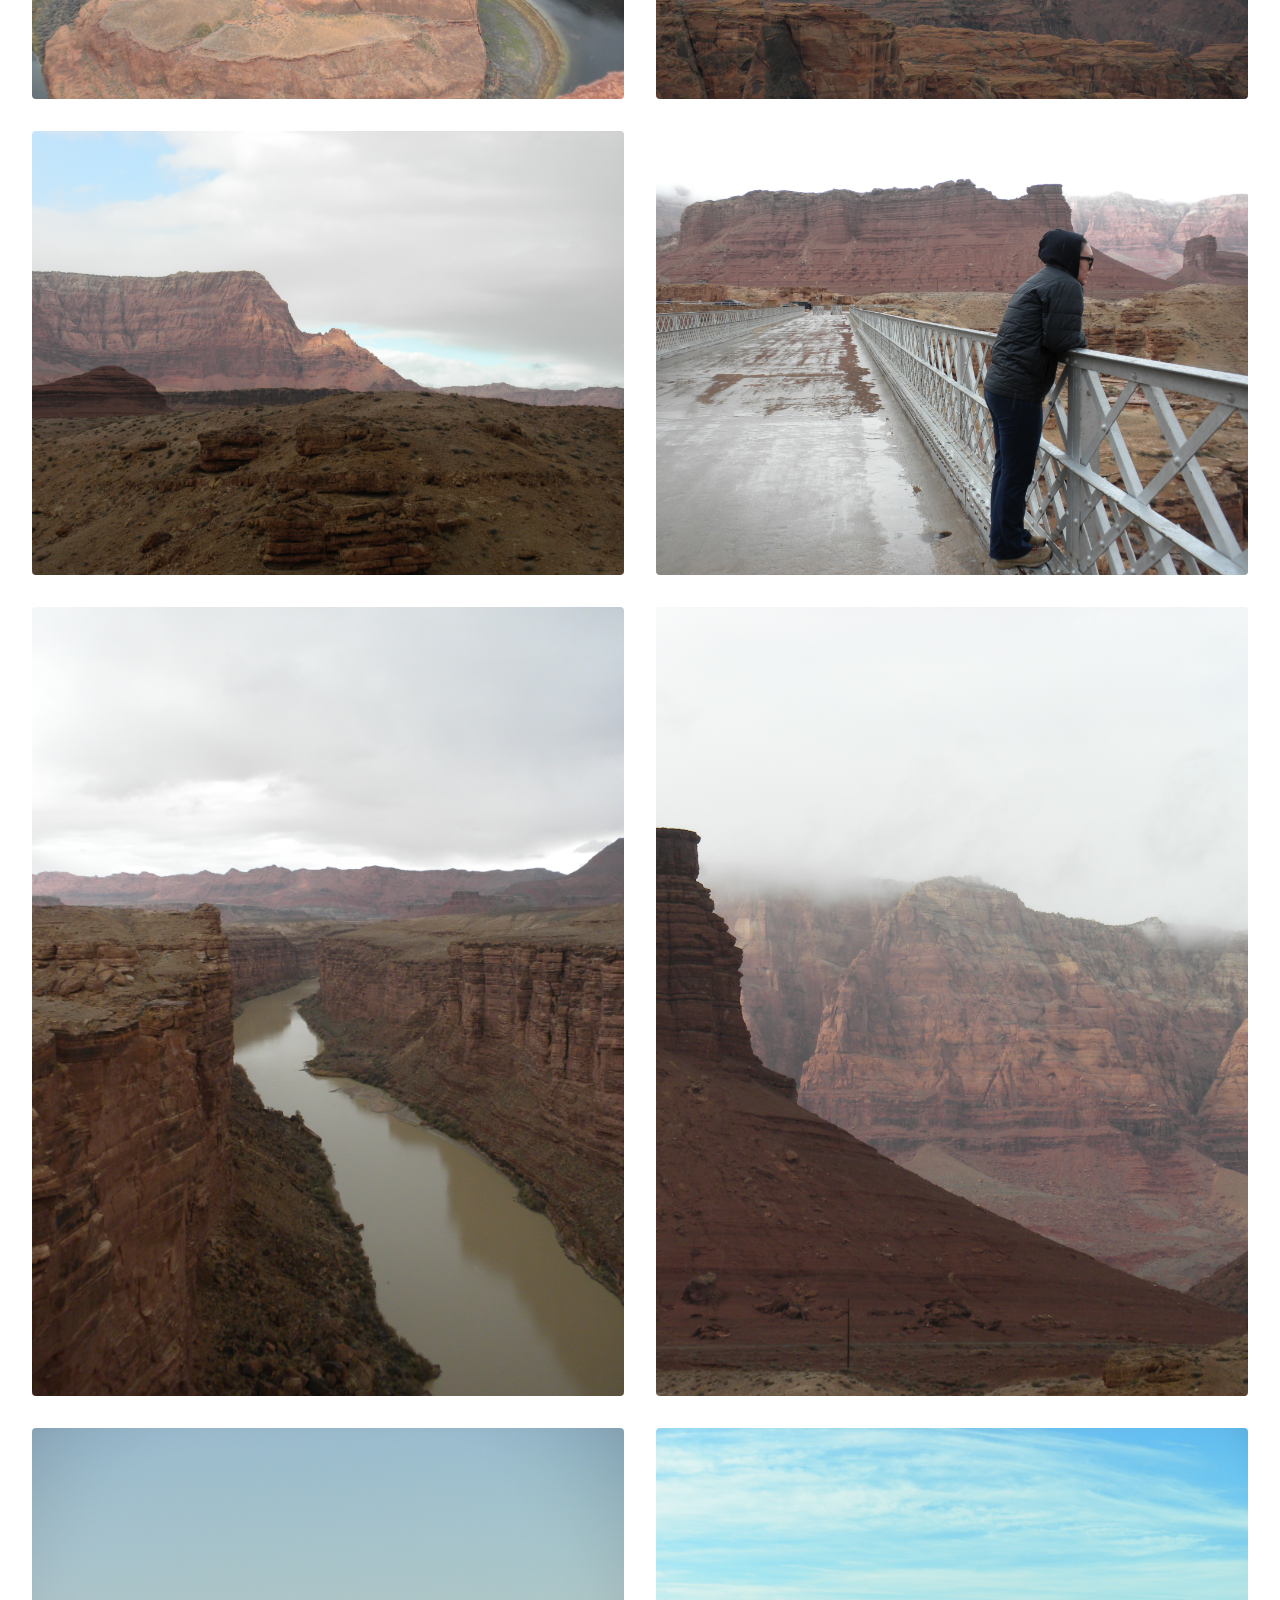
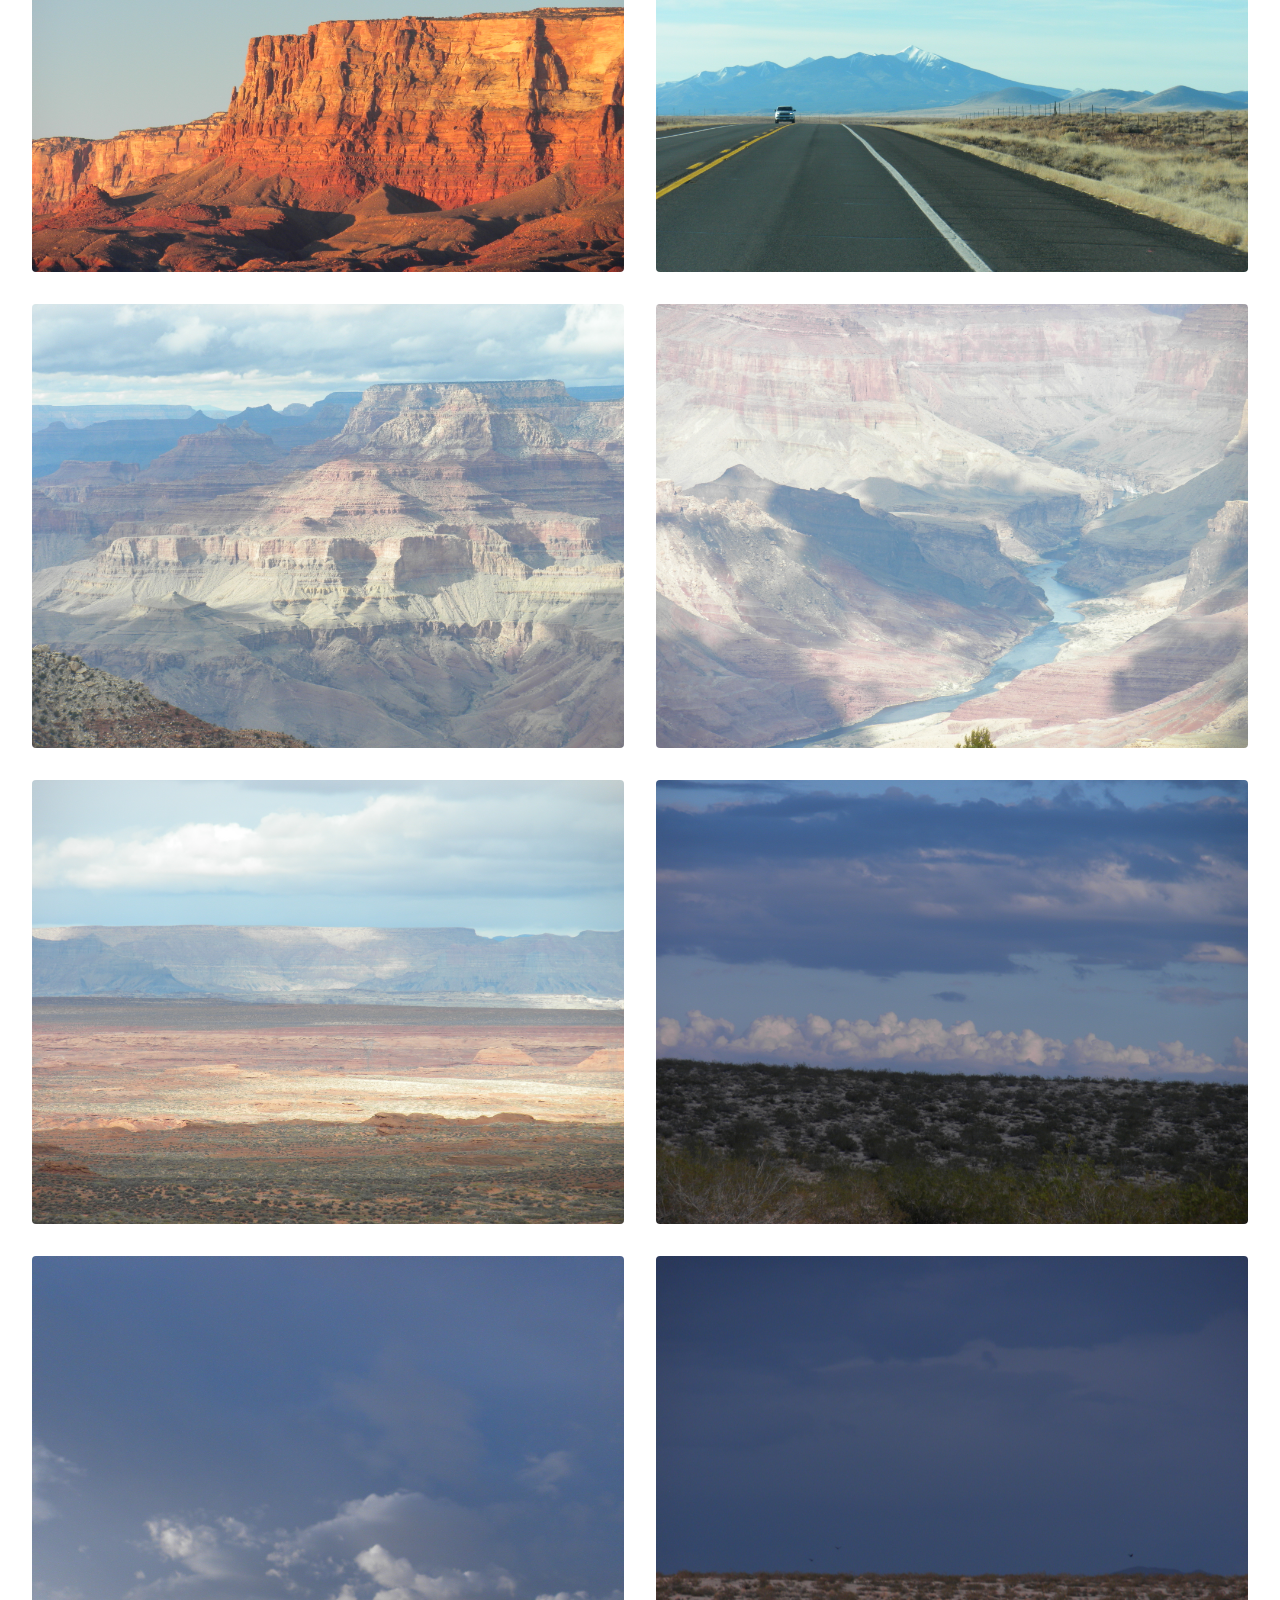
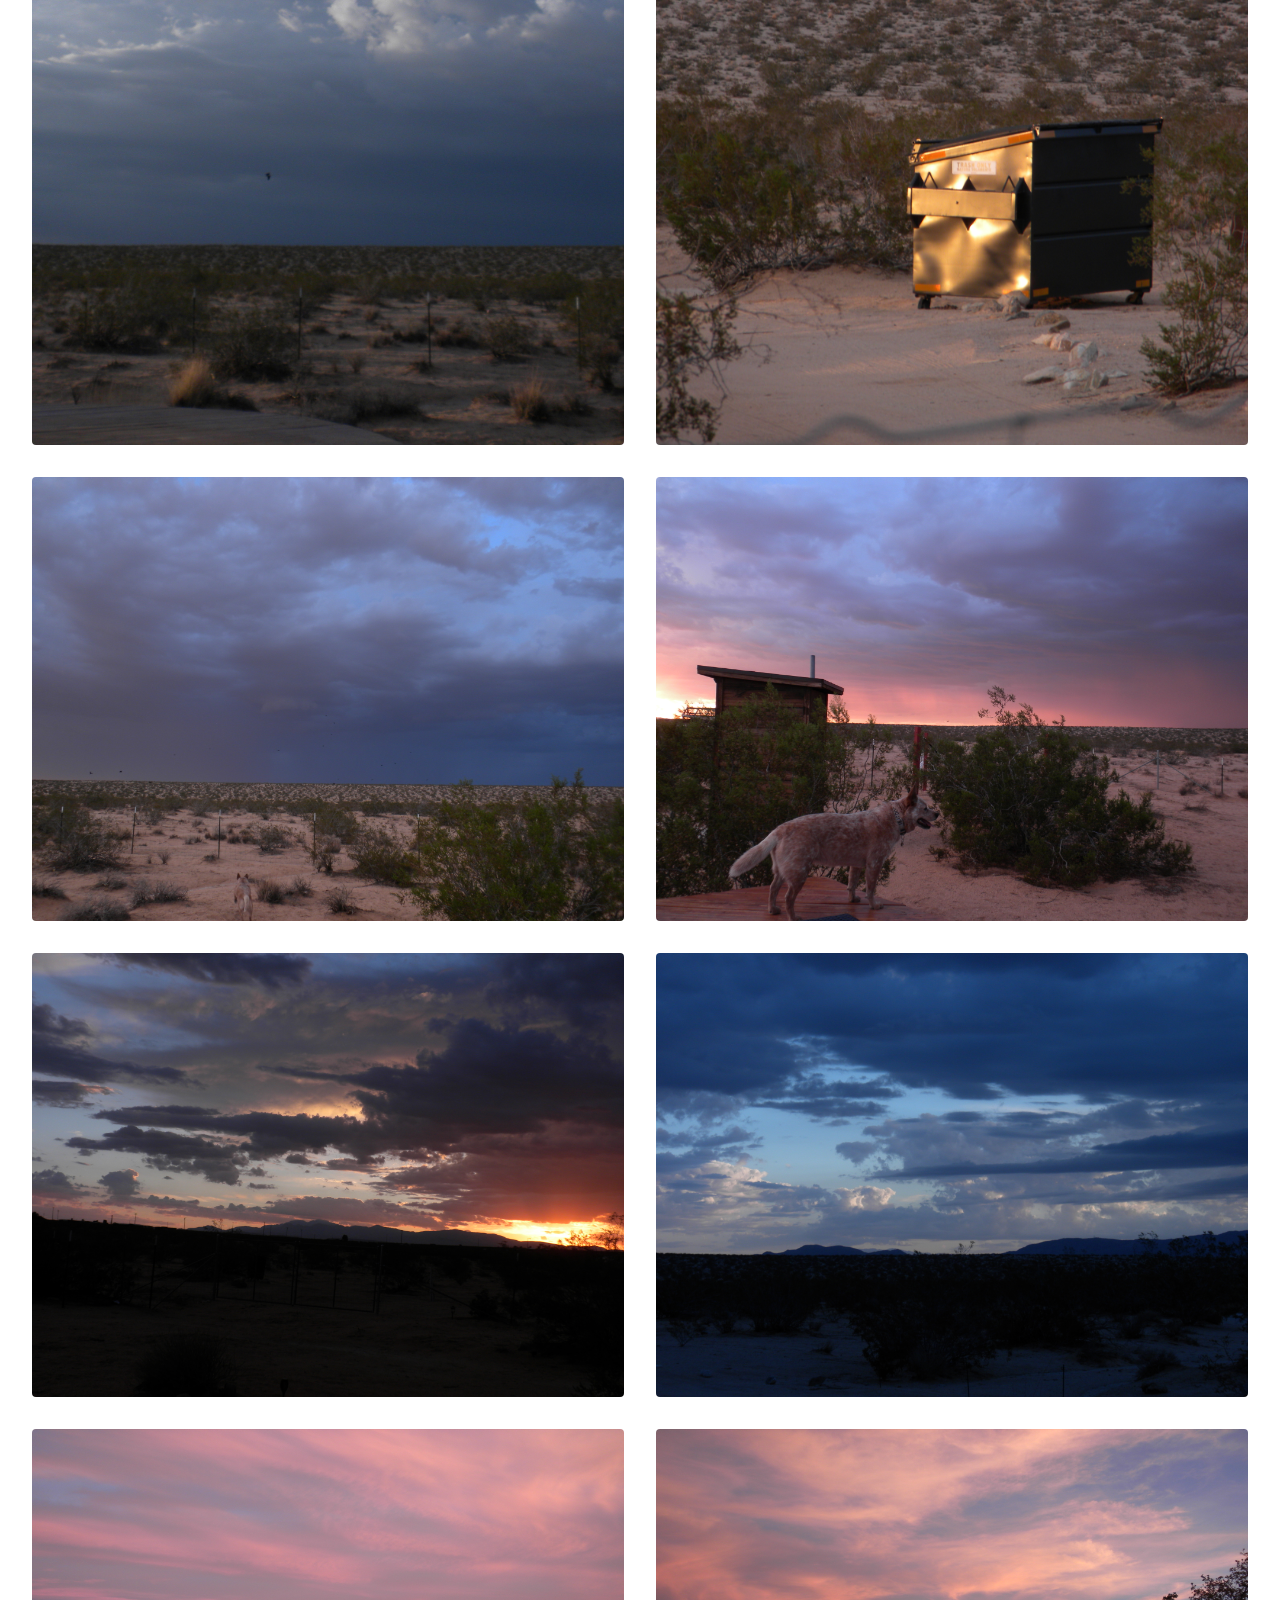
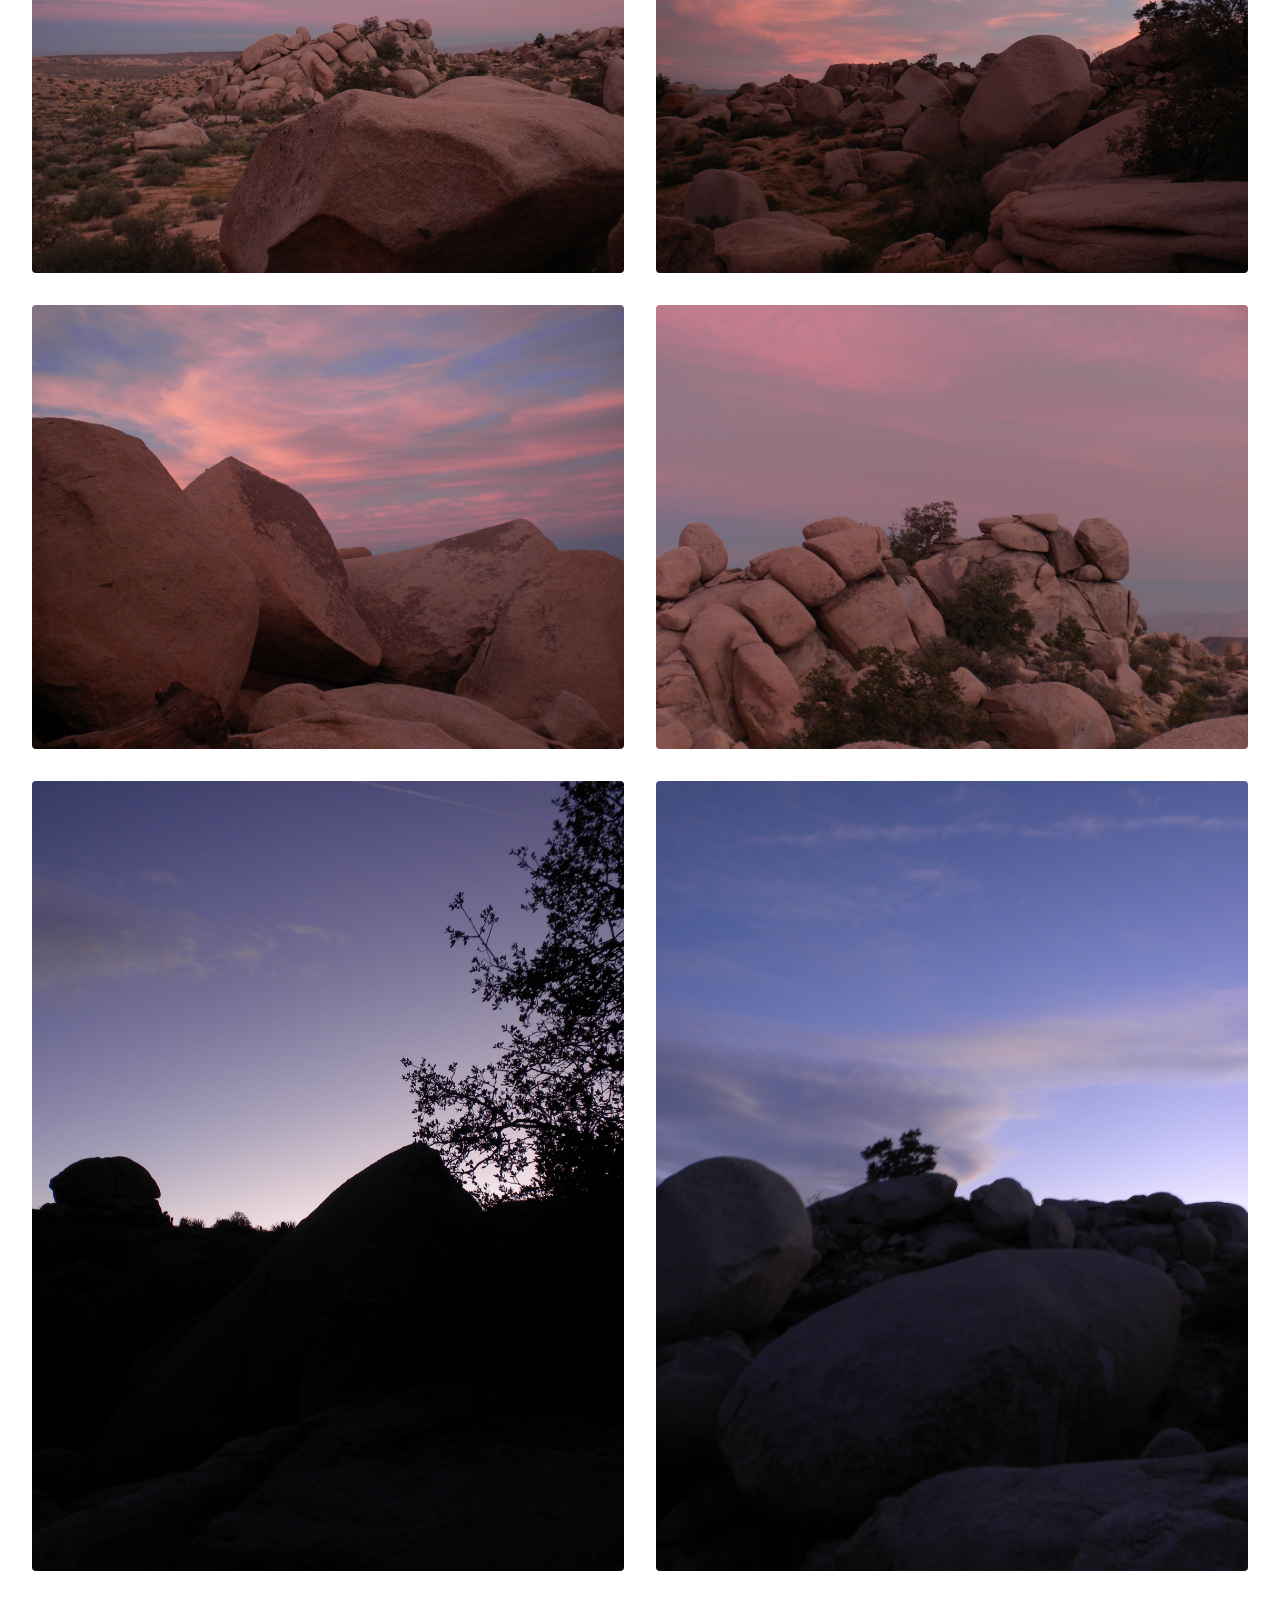
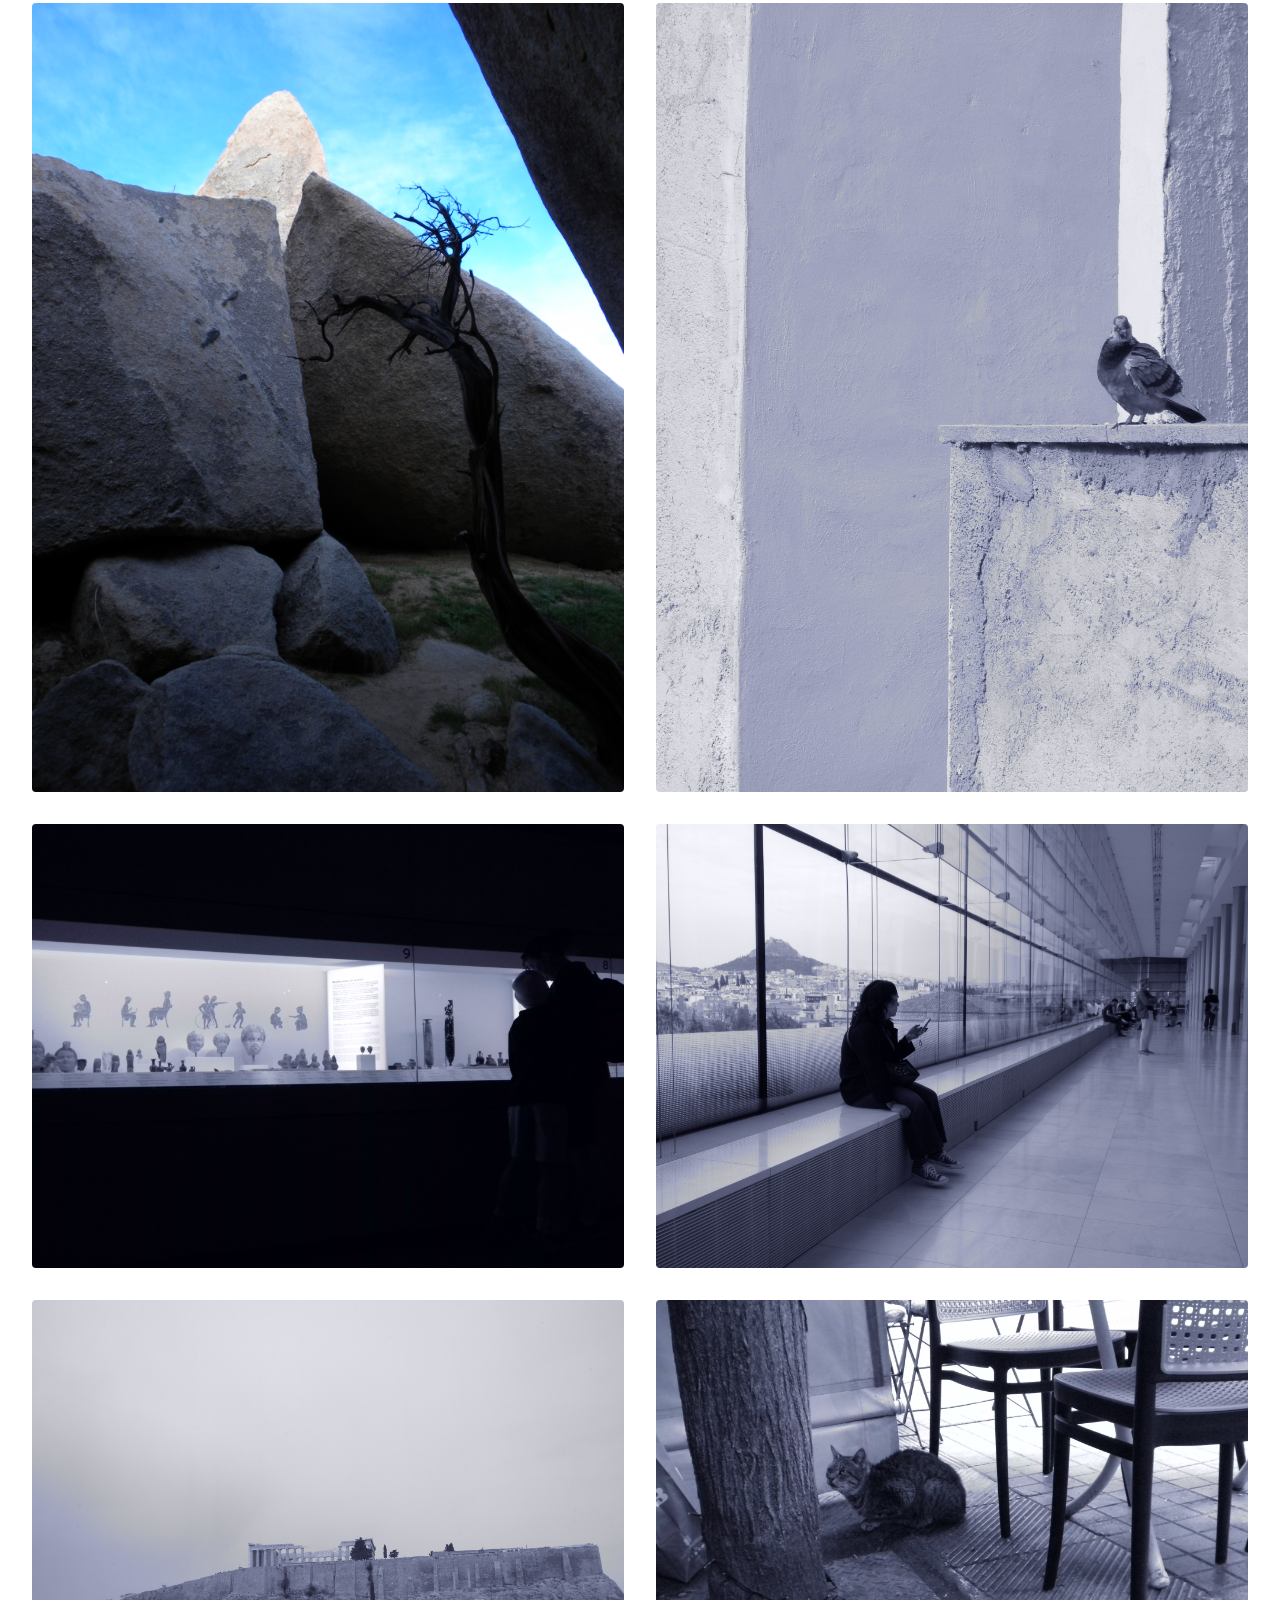
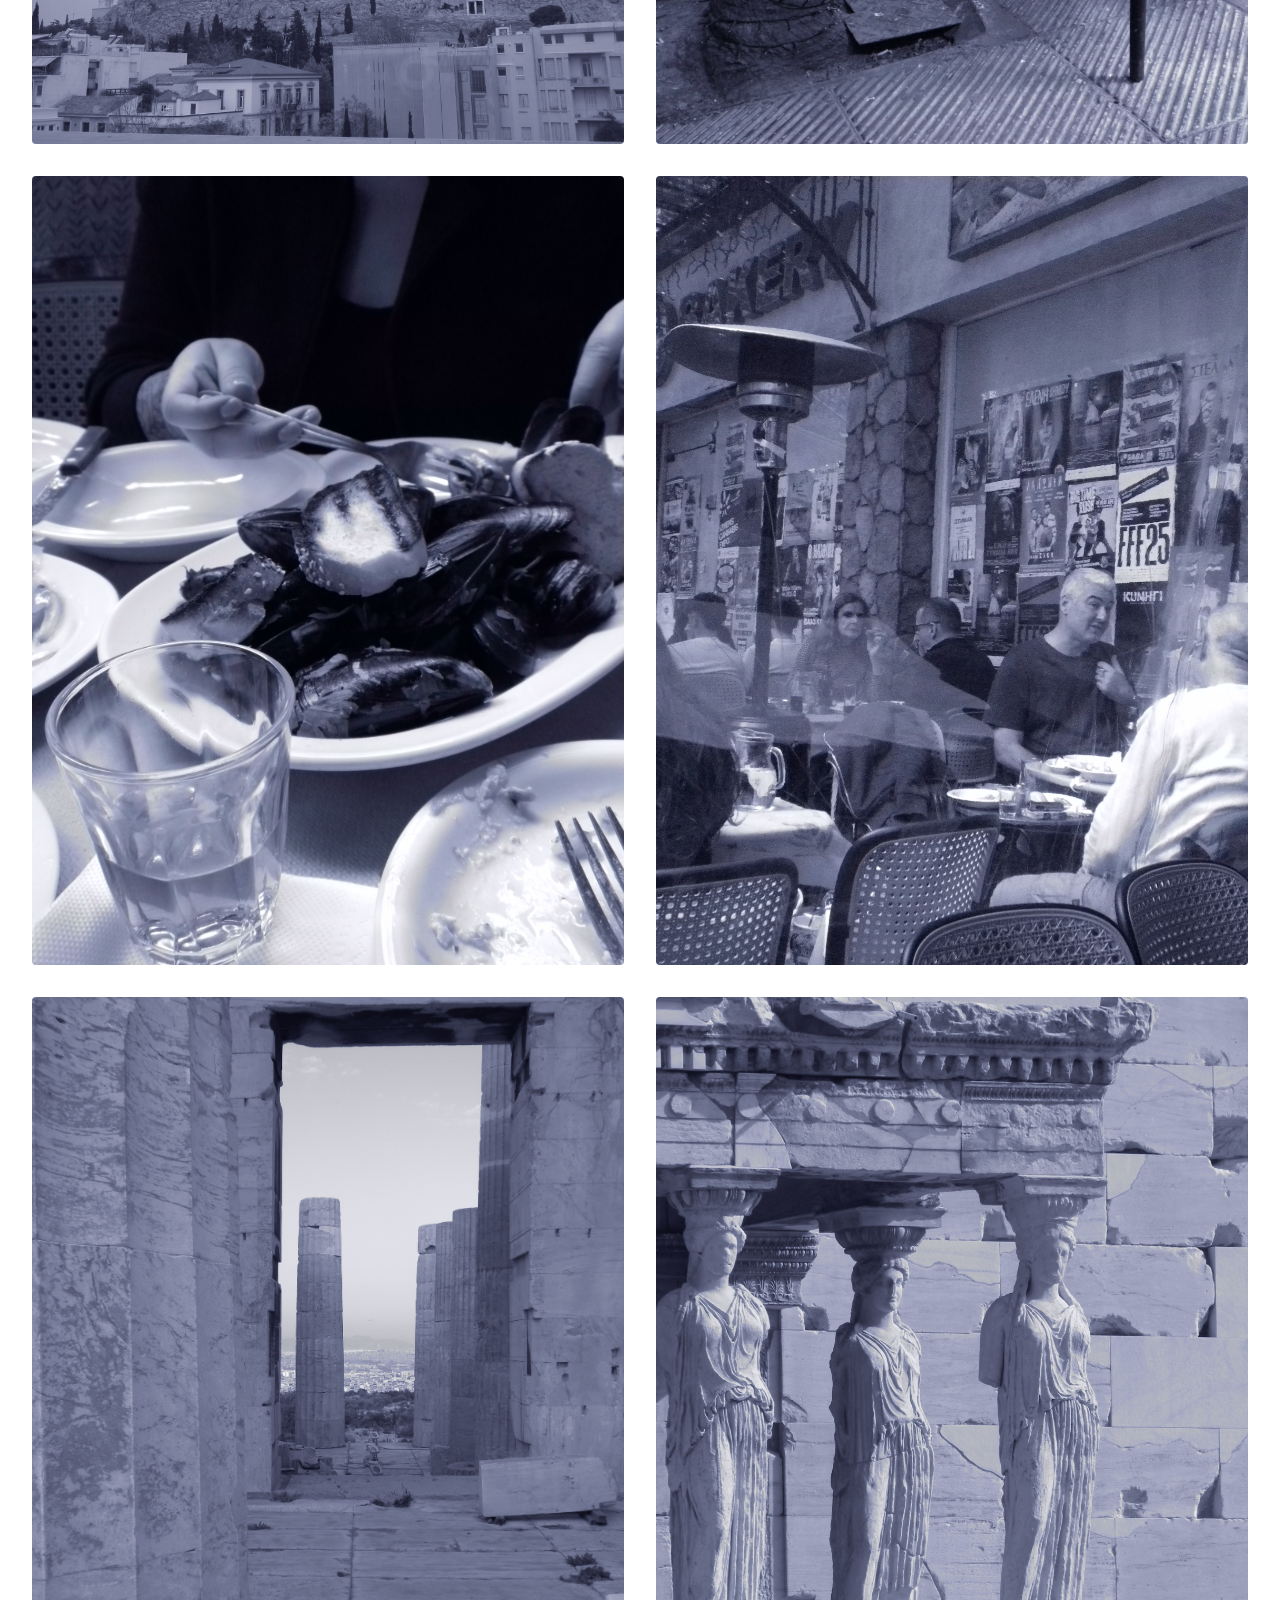
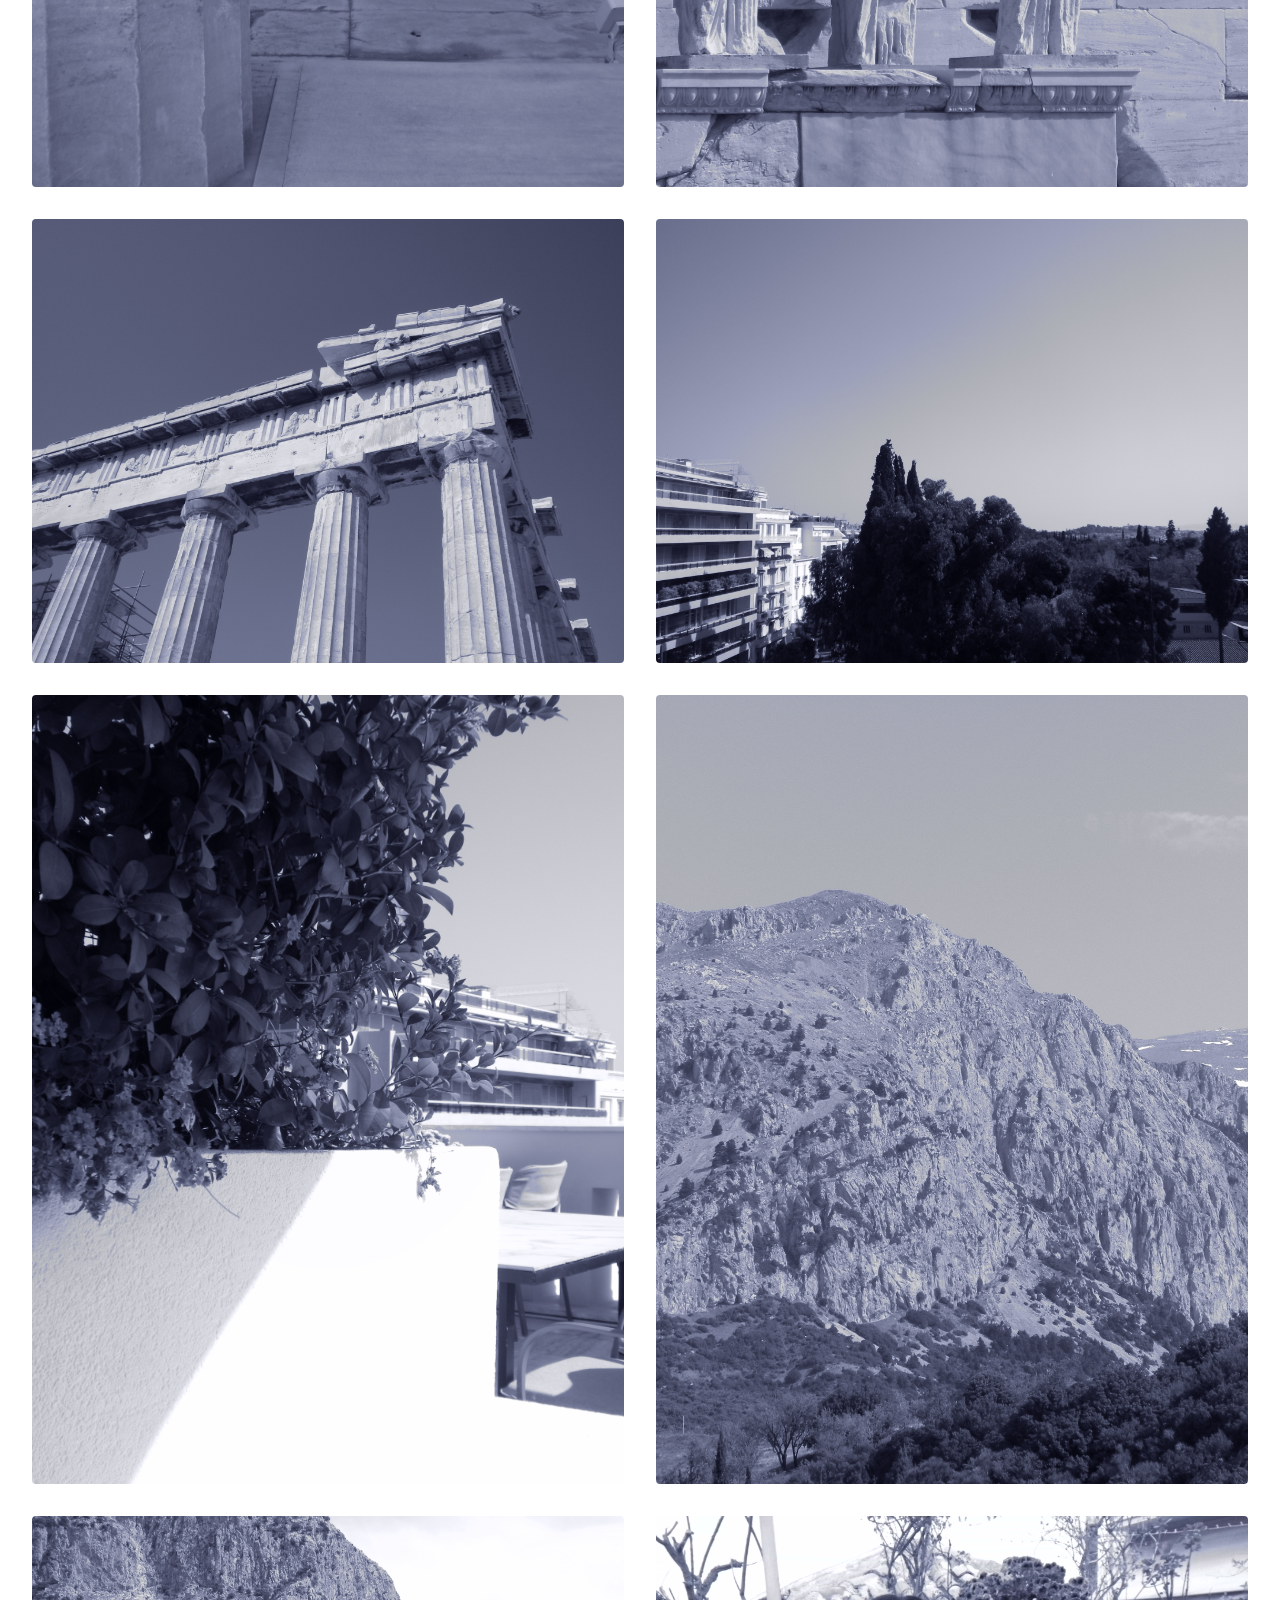
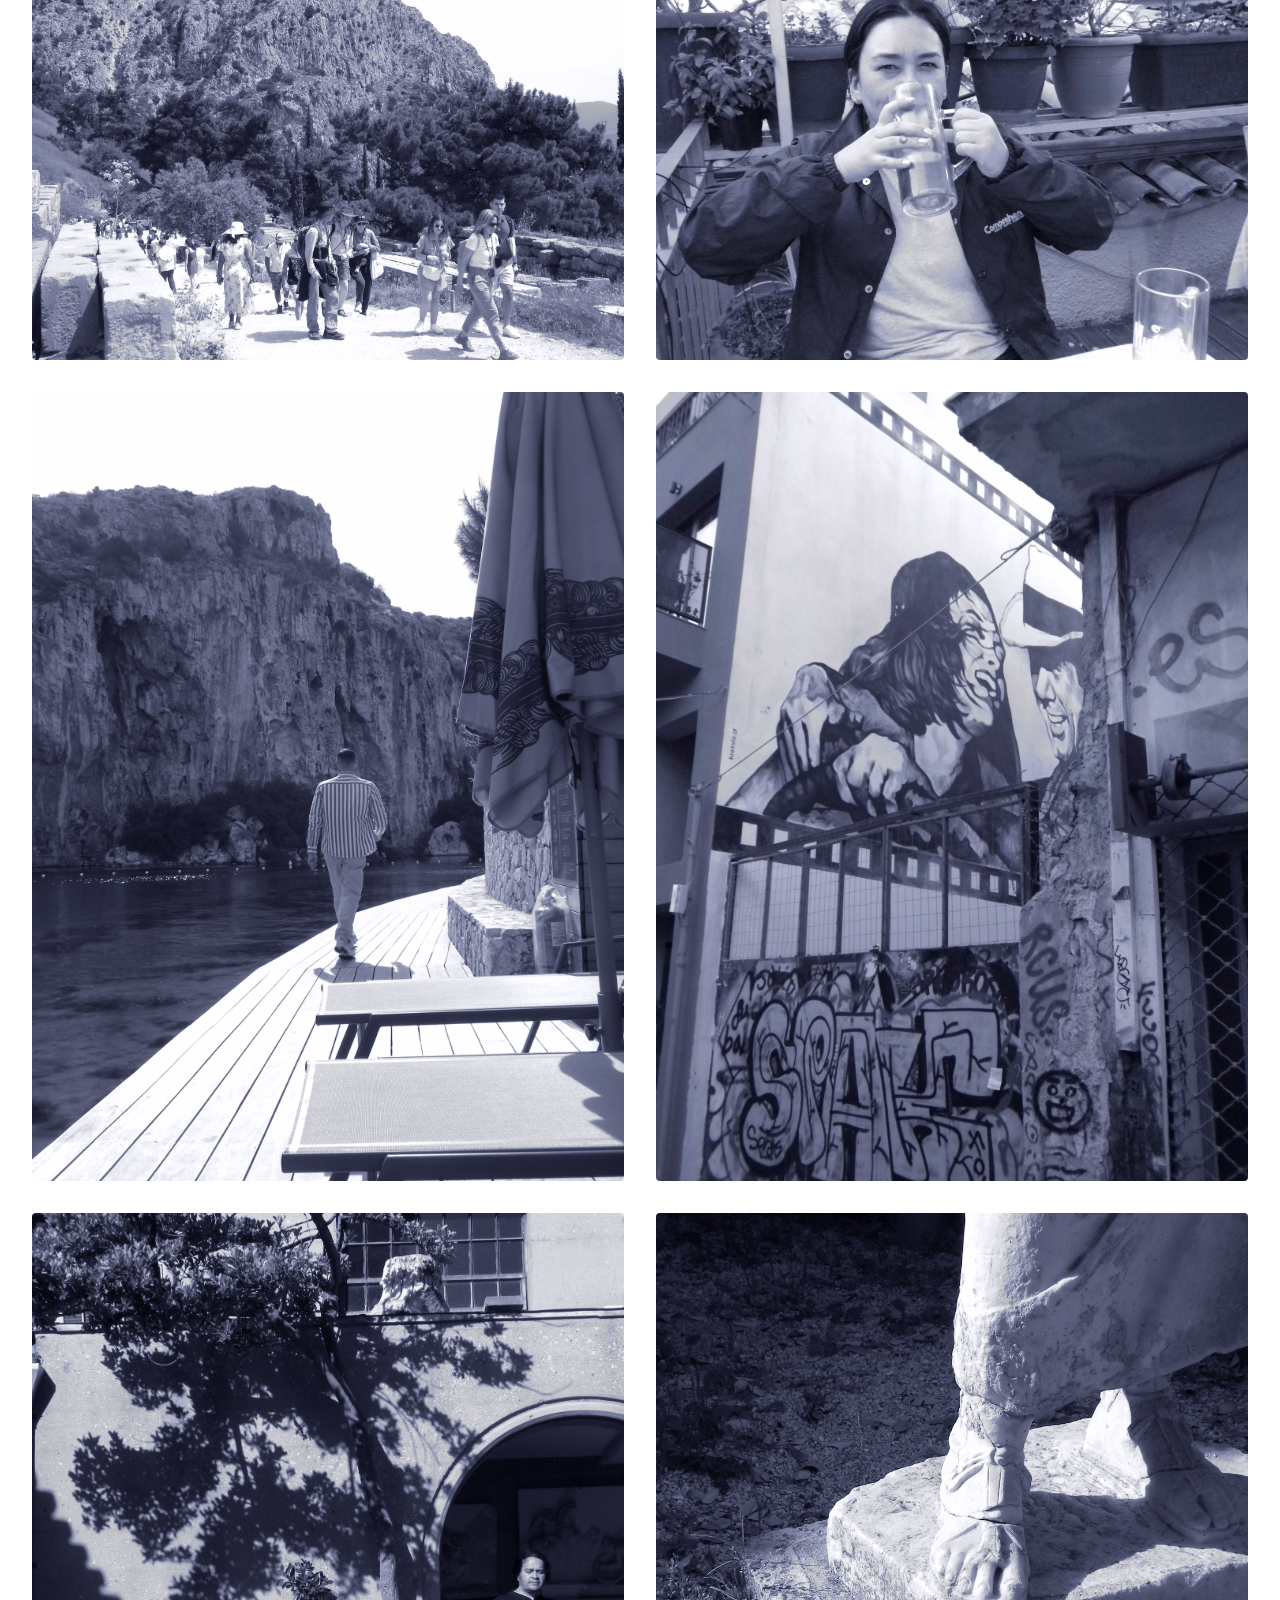
==== commit 08946375: "Add camera favicon and loading progress text update" ====
--- a/index.html
+++ b/index.html
@@ -3,8 +3,9 @@
 <head>
     <meta charset="UTF-8">
     <meta name="viewport" content="width=device-width, initial-scale=1.0">
-    <meta name="description" content="A simple HTML and CSS project">
+    <meta name="description" content="Selections from the Nikon Coolpix S630 by SC Battershell">
     <title>Selections from the Nikon Coolpix S630 | Gallery</title>
+    <link rel="icon" href="data:image/svg+xml,<svg xmlns='http://www.w3.org/2000/svg' viewBox='0 0 100 100'><text y='0.9em' font-size='90'>📷</text></svg>">
     <link rel="preconnect" href="https://fonts.googleapis.com">
     <link rel="preconnect" href="https://fonts.gstatic.com" crossorigin>
     <link href="https://fonts.googleapis.com/css2?family=IBM+Plex+Mono:ital,wght@0,100;0,200;0,300;0,400;0,500;0,600;0,700;1,100;1,200;1,300;1,400;1,500;1,600;1,700&display=swap" rel="stylesheet">
@@ -14,7 +15,7 @@
     <!-- Loading spinner -->
     <div class="loading-overlay">
         <div class="spinner"></div>
-        <p>Loading gallery...</p>
+        <p id="loading-text">Loading gallery...</p>
     </div>
     
     <header>
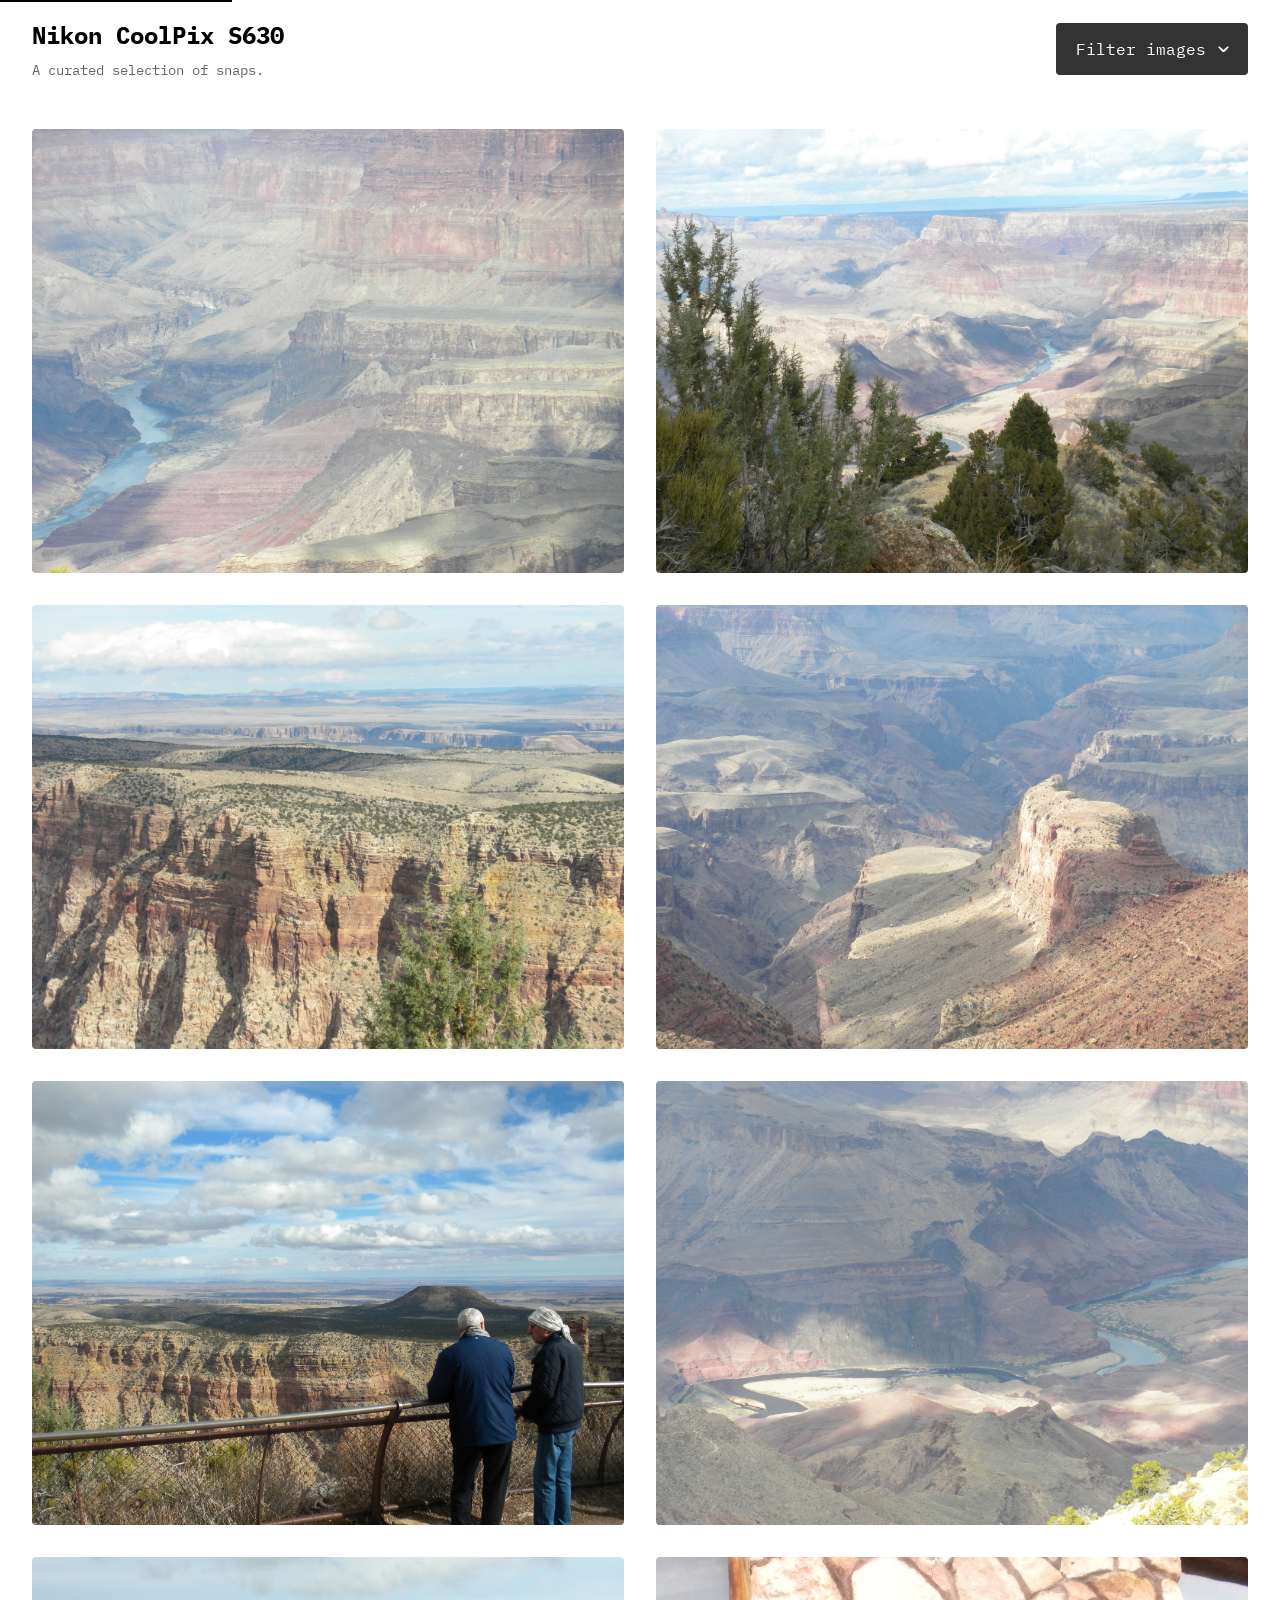
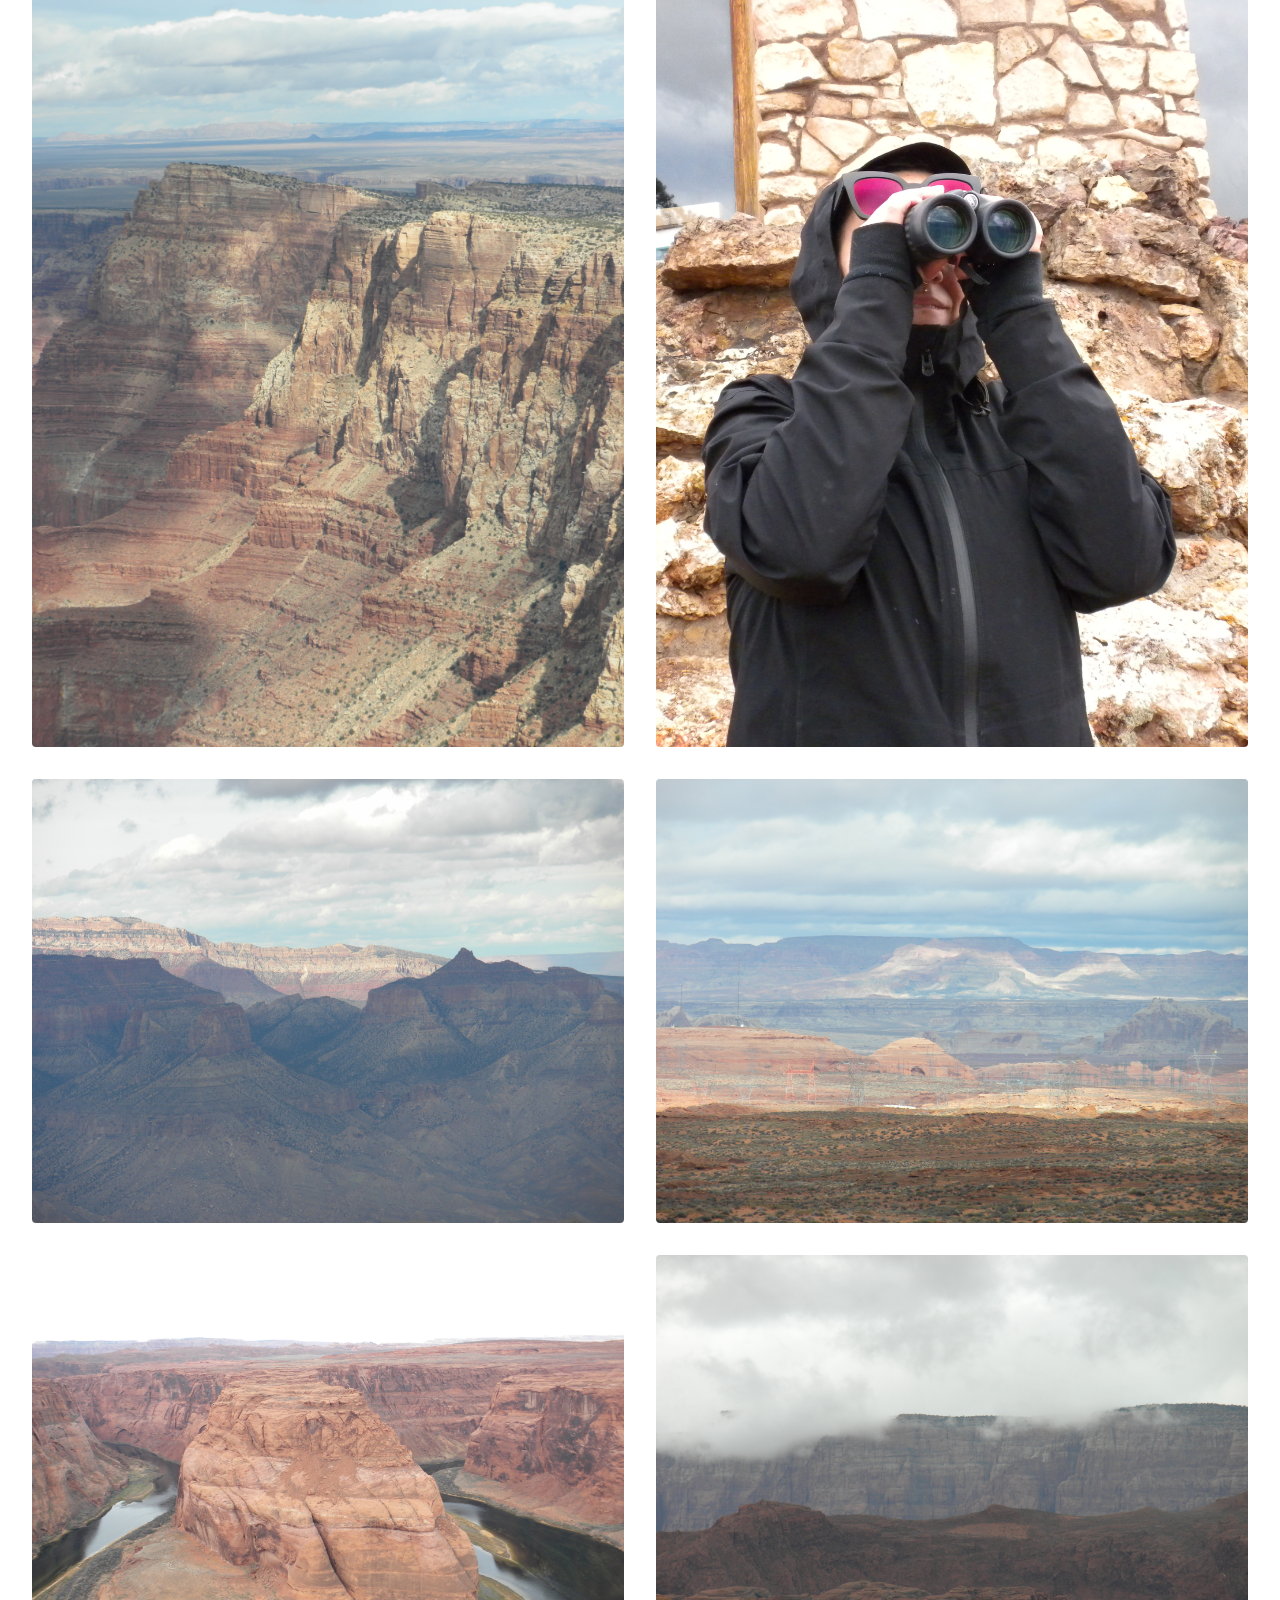
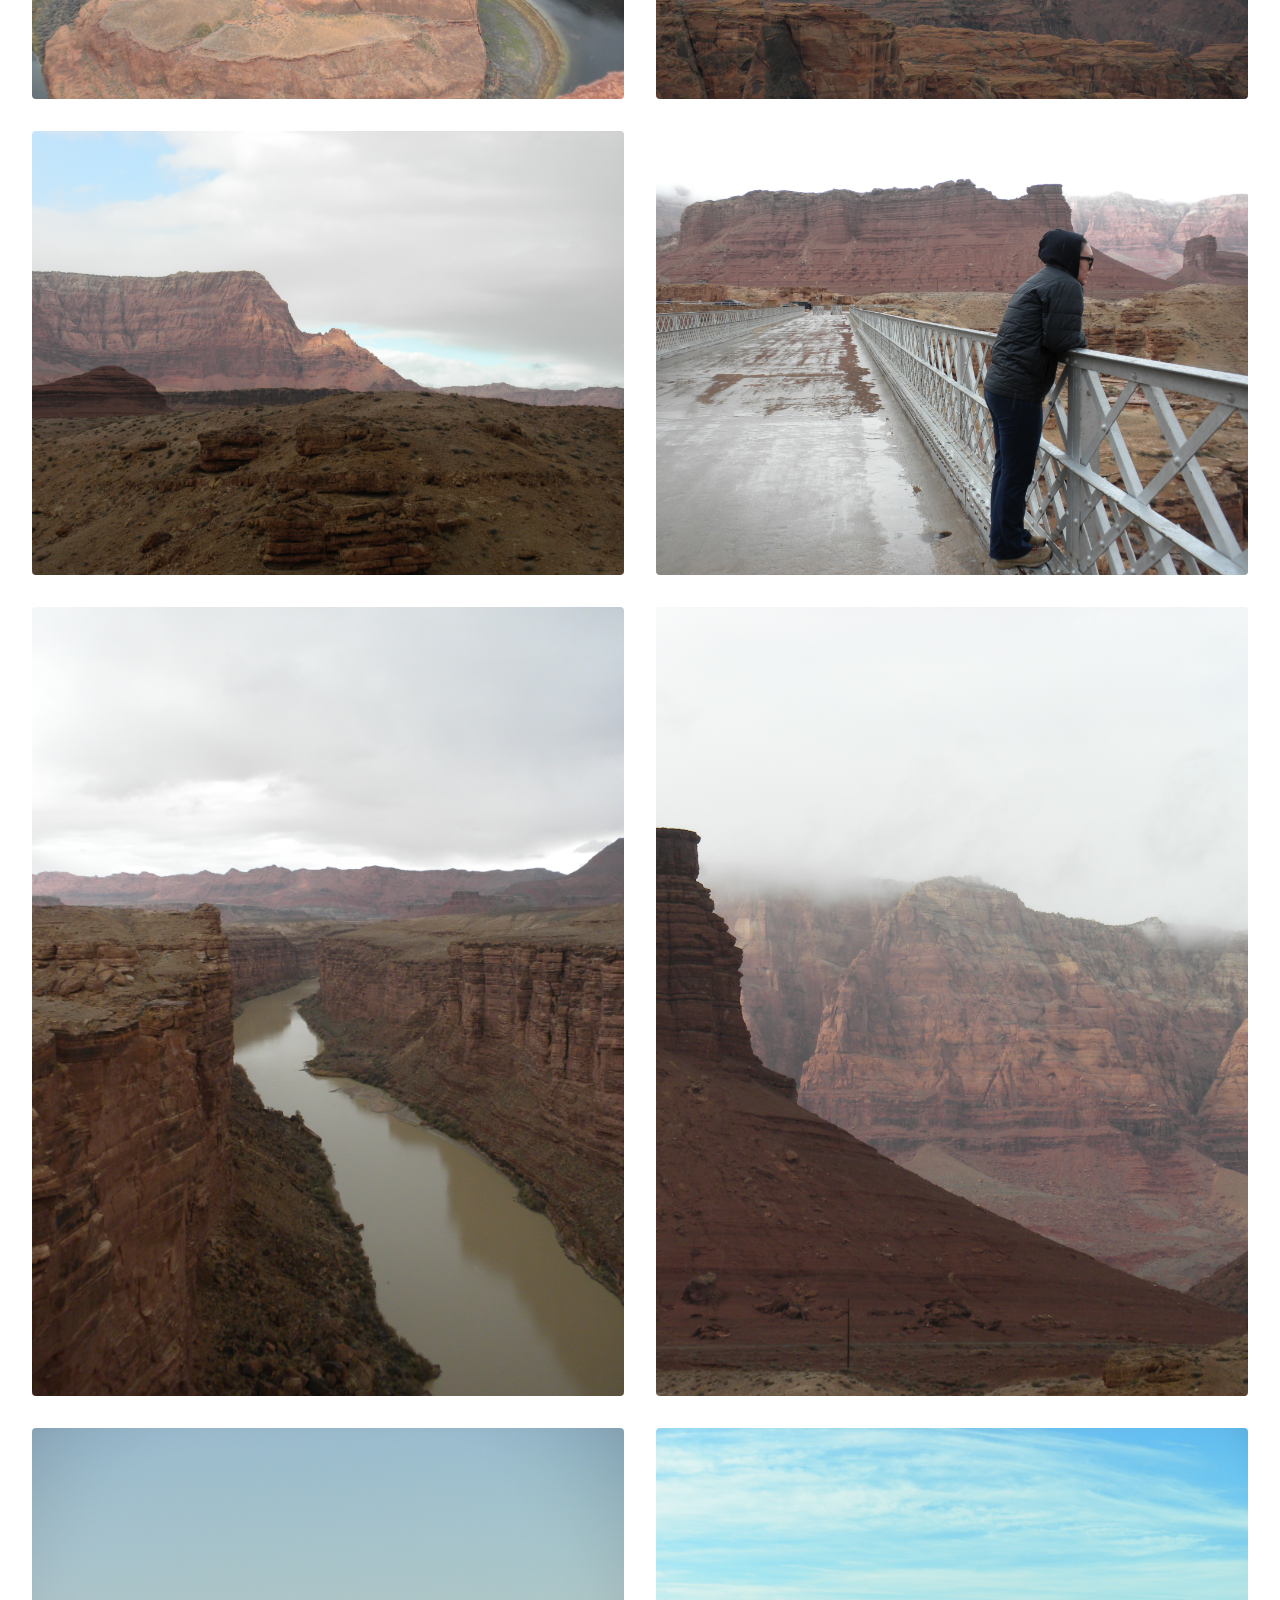
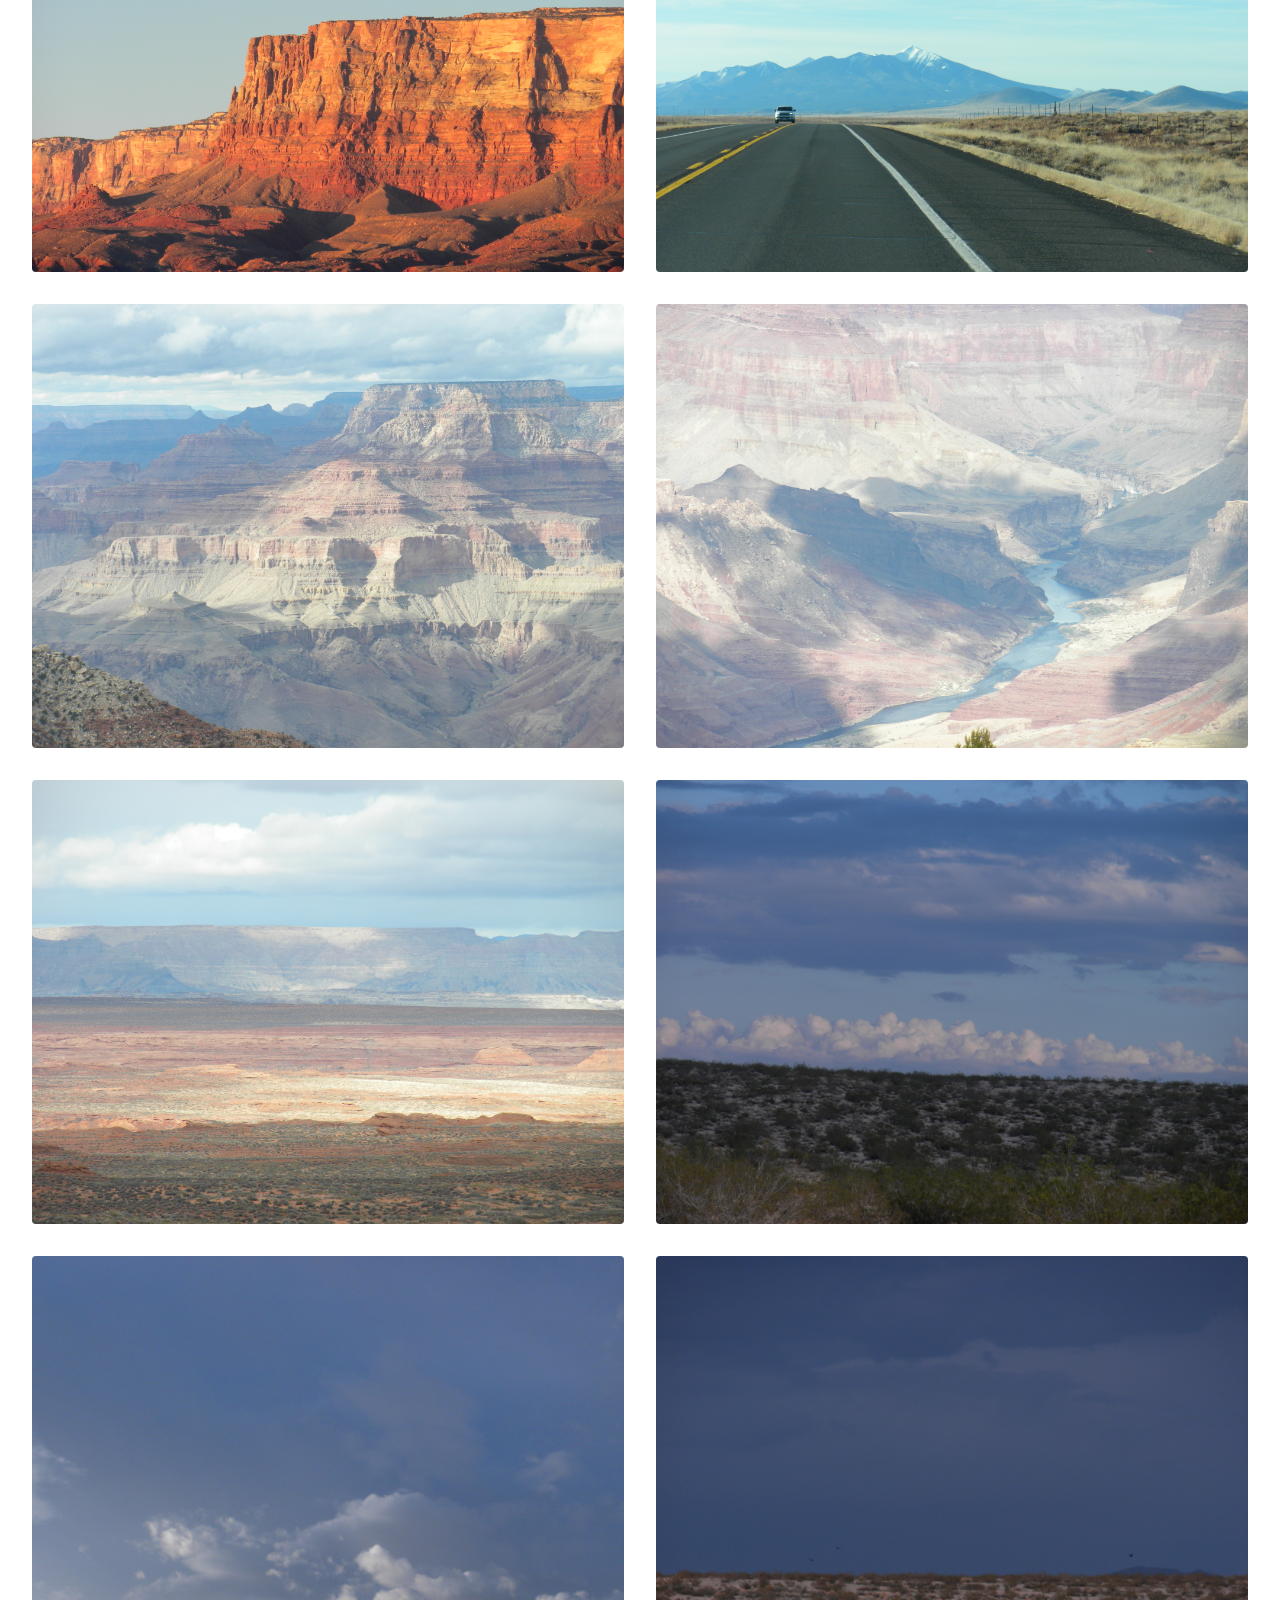
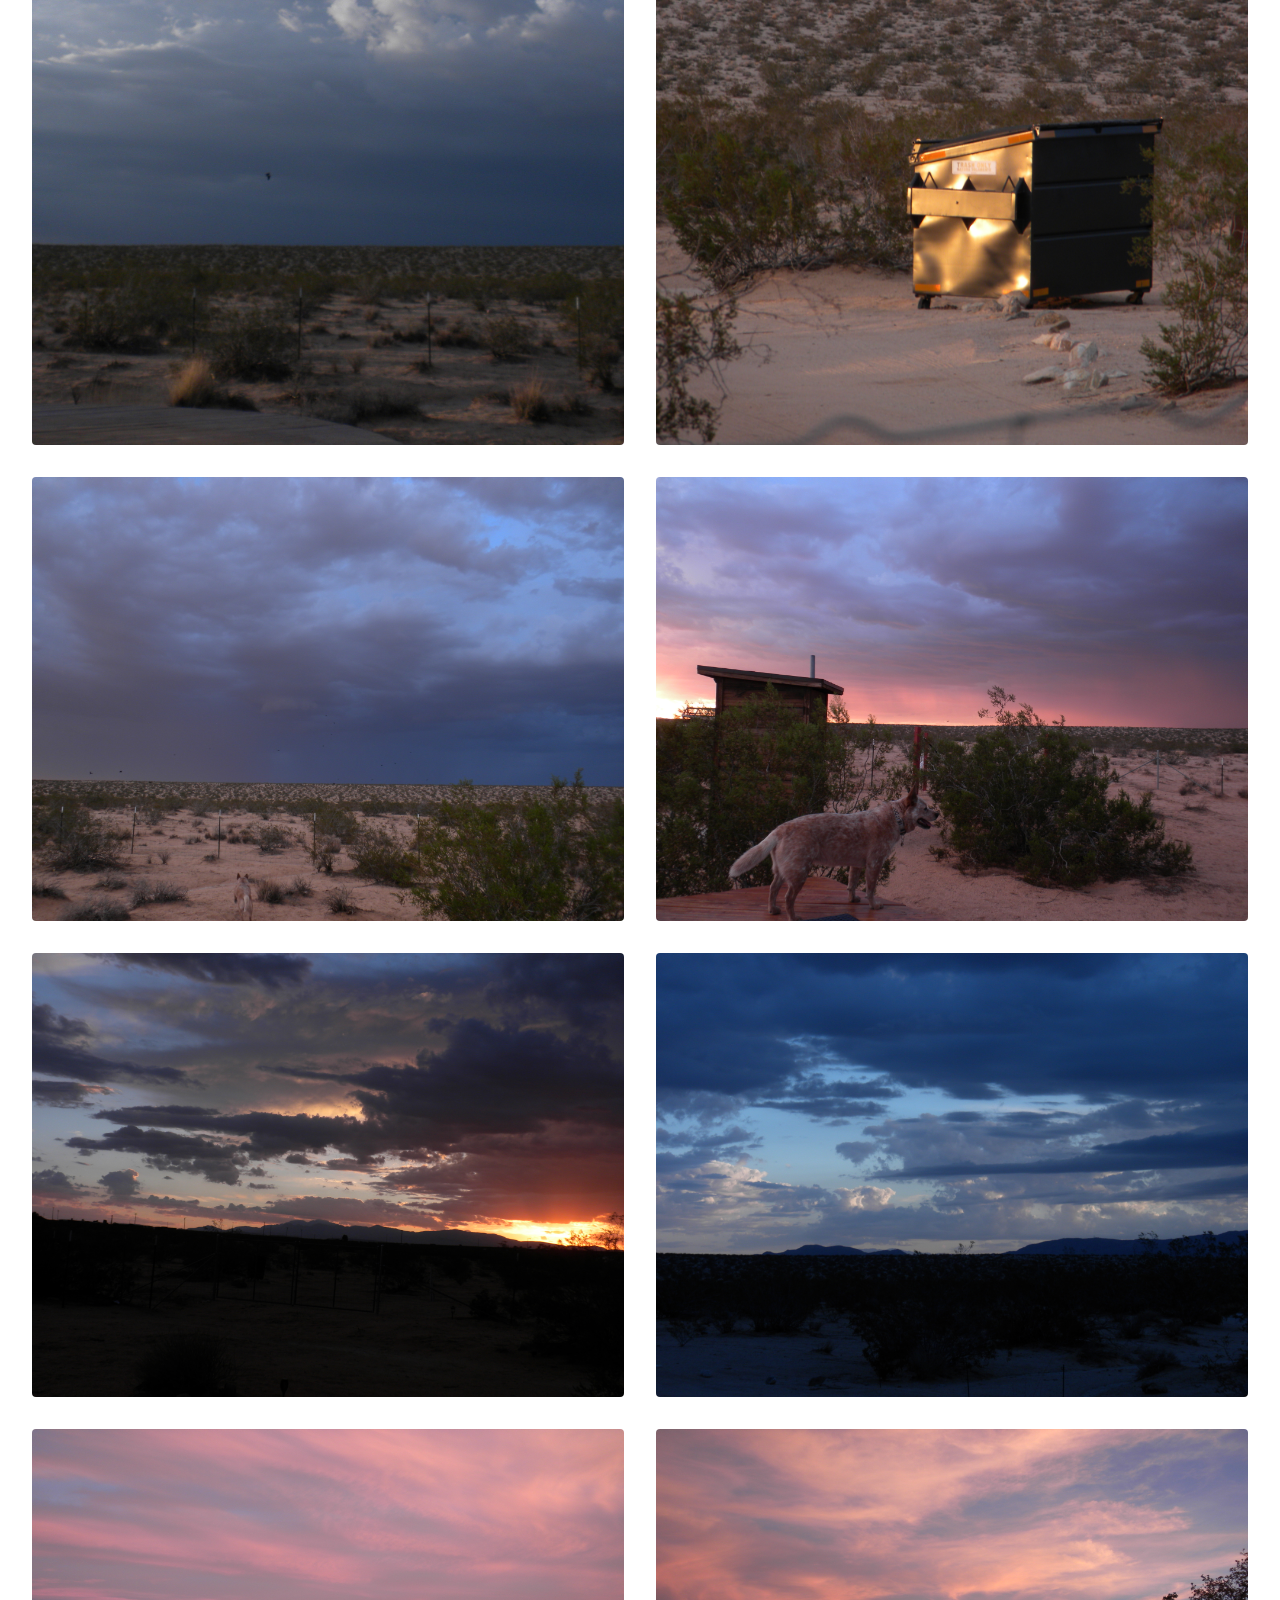
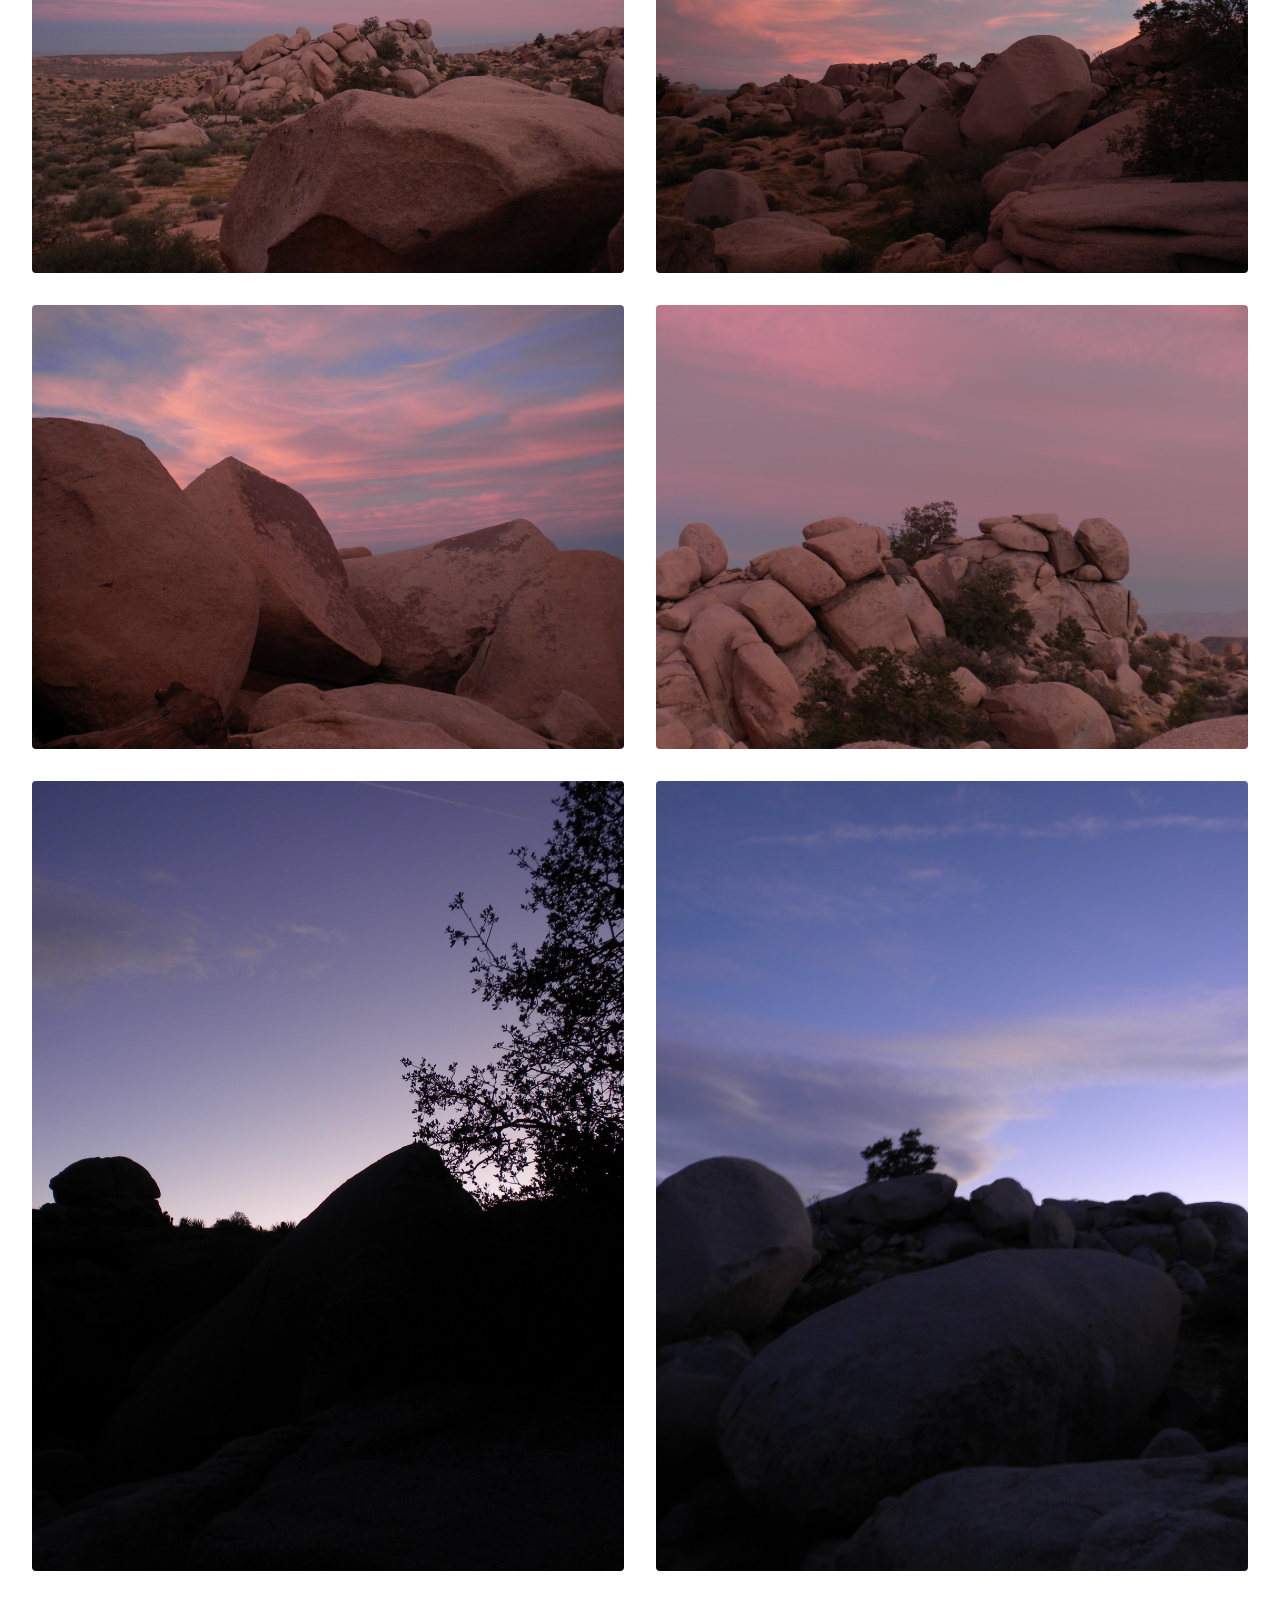
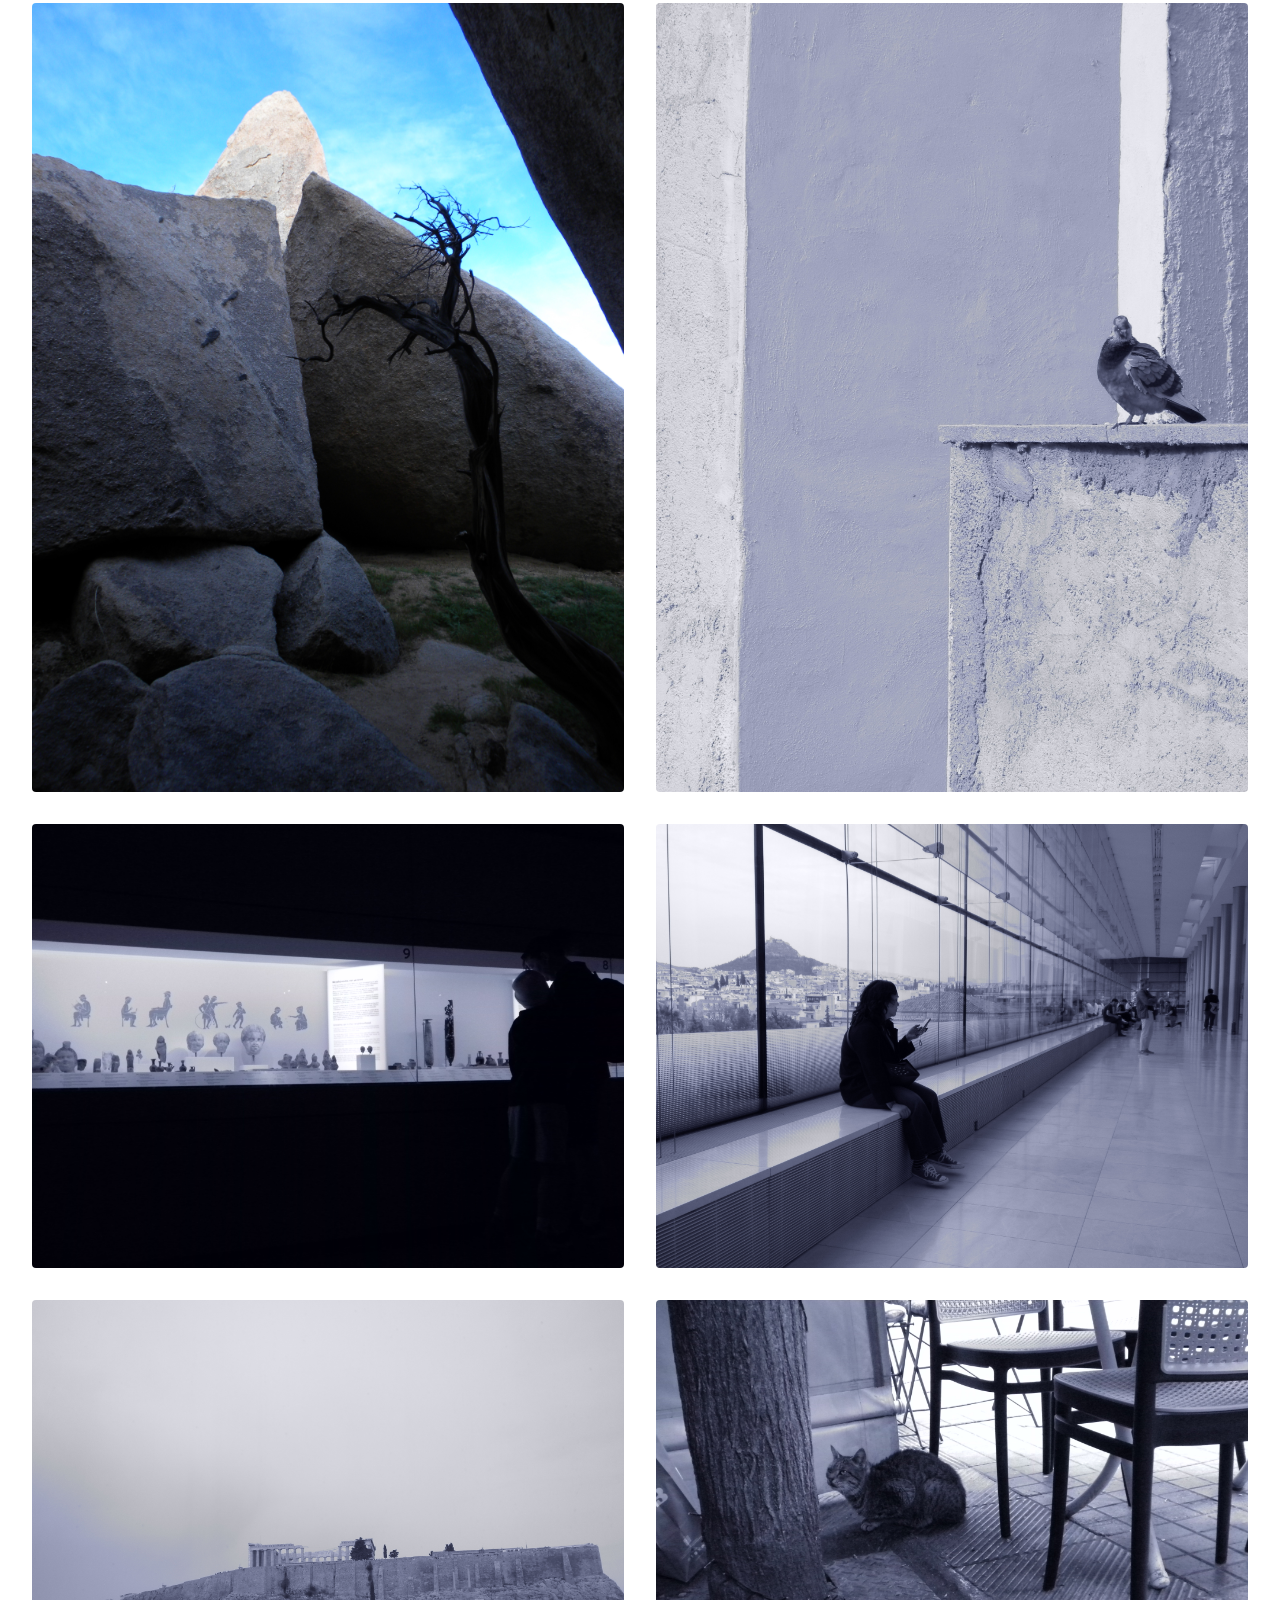
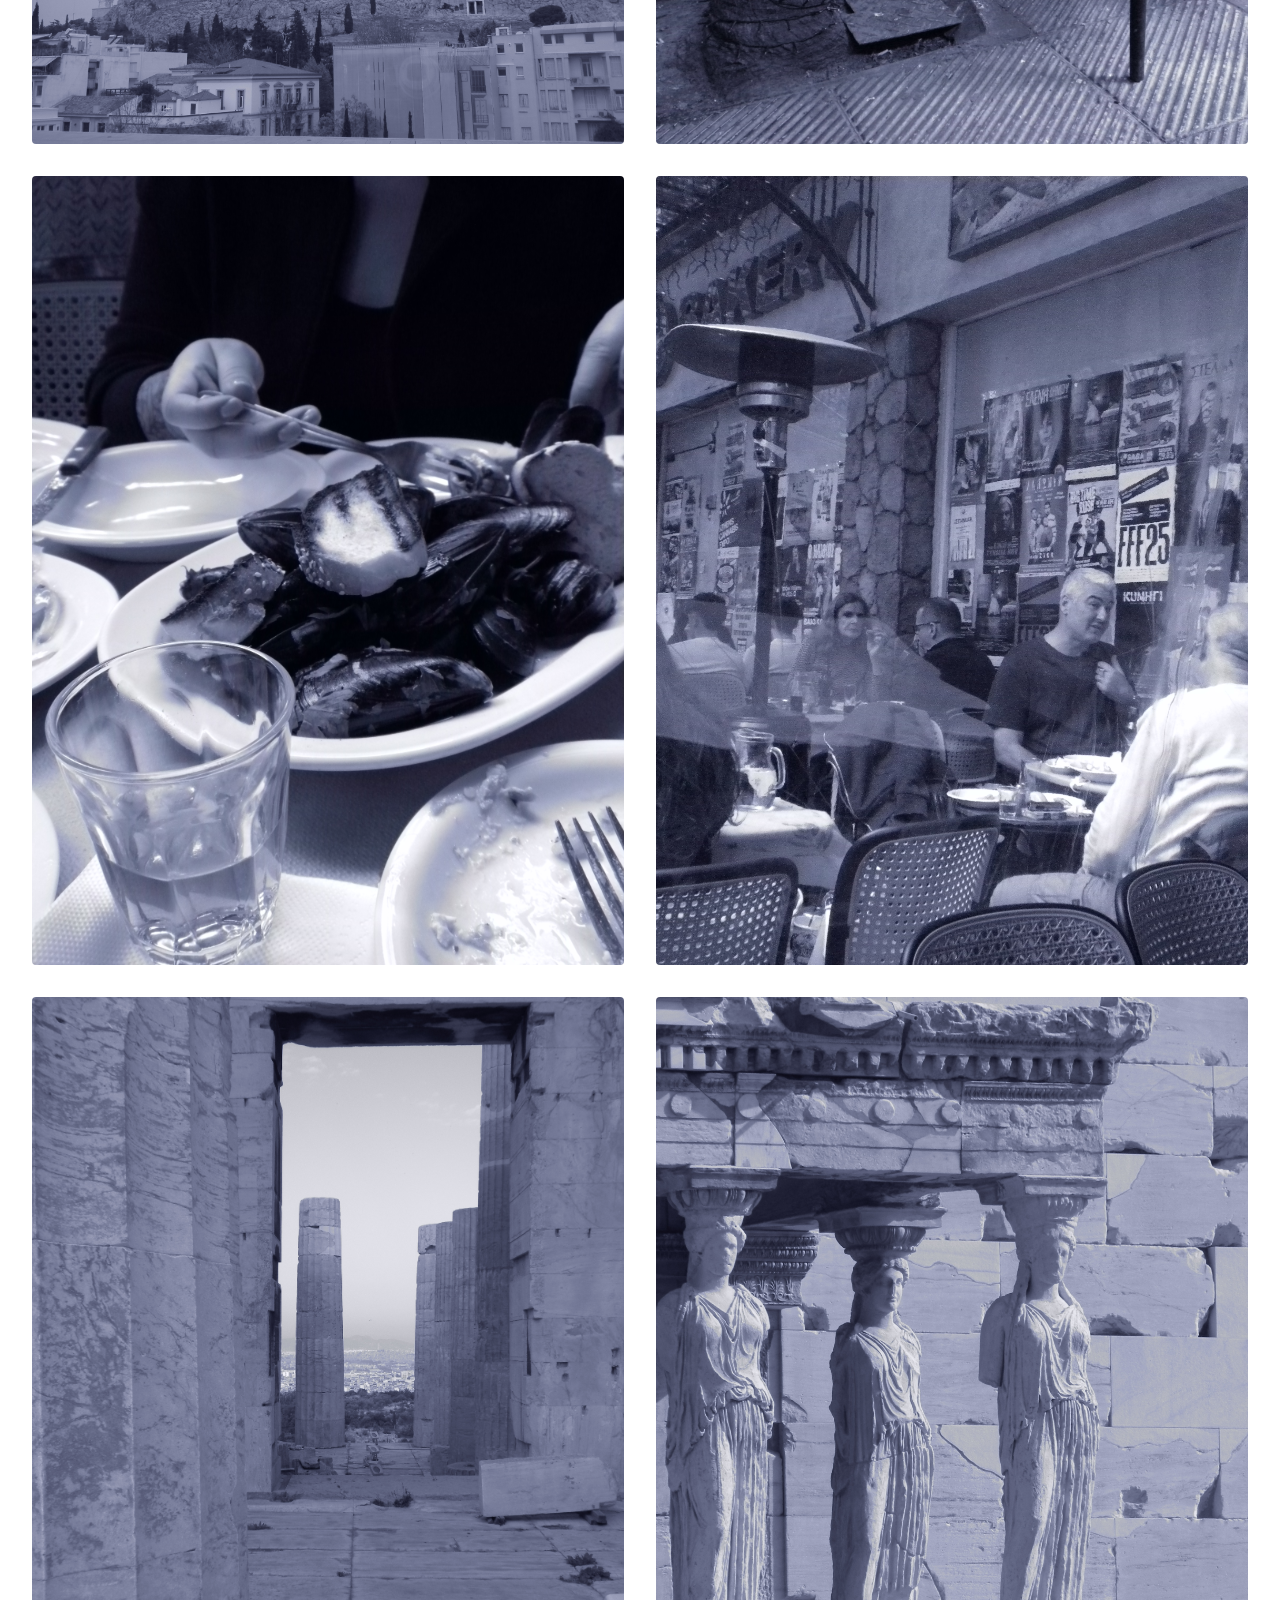
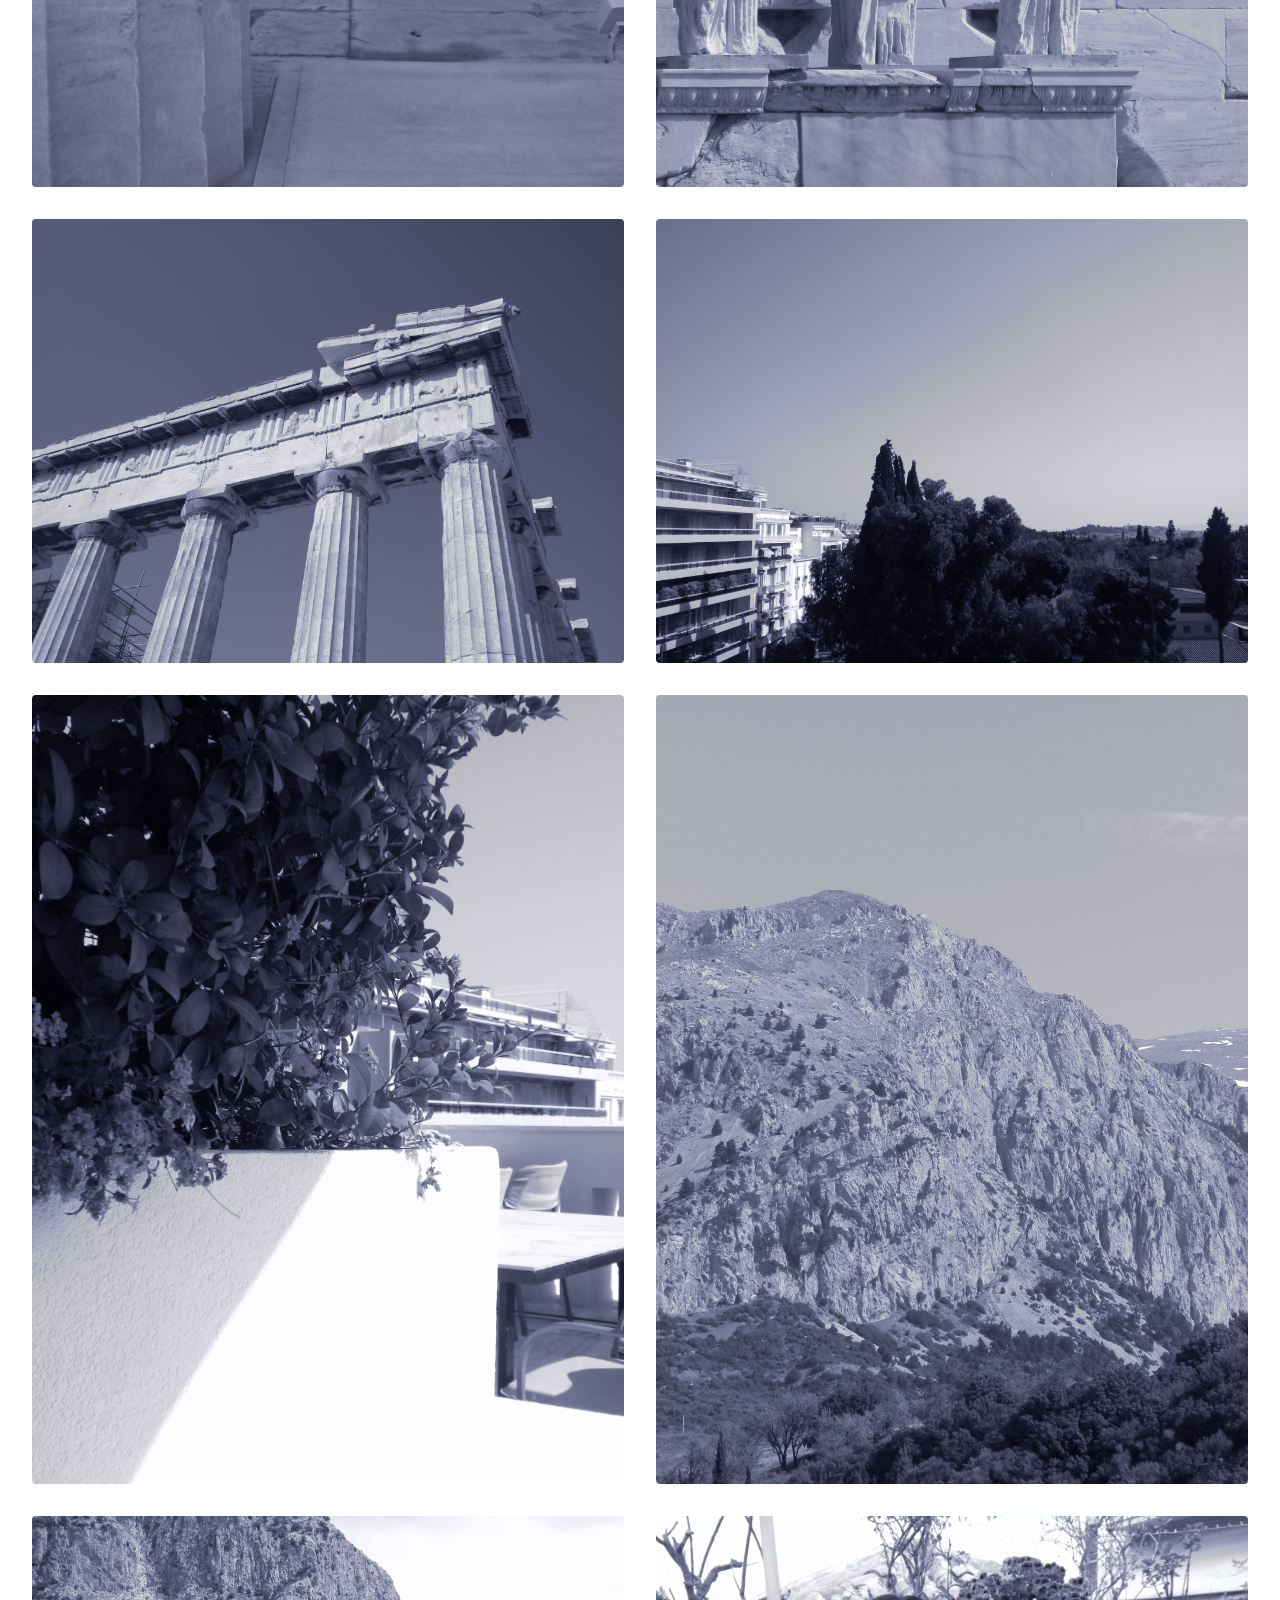
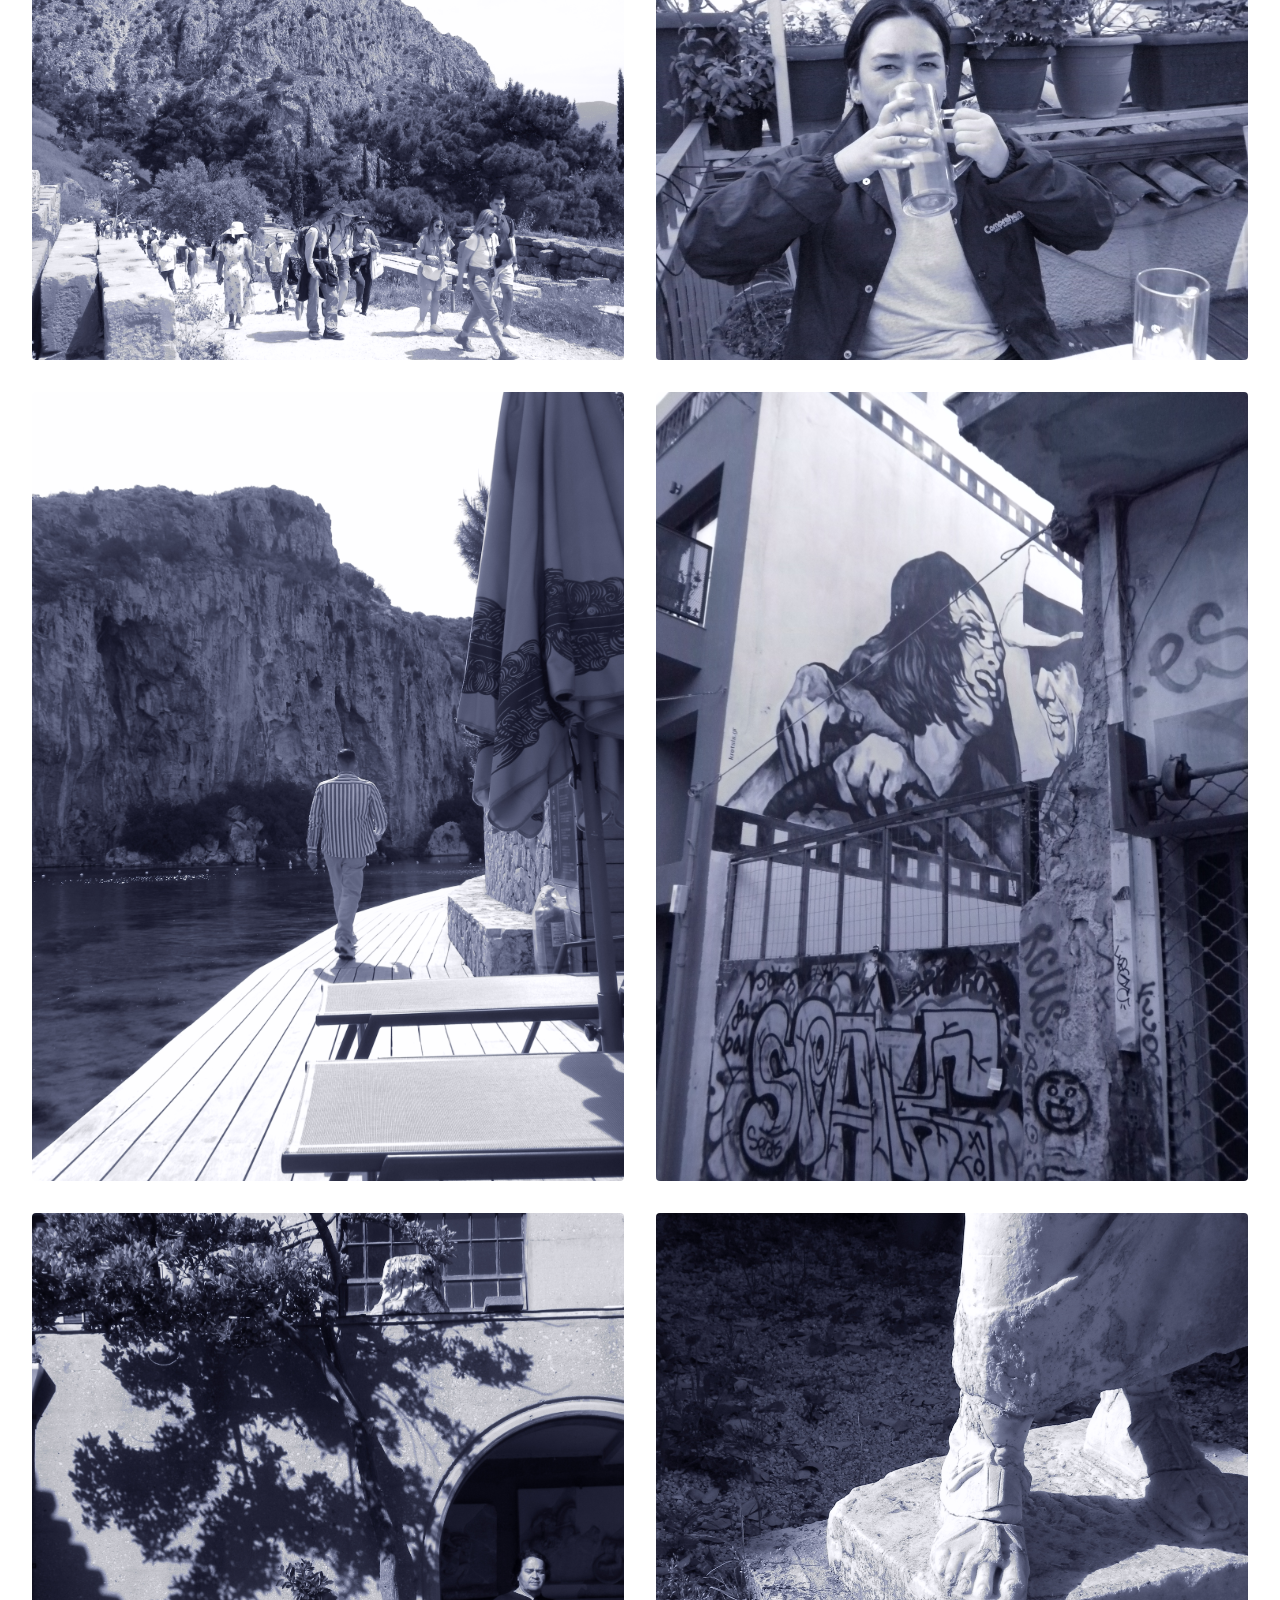
==== commit cf5e2c9f: "Add comprehensive web accessibility features (WCAG 2.1 AA) - Add ARIA labels and roles to all intera" ====
--- a/index.html
+++ b/index.html
@@ -12,35 +12,38 @@
     <link rel="stylesheet" href="styles.css">
 </head>
 <body>
+    <!-- Skip link for keyboard navigation -->
+    <a href="#main-content" class="skip-link">Skip to main content</a>
+    
     <!-- Loading spinner -->
-    <div class="loading-overlay">
-        <div class="spinner"></div>
+    <div class="loading-overlay" role="status" aria-live="polite">
+        <div class="spinner" aria-hidden="true"></div>
         <p id="loading-text">Loading gallery...</p>
     </div>
     
-    <header>
-        <nav>
+    <header role="banner">
+        <nav aria-label="Main navigation">
             <div class="title-group">
                 <h1>Nikon CoolPix S630</h1>
                 <p class="subtitle">A curated selection of snaps.</p>
             </div>
             <div class="dropdown">
-                <button class="dropdown-btn">Filter images <span class="arrow">‹</span></button>
-                <div class="dropdown-content">
-                    <a href="#" data-filter="all">All</a>
-                    <a href="#" data-filter="desert">Desert</a>
-                    <a href="#" data-filter="grand-canyon">Grand Canyon</a>
-                    <a href="#" data-filter="greece">Greece</a>
-                    <a href="#" data-filter="misc-location">Misc</a>
-                    <a href="#" data-filter="nature">Nature</a>
-                    <a href="#" data-filter="seattle">Seattle</a>
+                <button class="dropdown-btn" aria-haspopup="true" aria-expanded="false" aria-label="Filter gallery by category">Filter images <span class="arrow" aria-hidden="true">‹</span></button>
+                <div class="dropdown-content" role="menu">
+                    <a href="#" data-filter="all" role="menuitem">All</a>
+                    <a href="#" data-filter="desert" role="menuitem">Desert</a>
+                    <a href="#" data-filter="grand-canyon" role="menuitem">Grand Canyon</a>
+                    <a href="#" data-filter="greece" role="menuitem">Greece</a>
+                    <a href="#" data-filter="misc-location" role="menuitem">Misc</a>
+                    <a href="#" data-filter="nature" role="menuitem">Nature</a>
+                    <a href="#" data-filter="seattle" role="menuitem">Seattle</a>
                 </div>
             </div>
         </nav>
     </header>
 
-    <main>
-        <div class="gallery">
+    <main id="main-content" role="main">
+        <div class="gallery" role="region" aria-label="Photo gallery" aria-live="polite">
             <div class="image-placeholder" data-category="grand-canyon" data-image="DSCN1364.JPG"></div>
             <div class="image-placeholder" data-category="grand-canyon" data-image="DSCN1366.JPG"></div>
             <div class="image-placeholder" data-category="grand-canyon" data-image="DSCN1374.JPG"></div>
--- a/styles.css
+++ b/styles.css
@@ -3,6 +3,36 @@
     margin: 0;
     padding: 0;
     box-sizing: border-box;
+}
+
+/* Accessibility - Skip link */
+.skip-link {
+    position: absolute;
+    top: -40px;
+    left: 0;
+    background: #000;
+    color: #fff;
+    padding: 8px 16px;
+    text-decoration: none;
+    z-index: 10000;
+    font-family: "IBM Plex Mono", monospace;
+}
+
+.skip-link:focus {
+    top: 0;
+}
+
+/* Screen reader only class */
+.sr-only {
+    position: absolute;
+    width: 1px;
+    height: 1px;
+    padding: 0;
+    margin: -1px;
+    overflow: hidden;
+    clip: rect(0, 0, 0, 0);
+    white-space: nowrap;
+    border-width: 0;
 }
 
 /* Loading overlay styles */
@@ -111,6 +141,11 @@
     background-color: #555;
 }
 
+.dropdown-btn:focus {
+    outline: 3px solid #4A90E2;
+    outline-offset: 2px;
+}
+
 .arrow {
     font-size: 24px;
     transform: rotate(270deg);
@@ -137,8 +172,14 @@
     transition: background-color 0.3s ease;
 }
 
-.dropdown-content a:hover {
+.dropdown-content a:hover,
+.dropdown-content a:focus {
     background-color: #f1f1f1;
+    outline: none;
+}
+
+.dropdown-content a:focus {
+    background-color: #e0e0e0;
 }
 
 .dropdown.active .dropdown-content {
@@ -189,6 +230,12 @@
     transform: scale(1.02);
 }
 
+.image-placeholder:focus {
+    outline: 3px solid #4A90E2;
+    outline-offset: 2px;
+    transform: scale(1.02);
+}
+
 .image-placeholder.hidden {
     display: none;
 }
@@ -216,6 +263,11 @@
 
 .back-button:hover {
     background-color: #555;
+}
+
+.back-button:focus {
+    outline: 3px solid #4A90E2;
+    outline-offset: 2px;
 }
 
 .enlarged-image-wrapper {
@@ -260,6 +312,11 @@
     background-color: #555;
 }
 
+.nav-button:focus:not(:disabled) {
+    outline: 3px solid #4A90E2;
+    outline-offset: 2px;
+}
+
 .nav-button:disabled {
     background-color: #ccc;
     cursor: not-allowed;
